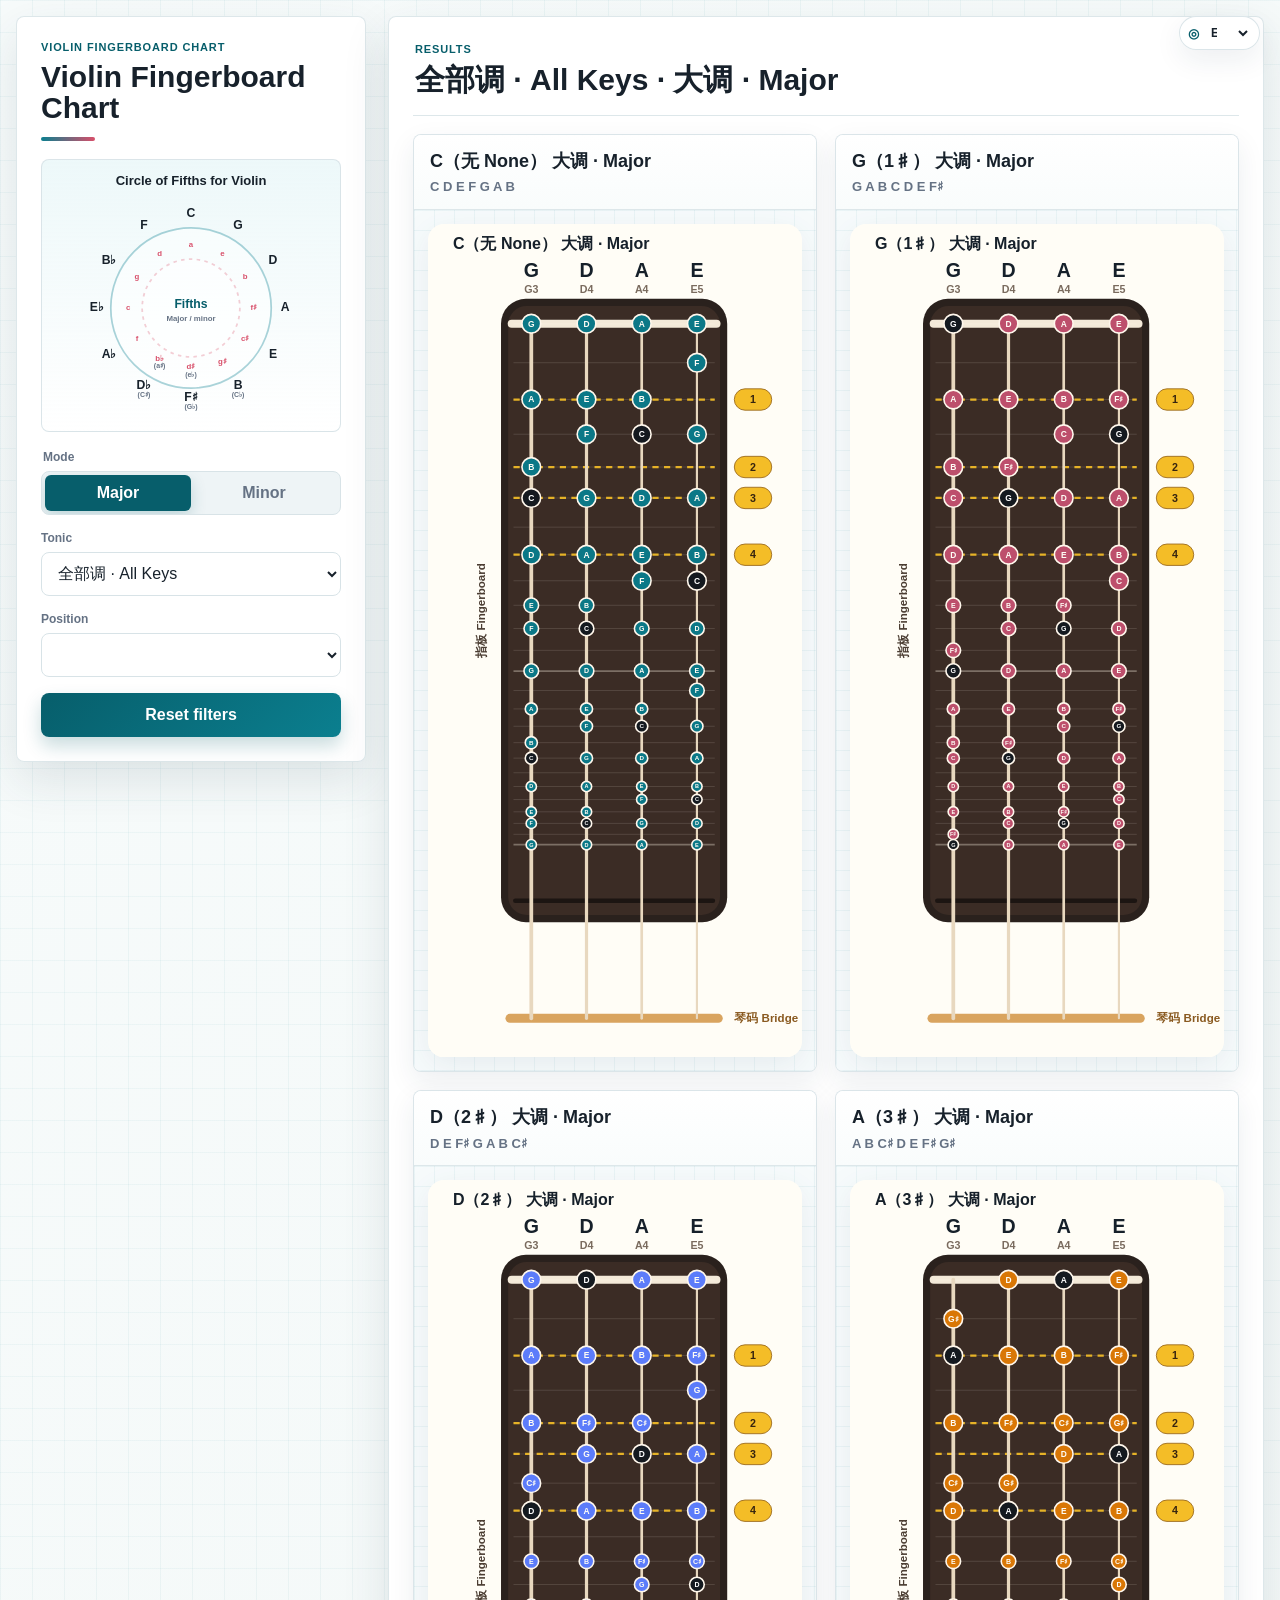
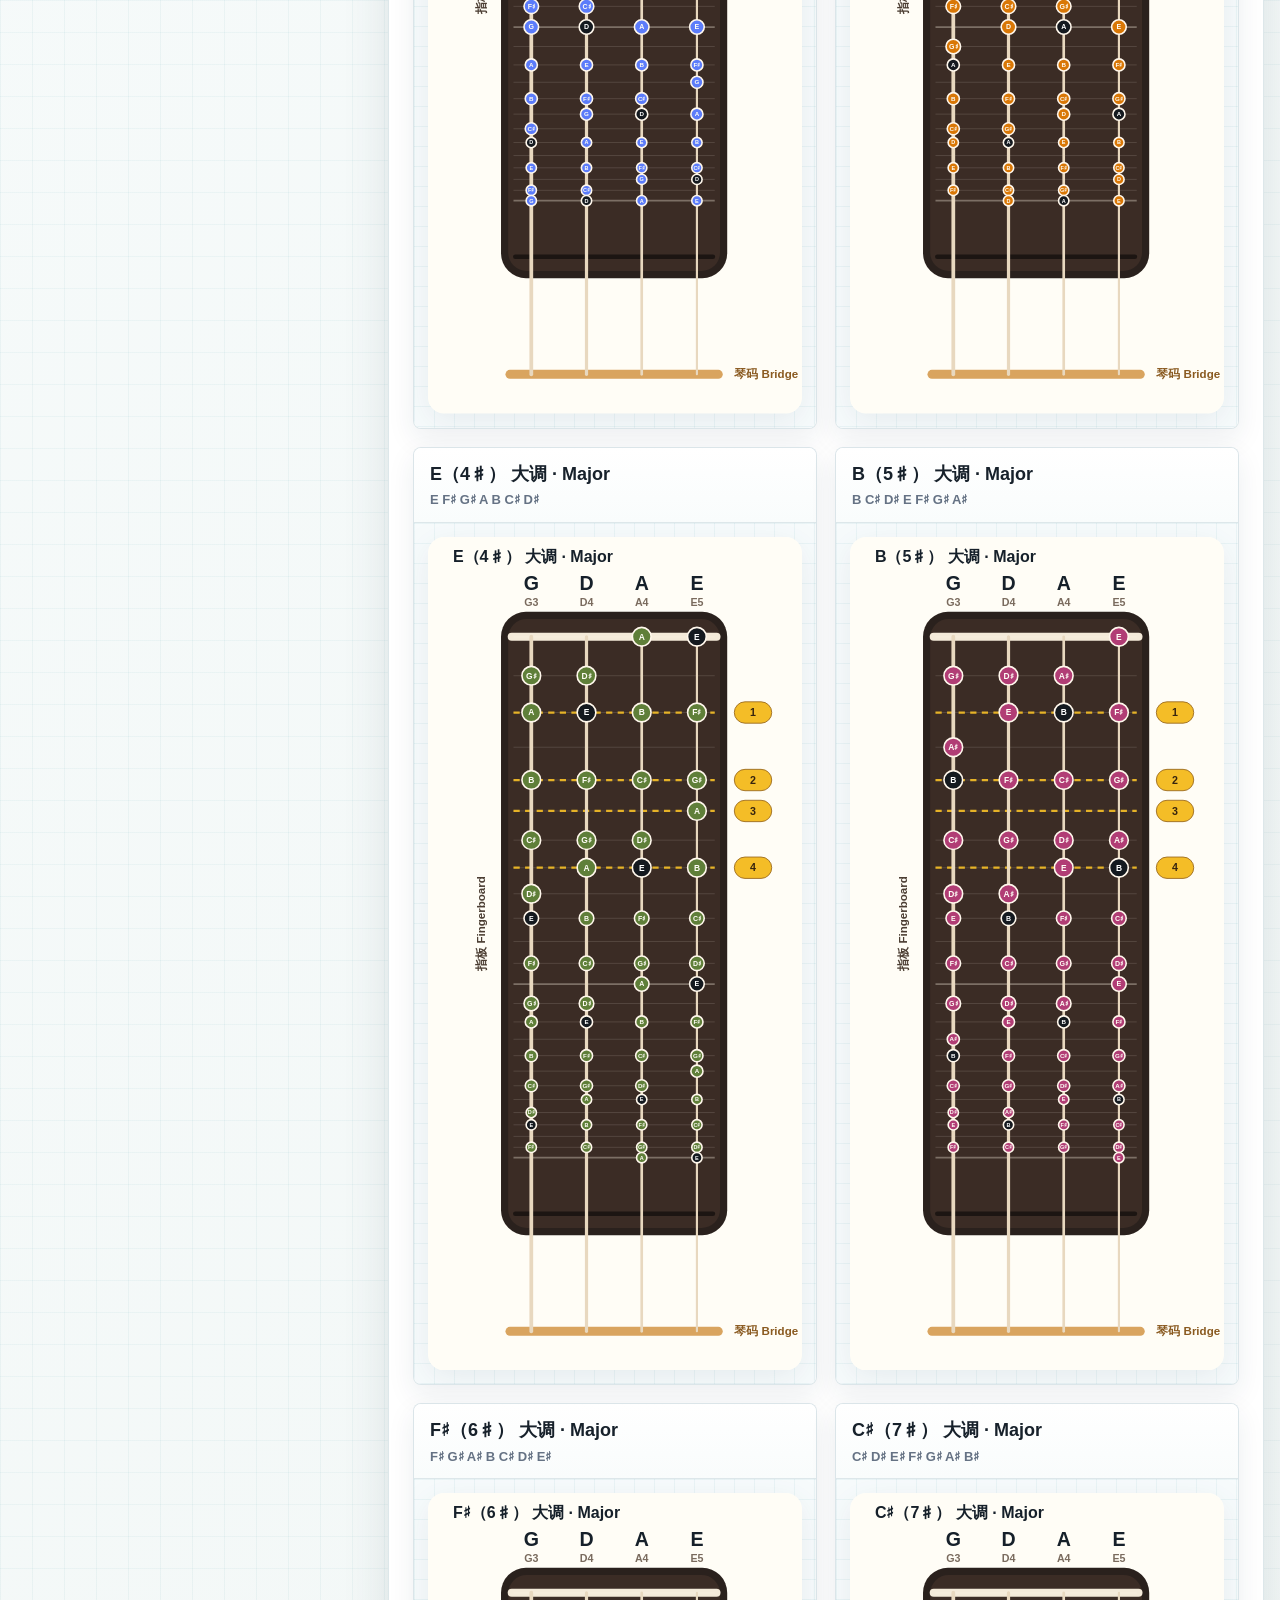
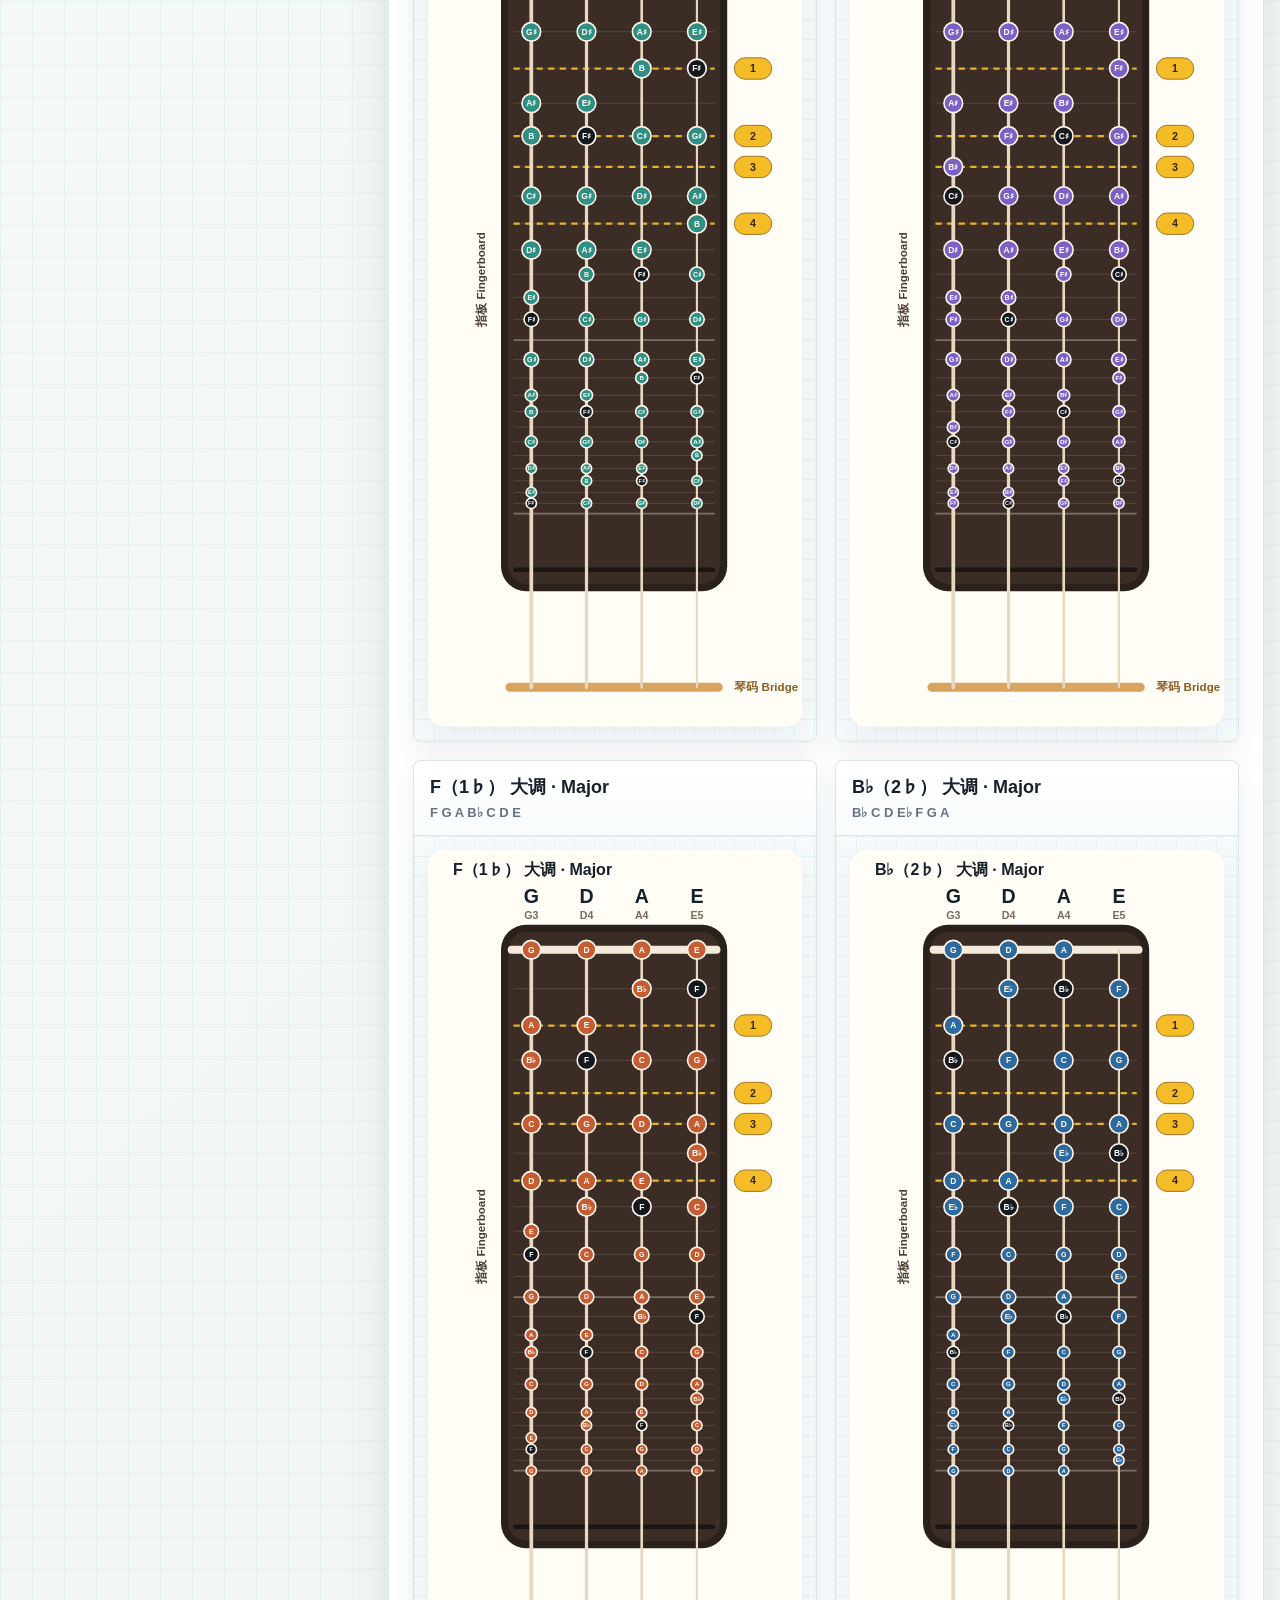
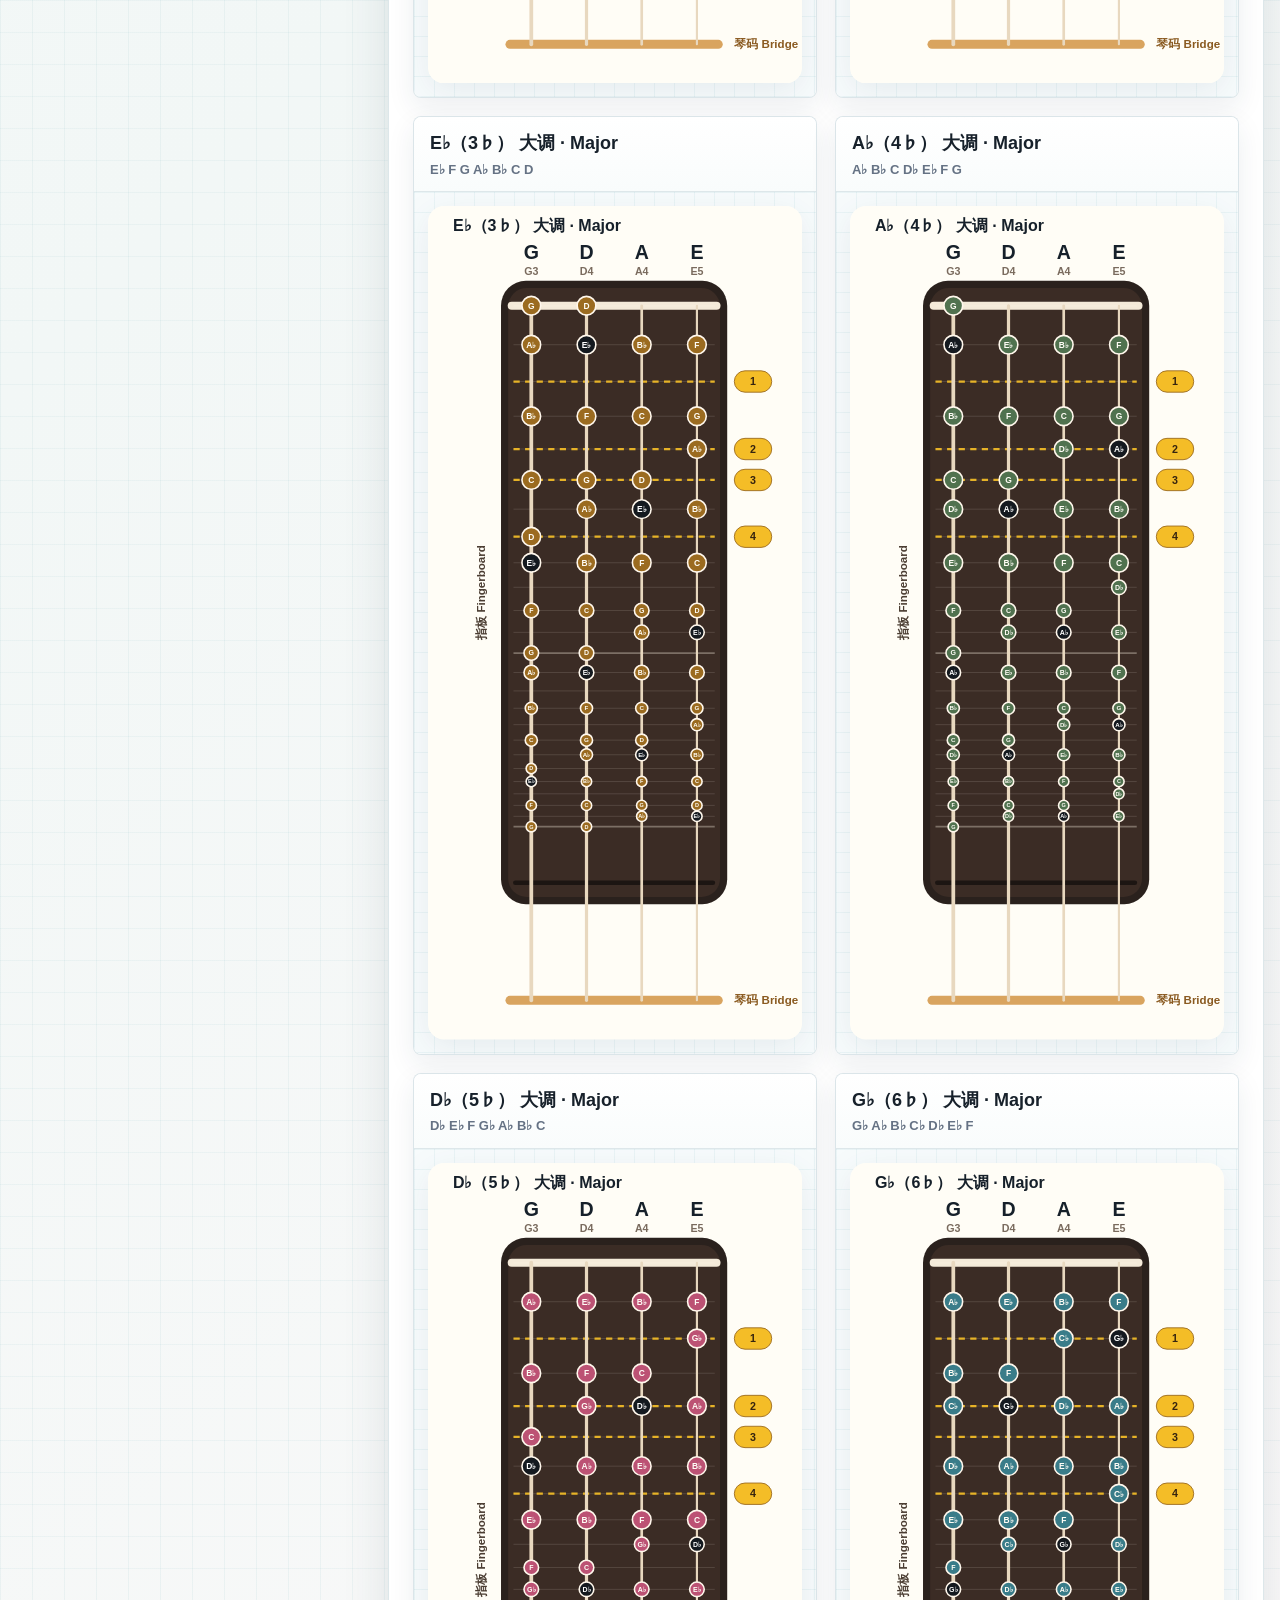
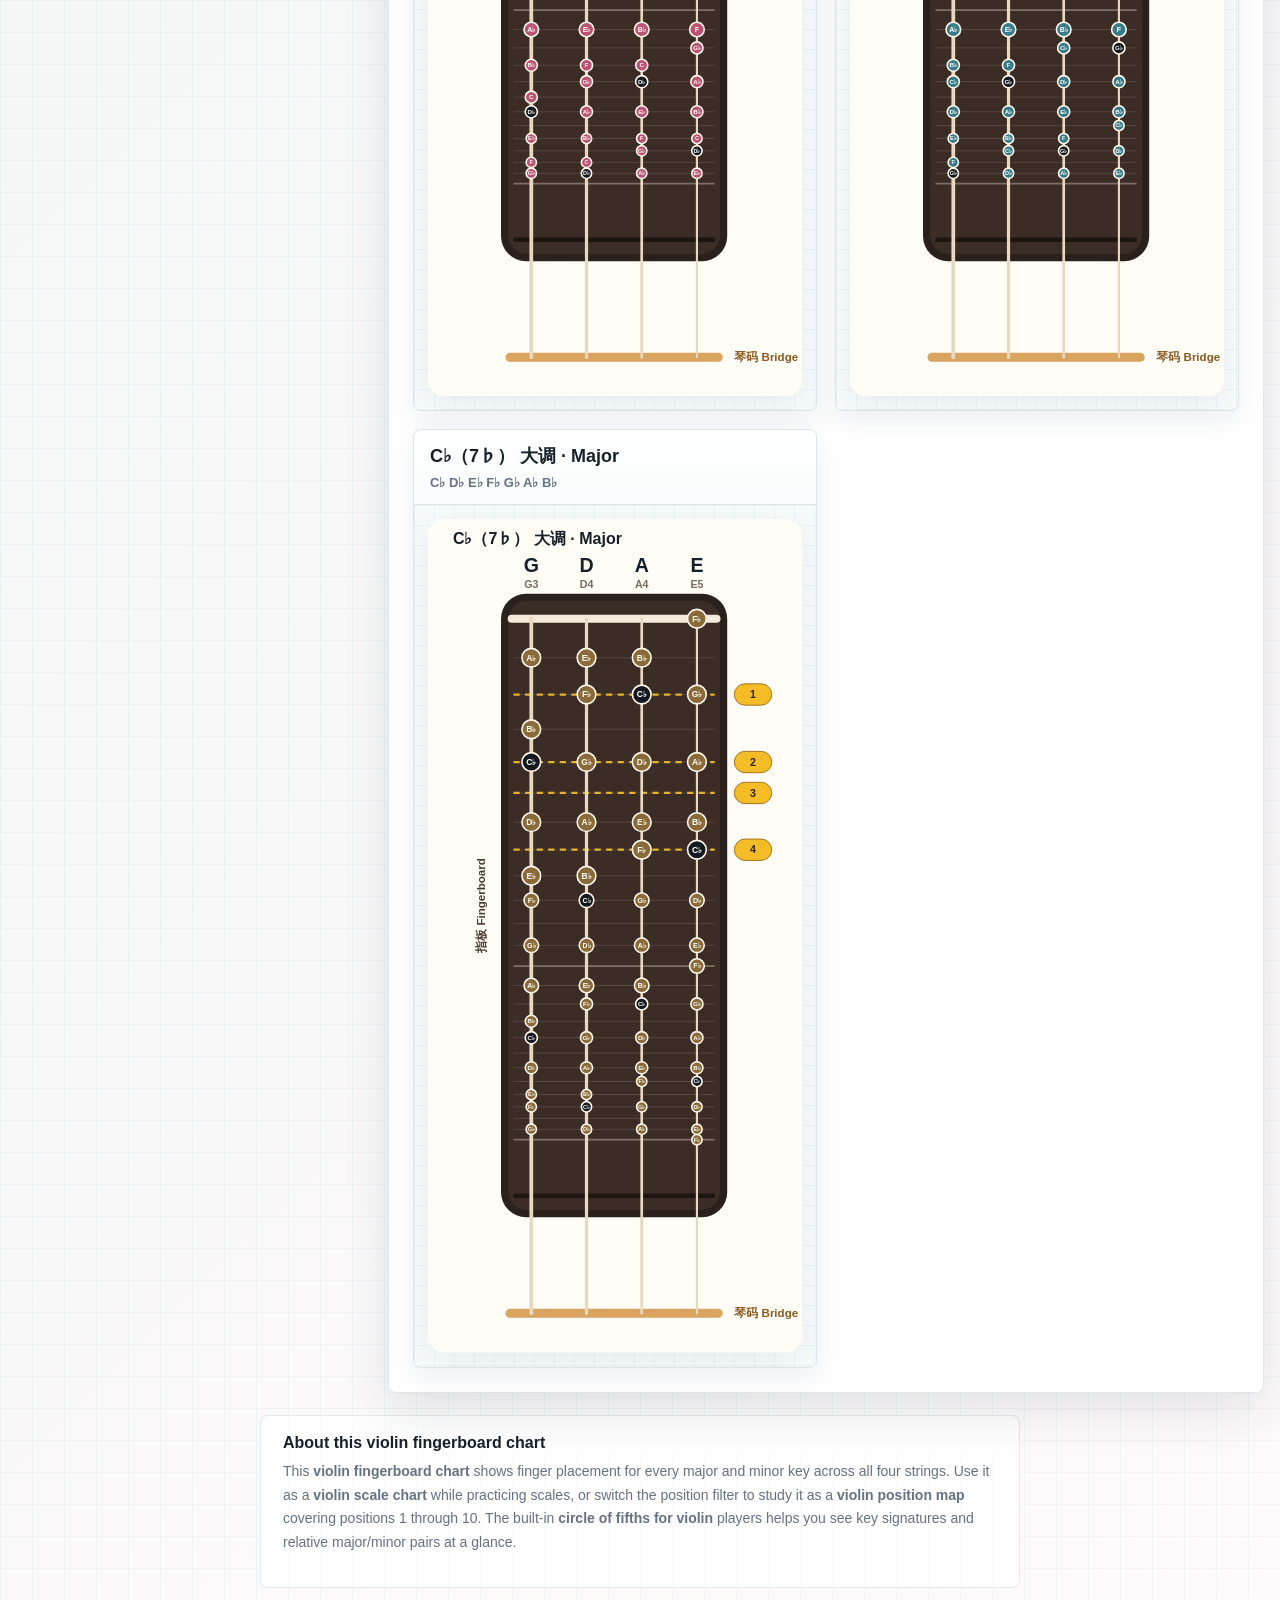
==== en/index.html @ 607b3b83 "Refresh site UI styling" ====
<!doctype html>
<html lang="en" data-default-lang="en">
  <head>
    <meta charset="utf-8">
    <meta name="viewport" content="width=device-width, initial-scale=1">
    <title>Violin Fingerboard Chart · Position Map · Circle of Fifths</title>
    <meta name="description" content="Interactive violin fingerboard chart for scales, keys, and positions. Find finger patterns by key, mode, and position, with a circle of fifths reference.">
    <link rel="canonical" href="https://xiaoxiao0413.github.io/violin-position-map/">
    <link rel="alternate" hreflang="en" href="https://xiaoxiao0413.github.io/violin-position-map/">
    <link rel="alternate" hreflang="x-default" href="https://xiaoxiao0413.github.io/violin-position-map/">
    <meta property="og:title" content="Violin Fingerboard Chart · Position Map · Circle of Fifths">
    <meta property="og:description" content="Interactive violin fingerboard chart for scales, keys, and positions, with a circle of fifths reference.">
    <meta property="og:type" content="website">
    <meta property="og:url" content="https://xiaoxiao0413.github.io/violin-position-map/">
    <link rel="stylesheet" href="../styles.css?v=20260622-ui1">
    <script src="../app.js?v=20260621-v5" defer></script>
  </head>
  <body>
    <main class="app-shell">
      <label class="language-control" for="language" aria-label="Language">
        <span class="language-icon" aria-hidden="true">◎</span>
        <select id="language" name="language">
          <option value="zh-Hans">简</option>
          <option value="zh-Hant">繁</option>
          <option value="en" selected>EN</option>
        </select>
      </label>

      <section class="control-panel" aria-labelledby="app-title">
        <div class="brand-block">
          <p class="eyebrow" data-i18n="brandEyebrow">Violin Fingerboard Chart</p>
          <h1 id="app-title" data-i18n="appTitle">Violin Fingerboard Chart</h1>
        </div>

        <section class="fifths-wheel" aria-labelledby="fifths-title">
          <h2 id="fifths-title" data-i18n="circleTitle">Circle of Fifths for Violin</h2>
          <svg class="fifths-svg" viewBox="0 0 250 250" role="img" aria-label="Circle of Fifths">
            <circle class="fifths-ring" cx="125" cy="125" r="92" />
            <circle class="fifths-inner-ring" cx="125" cy="125" r="56" />
            <g class="fifths-major">
              <text x="125" y="17">C</text>
              <text x="179" y="31">G</text>
              <text x="219" y="71">D</text>
              <text x="233" y="125">A</text>
              <text x="219" y="179">E</text>
              <text x="179" y="214"><tspan x="179">B</tspan><tspan class="fifths-alt" x="179" dy="11">(C♭)</tspan></text>
              <text x="125" y="228"><tspan x="125">F♯</tspan><tspan class="fifths-alt" x="125" dy="11">(G♭)</tspan></text>
              <text x="71" y="214"><tspan x="71">D♭</tspan><tspan class="fifths-alt" x="71" dy="11">(C♯)</tspan></text>
              <text x="31" y="179">A♭</text>
              <text x="17" y="125">E♭</text>
              <text x="31" y="71">B♭</text>
              <text x="71" y="31">F</text>
            </g>
            <g class="fifths-minor">
              <text x="125" y="53">a</text>
              <text x="161" y="63">e</text>
              <text x="187" y="89">b</text>
              <text x="197" y="125">f♯</text>
              <text x="187" y="161">c♯</text>
              <text x="161" y="187">g♯</text>
              <text x="125" y="193"><tspan x="125">d♯</tspan><tspan class="fifths-alt" x="125" dy="9">(e♭)</tspan></text>
              <text x="89" y="183"><tspan x="89">b♭</tspan><tspan class="fifths-alt" x="89" dy="9">(a♯)</tspan></text>
              <text x="63" y="161">f</text>
              <text x="53" y="125">c</text>
              <text x="63" y="89">g</text>
              <text x="89" y="63">d</text>
            </g>
            <text class="fifths-center" x="125" y="121" data-i18n="circleCenter">Fifths</text>
            <text class="fifths-center-sub" x="125" y="138" data-i18n="circleSub">Major / minor</text>
          </svg>
        </section>

        <form class="filters" id="filters">

          <fieldset class="field-group">
            <legend data-i18n="modeLabel">Mode</legend>
            <div class="segmented mode-segmented" role="radiogroup" aria-label="Mode">
              <label>
                <input type="radio" name="mode" value="major" checked>
                <span data-i18n="majorMode">Major</span>
              </label>
              <label>
                <input type="radio" name="mode" value="minor">
                <span data-i18n="minorMode">Minor</span>
              </label>
            </div>
          </fieldset>

          <label class="field">
            <span data-i18n="tonicLabel">Tonic</span>
            <select id="tonic" name="tonic"></select>
          </label>

          <label class="field">
            <span data-i18n="positionLabel">Position</span>
            <select id="position" name="position"></select>
          </label>

          <button class="reset-button" type="button" id="reset" data-i18n="resetButton">Reset filters</button>
        </form>
      </section>

      <section class="result-panel" aria-live="polite">
        <div class="result-head">
          <div>
            <p class="eyebrow" data-i18n="chartsEyebrow">Results</p>
            <h2 id="result-title">All Keys · Major</h2>
          </div>
        </div>

        <div id="results" class="diagram-grid"></div>
      </section>

      <section class="seo-notes" aria-labelledby="about-title">
        <h2 id="about-title">About this violin fingerboard chart</h2>
        <p>
          This <strong>violin fingerboard chart</strong> shows finger placement for every major and minor key
          across all four strings. Use it as a <strong>violin scale chart</strong> while practicing scales, or
          switch the position filter to study it as a <strong>violin position map</strong> covering positions
          1 through 10. The built-in <strong>circle of fifths for violin</strong> players helps you see key
          signatures and relative major/minor pairs at a glance.
        </p>
      </section>
    </main>
  </body>
</html>
---- styles.css ----
:root {
  color-scheme: light;
  --ink: #17212b;
  --muted: #657284;
  --soft: #eef4f6;
  --line: #d8e3e7;
  --panel: rgba(255, 255, 255, 0.94);
  --panel-solid: #ffffff;
  --page: #f6faf9;
  --teal: #0b7f8f;
  --teal-dark: #075e6b;
  --teal-soft: #dff3f5;
  --accent: #d84f6a;
  --accent-soft: #ffe8ed;
  --gold: #e3ad2f;
  --string: #23313e;
  --shadow: 0 18px 48px rgba(30, 55, 72, 0.12);
  --shadow-soft: 0 10px 28px rgba(30, 55, 72, 0.08);
}

* {
  box-sizing: border-box;
}

body {
  margin: 0;
  min-height: 100vh;
  color: var(--ink);
  background:
    linear-gradient(90deg, rgba(11, 127, 143, 0.05) 1px, transparent 1px),
    linear-gradient(rgba(11, 127, 143, 0.045) 1px, transparent 1px),
    linear-gradient(135deg, #f7fbfb 0%, #f2f7f6 56%, #fffafb 100%);
  background-size: 32px 32px, 32px 32px, auto;
  font-family:
    Inter,
    "Segoe UI",
    "Microsoft YaHei",
    "PingFang SC",
    Arial,
    sans-serif;
}

button,
select,
input {
  font: inherit;
}

button,
select {
  transition: border-color 0.16s ease, background 0.16s ease, box-shadow 0.16s ease, transform 0.16s ease;
}

.language-control {
  position: fixed;
  top: 16px;
  right: 20px;
  z-index: 20;
  display: inline-flex;
  gap: 4px;
  align-items: center;
  min-height: 34px;
  padding: 0 8px;
  border: 1px solid rgba(216, 227, 231, 0.9);
  border-radius: 999px;
  background: rgba(255, 255, 255, 0.9);
  box-shadow: var(--shadow-soft);
  backdrop-filter: blur(10px);
}

.language-icon {
  color: var(--teal-dark);
  font-size: 13px;
  font-weight: 900;
  line-height: 1;
}

.language-control select {
  width: 48px;
  min-height: 28px;
  padding: 0 18px 0 4px;
  color: var(--ink);
  border: 0;
  background-color: transparent;
  font-size: 12px;
  font-weight: 800;
}

.language-control select:focus {
  outline: 2px solid rgba(11, 127, 143, 0.22);
  border-color: transparent;
}

.app-shell {
  display: grid;
  grid-template-columns: minmax(270px, 350px) minmax(0, 1fr);
  gap: 22px;
  width: min(1480px, calc(100% - 32px));
  min-height: 100vh;
  margin: 0 auto;
  padding: 16px 0;
}

.control-panel,
.result-panel {
  background: var(--panel);
  border: 1px solid rgba(216, 227, 231, 0.86);
  border-radius: 8px;
  box-shadow: var(--shadow);
  backdrop-filter: blur(8px);
}

.seo-notes {
  grid-column: 1 / -1;
  max-width: 760px;
  margin: 0 auto;
  padding: 18px 22px;
  color: var(--muted);
  font-size: 14px;
  line-height: 1.7;
  background: rgba(255, 255, 255, 0.78);
  border: 1px solid rgba(216, 227, 231, 0.74);
  border-radius: 8px;
}

.seo-notes h2 {
  margin-bottom: 8px;
  color: var(--ink);
  font-size: 16px;
}

.control-panel {
  position: sticky;
  top: 16px;
  align-self: start;
  display: flex;
  flex-direction: column;
  gap: 16px;
  padding: 24px;
}

.brand-block {
  padding-bottom: 2px;
}

.eyebrow {
  margin: 0 0 8px;
  color: var(--teal-dark);
  font-size: 11px;
  font-weight: 900;
  letter-spacing: 0.08em;
  text-transform: uppercase;
}

h1,
h2,
h3,
p {
  margin-top: 0;
}

h1 {
  margin-bottom: 0;
  color: var(--ink);
  font-size: 30px;
  line-height: 1.04;
  letter-spacing: 0;
}

h1::after {
  display: block;
  width: 54px;
  height: 4px;
  margin-top: 14px;
  border-radius: 999px;
  background: linear-gradient(90deg, var(--teal), var(--accent));
  content: "";
}

.fifths-wheel {
  display: grid;
  gap: 10px;
  justify-items: center;
  padding: 13px 12px 14px;
  border: 1px solid rgba(216, 227, 231, 0.9);
  border-radius: 8px;
  background:
    linear-gradient(180deg, rgba(223, 243, 245, 0.56), rgba(255, 255, 255, 0.82)),
    #ffffff;
}

.fifths-wheel h2 {
  margin: 0;
  color: var(--ink);
  font-size: 13px;
  font-weight: 900;
  line-height: 1.2;
}

.fifths-svg {
  display: block;
  width: min(100%, 218px);
  height: auto;
}

.fifths-ring,
.fifths-inner-ring {
  fill: rgba(255, 255, 255, 0.42);
  stroke: rgba(11, 127, 143, 0.34);
  stroke-width: 2;
}

.fifths-inner-ring {
  fill: rgba(255, 255, 255, 0.36);
  stroke: rgba(216, 79, 106, 0.28);
  stroke-dasharray: 4 5;
}

.fifths-major text,
.fifths-minor text,
.fifths-center,
.fifths-center-sub {
  text-anchor: middle;
  dominant-baseline: middle;
}

.fifths-major text {
  fill: var(--ink);
  font-size: 14px;
  font-weight: 900;
}

.fifths-minor text {
  fill: var(--accent);
  font-size: 9px;
  font-weight: 900;
}

.fifths-center {
  fill: var(--teal-dark);
  font-size: 14px;
  font-weight: 900;
}

.fifths-center-sub {
  fill: var(--muted);
  font-size: 9px;
  font-weight: 800;
}

.fifths-alt {
  fill: var(--muted);
  font-size: 8px;
  font-weight: 800;
}

.filters {
  display: grid;
  gap: 16px;
  padding-top: 2px;
}

.field-group {
  min-width: 0;
  margin: 0;
  padding: 0;
  border: 0;
}

legend,
.field > span {
  display: block;
  margin-bottom: 7px;
  color: var(--muted);
  font-size: 12px;
  font-weight: 900;
}

.segmented {
  display: grid;
  grid-template-columns: 1fr 1fr;
  width: 100%;
  min-height: 44px;
  overflow: hidden;
  padding: 3px;
  border: 1px solid var(--line);
  border-radius: 8px;
  background: var(--soft);
}

.mode-segmented {
  grid-template-columns: repeat(2, minmax(0, 1fr));
}

.segmented label {
  position: relative;
  display: grid;
  min-width: 0;
  cursor: pointer;
}

.segmented input {
  position: absolute;
  inset: 0;
  opacity: 0;
}

.segmented span {
  display: grid;
  place-items: center;
  min-height: 36px;
  padding: 0 12px;
  color: var(--muted);
  font-weight: 850;
  border-radius: 6px;
}

.segmented input:checked + span {
  color: #ffffff;
  background: var(--teal-dark);
  box-shadow: 0 6px 16px rgba(7, 94, 107, 0.2);
}

.segmented input:focus-visible + span {
  outline: 3px solid rgba(11, 127, 143, 0.28);
  outline-offset: -3px;
}

.field {
  display: block;
}

select,
input[type="number"] {
  width: 100%;
  min-height: 44px;
  padding: 0 38px 0 12px;
  color: var(--ink);
  border: 1px solid var(--line);
  border-radius: 8px;
  background: #ffffff;
  box-shadow: inset 0 1px 0 rgba(255, 255, 255, 0.86);
}

select:hover,
input[type="number"]:hover {
  border-color: rgba(11, 127, 143, 0.42);
}

input[type="number"] {
  padding-right: 12px;
}

select:focus,
input[type="number"]:focus {
  outline: 3px solid rgba(11, 127, 143, 0.18);
  border-color: var(--teal);
}

.reset-button {
  min-height: 44px;
  color: #ffffff;
  border: 0;
  border-radius: 8px;
  background: linear-gradient(135deg, var(--teal-dark), var(--teal));
  box-shadow: 0 9px 18px rgba(7, 94, 107, 0.22);
  cursor: pointer;
  font-weight: 900;
}

.reset-button:hover {
  transform: translateY(-1px);
  box-shadow: 0 12px 22px rgba(7, 94, 107, 0.25);
}

.reset-button:active {
  transform: translateY(0);
}

.result-panel {
  display: flex;
  flex-direction: column;
  gap: 18px;
  min-width: 0;
  padding: 24px;
}

.result-head {
  display: flex;
  align-items: flex-start;
  justify-content: space-between;
  gap: 16px;
  padding: 2px 2px 18px;
  border-bottom: 1px solid rgba(216, 227, 231, 0.86);
}

h2 {
  margin-bottom: 0;
  font-size: 30px;
  line-height: 1.12;
  letter-spacing: 0;
}

.diagram-grid {
  display: grid;
  grid-template-columns: repeat(auto-fill, minmax(290px, 1fr));
  gap: 18px;
  align-items: start;
}

.diagram-grid[data-layout="single"] {
  grid-template-columns: minmax(290px, 500px);
  justify-content: center;
}

.diagram-card {
  min-width: 0;
  overflow: hidden;
  border: 1px solid rgba(216, 227, 231, 0.9);
  border-radius: 8px;
  background: #ffffff;
  box-shadow: var(--shadow-soft);
  animation: card-in 0.24s ease both;
}

.diagram-card:hover {
  border-color: rgba(11, 127, 143, 0.28);
  box-shadow: 0 16px 36px rgba(30, 55, 72, 0.12);
}

.formula-card {
  display: grid;
  grid-template-rows: auto auto auto;
}

.formula-card-head {
  display: grid;
  gap: 6px;
  padding: 15px 16px 13px;
  border-bottom: 1px solid rgba(216, 227, 231, 0.86);
  background: linear-gradient(180deg, #ffffff, #f9fcfc);
}

.formula-card-head h3 {
  margin: 0;
  padding: 0;
  color: var(--ink);
  font-size: 18px;
  line-height: 1.25;
  border-radius: 0;
  background: none;
}

.formula-card-head p {
  margin: 0;
  color: var(--muted);
  font-size: 13px;
  font-weight: 750;
  line-height: 1.35;
}

.fingerboard-media {
  display: flex;
  justify-content: center;
  min-width: 0;
  padding: 14px;
  overflow: hidden;
  background:
    linear-gradient(rgba(11, 127, 143, 0.055) 1px, transparent 1px),
    linear-gradient(90deg, rgba(11, 127, 143, 0.055) 1px, transparent 1px),
    #f7fbfc;
  background-size: 20px 20px, 20px 20px, auto;
  cursor: zoom-in;
}

.fingerboard-svg {
  display: block;
  width: min(100%, 430px);
  height: auto;
  border-radius: 8px;
  filter: drop-shadow(0 8px 16px rgba(30, 55, 72, 0.08));
}

.fingerboard-media:hover .fingerboard-svg,
.fingerboard-media:focus-visible .fingerboard-svg {
  outline: 3px solid rgba(11, 127, 143, 0.28);
  outline-offset: 2px;
}

.note-dot {
  transition: opacity 0.15s ease, filter 0.15s ease;
}

.note-dot.note-dim {
  opacity: 0.38;
}

.note-dot.note-in-position circle:last-of-type {
  filter: drop-shadow(0 0 4px rgba(227, 173, 47, 0.95));
}

@keyframes card-in {
  from {
    opacity: 0;
    transform: translateY(8px);
  }
  to {
    opacity: 1;
    transform: none;
  }
}

@media (prefers-reduced-motion: reduce) {
  .diagram-card,
  button,
  select,
  input {
    animation: none;
    transition: none;
  }
}

.diagram-media {
  position: relative;
  display: grid;
  place-items: center;
  min-height: 380px;
  padding: 70px 28px 28px;
  overflow: hidden;
  background:
    linear-gradient(rgba(11, 127, 143, 0.055) 1px, transparent 1px),
    linear-gradient(90deg, rgba(11, 127, 143, 0.055) 1px, transparent 1px),
    linear-gradient(180deg, #f7fbfc, #edf6f7);
  background-size: 22px 22px, 22px 22px, auto;
}

.diagram-pill {
  position: absolute;
  top: 18px;
  left: 50%;
  z-index: 2;
  max-width: calc(100% - 34px);
  padding: 8px 14px 10px;
  color: #ffffff;
  font-size: 22px;
  font-weight: 900;
  line-height: 1;
  text-align: center;
  white-space: nowrap;
  border-radius: 8px;
  background: var(--teal-dark);
  box-shadow: 0 8px 16px rgba(7, 94, 107, 0.22);
  transform: translateX(-50%);
}

.position-mark {
  position: absolute;
  top: 78px;
  right: 24px;
  z-index: 2;
  color: var(--ink);
  font-weight: 900;
}

.diagram-image {
  position: relative;
  z-index: 1;
  display: block;
  width: min(82%, 260px);
  border-radius: 8px;
  box-shadow: 0 10px 22px rgba(30, 55, 72, 0.14);
  cursor: zoom-in;
  transition: transform 0.18s ease;
}

.diagram-svg {
  display: block;
  width: 100%;
  height: auto;
}

.diagram-image:hover,
.diagram-image:focus-visible {
  transform: scale(1.02);
}

.diagram-image:focus-visible {
  outline: 3px solid rgba(11, 127, 143, 0.42);
  outline-offset: 2px;
}

.diagram-missing {
  display: grid;
  place-items: center;
  width: min(78%, 250px);
  min-height: 220px;
  color: var(--muted);
  border: 2px dashed var(--line);
  border-radius: 8px;
  background: rgba(255, 255, 255, 0.66);
}

.lightbox {
  max-width: min(94vw, 620px);
  padding: 16px;
  border: 0;
  border-radius: 8px;
  background: #ffffff;
  box-shadow: var(--shadow);
}

.lightbox::backdrop {
  background: rgba(23, 33, 43, 0.68);
}

.lightbox figure {
  margin: 0;
  text-align: center;
}

.lightbox-media {
  margin: 0 auto;
  width: min(84vw, 480px);
}

.lightbox-media svg {
  display: block;
  width: 100%;
  height: auto;
  max-height: 78vh;
  border-radius: 8px;
}

.lightbox figcaption {
  margin-top: 10px;
  color: var(--ink);
  font-weight: 800;
}

.lightbox-close {
  position: absolute;
  top: 8px;
  right: 8px;
  width: 36px;
  height: 36px;
  color: #ffffff;
  font-size: 20px;
  line-height: 1;
  border: 0;
  border-radius: 50%;
  background: var(--teal-dark);
  cursor: pointer;
}

.lightbox-close:hover {
  background: var(--teal);
}

.diagram-caption {
  display: grid;
  grid-template-columns: auto minmax(0, 1fr);
  gap: 8px 12px;
  align-items: center;
  min-height: 74px;
  padding: 12px 14px 14px;
  border-top: 1px solid rgba(216, 227, 231, 0.86);
  background: rgba(255, 255, 255, 0.78);
}

h3 {
  margin-bottom: 0;
  padding: 6px 10px;
  color: var(--ink);
  font-size: 16px;
  line-height: 1.25;
  border-radius: 6px;
  background: var(--teal-soft);
}

.diagram-caption p {
  margin-bottom: 0;
  color: var(--muted);
  font-size: 13px;
  line-height: 1.35;
}

@media (max-width: 960px) {
  .control-panel {
    position: static;
  }
}

@media (max-width: 760px) {
  .language-control {
    position: static;
    justify-content: flex-end;
    width: min(100% - 20px, 560px);
    margin: 10px auto 0;
  }

  .app-shell {
    grid-template-columns: 1fr;
    width: min(100% - 20px, 560px);
    min-height: auto;
    margin: 10px auto;
    padding: 0 0 12px;
  }

  .control-panel,
  .result-panel {
    padding: 18px;
  }

  .control-panel {
    gap: 14px;
  }

  h1 {
    font-size: 26px;
  }

  h2 {
    font-size: 25px;
  }

  .result-head {
    flex-direction: column;
    align-items: stretch;
  }

  .diagram-grid {
    grid-template-columns: 1fr;
    gap: 16px;
  }

  .diagram-grid[data-layout="single"] {
    grid-template-columns: 1fr;
  }

  .diagram-media {
    min-height: 340px;
  }

  .diagram-pill {
    font-size: 21px;
  }
}
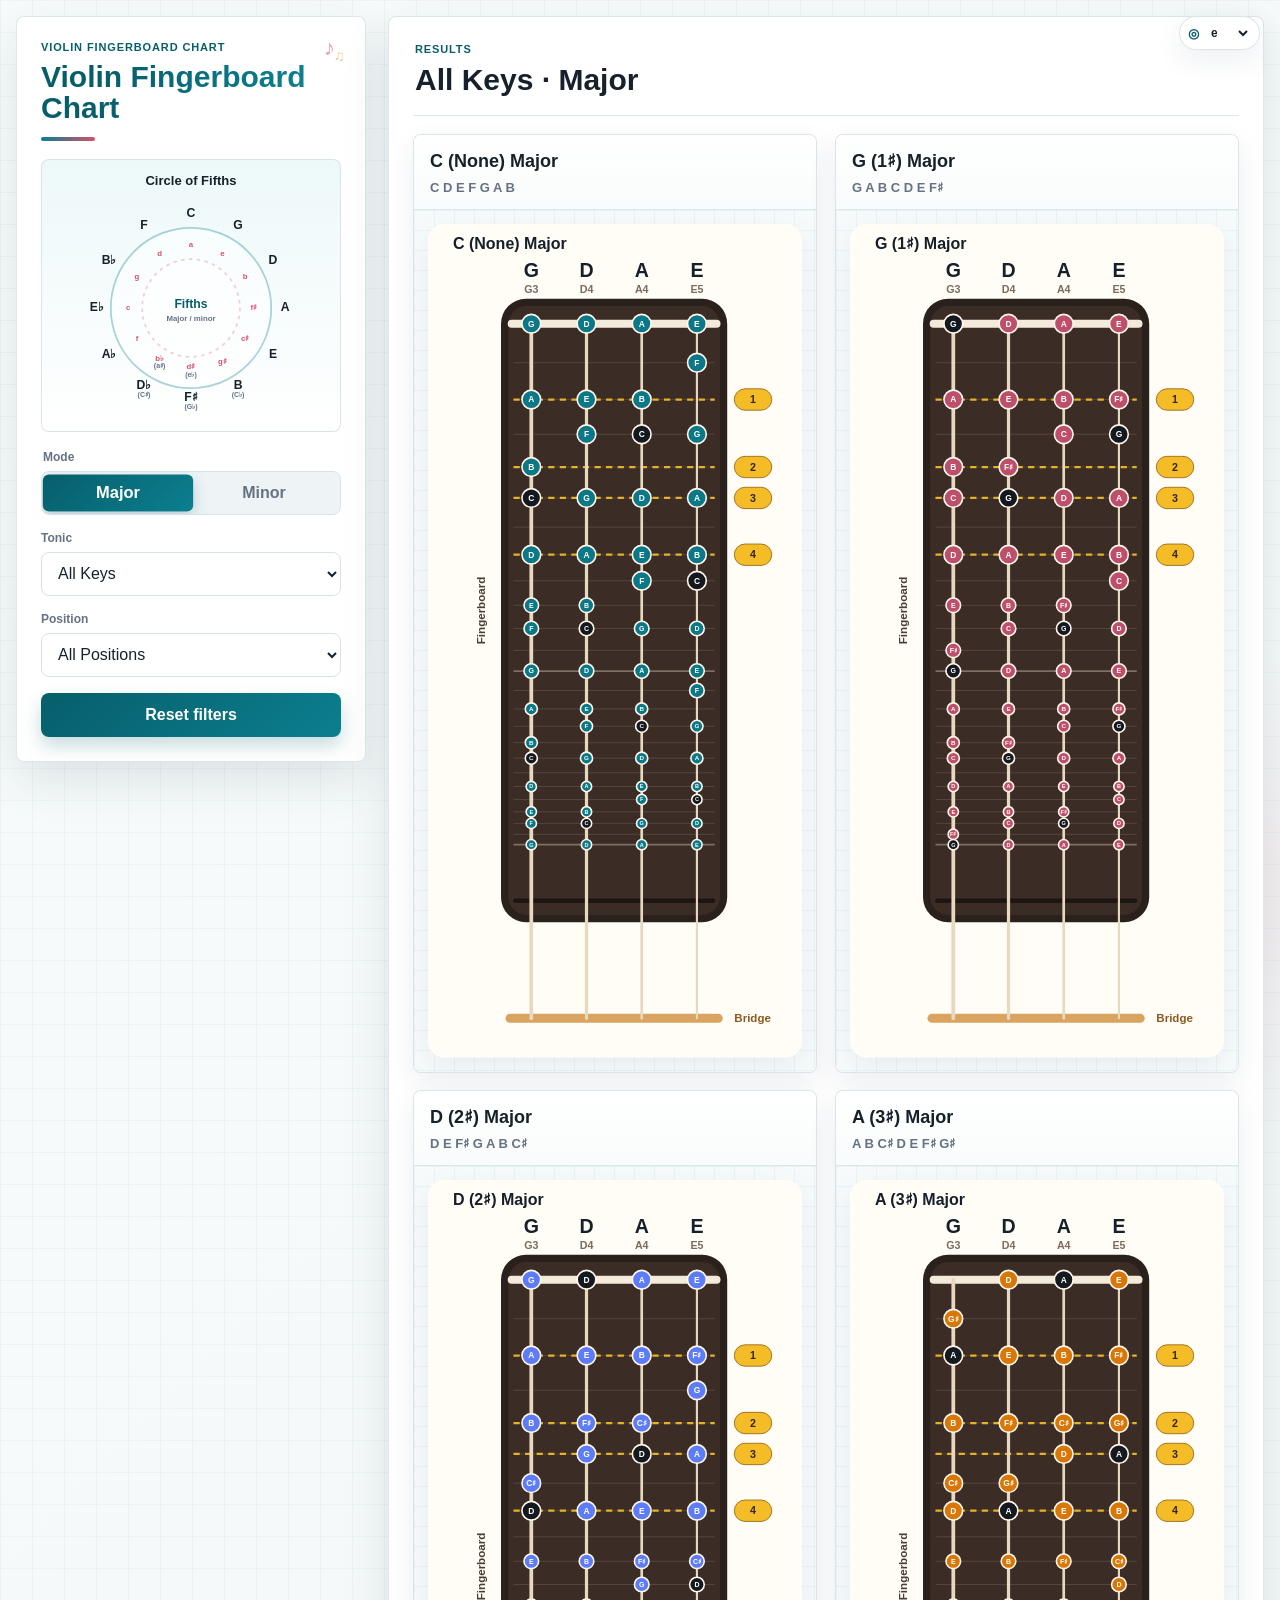
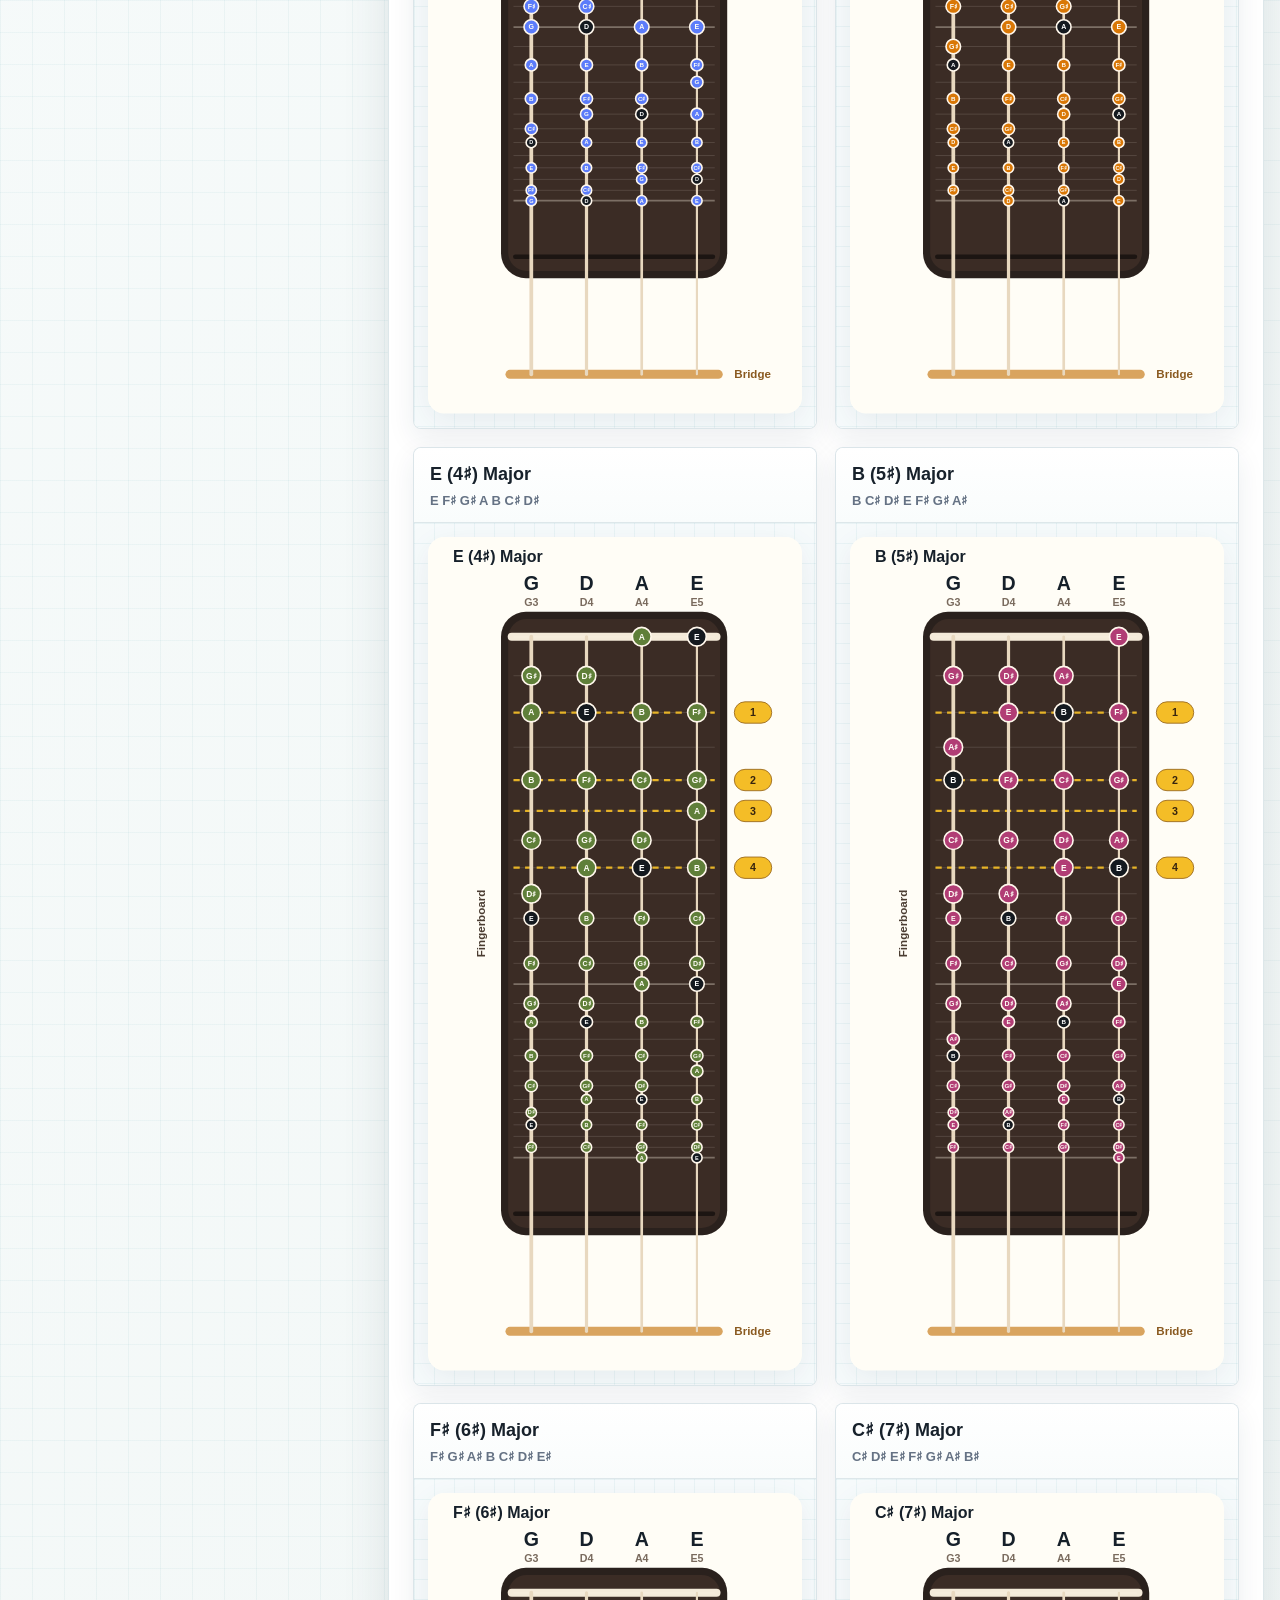
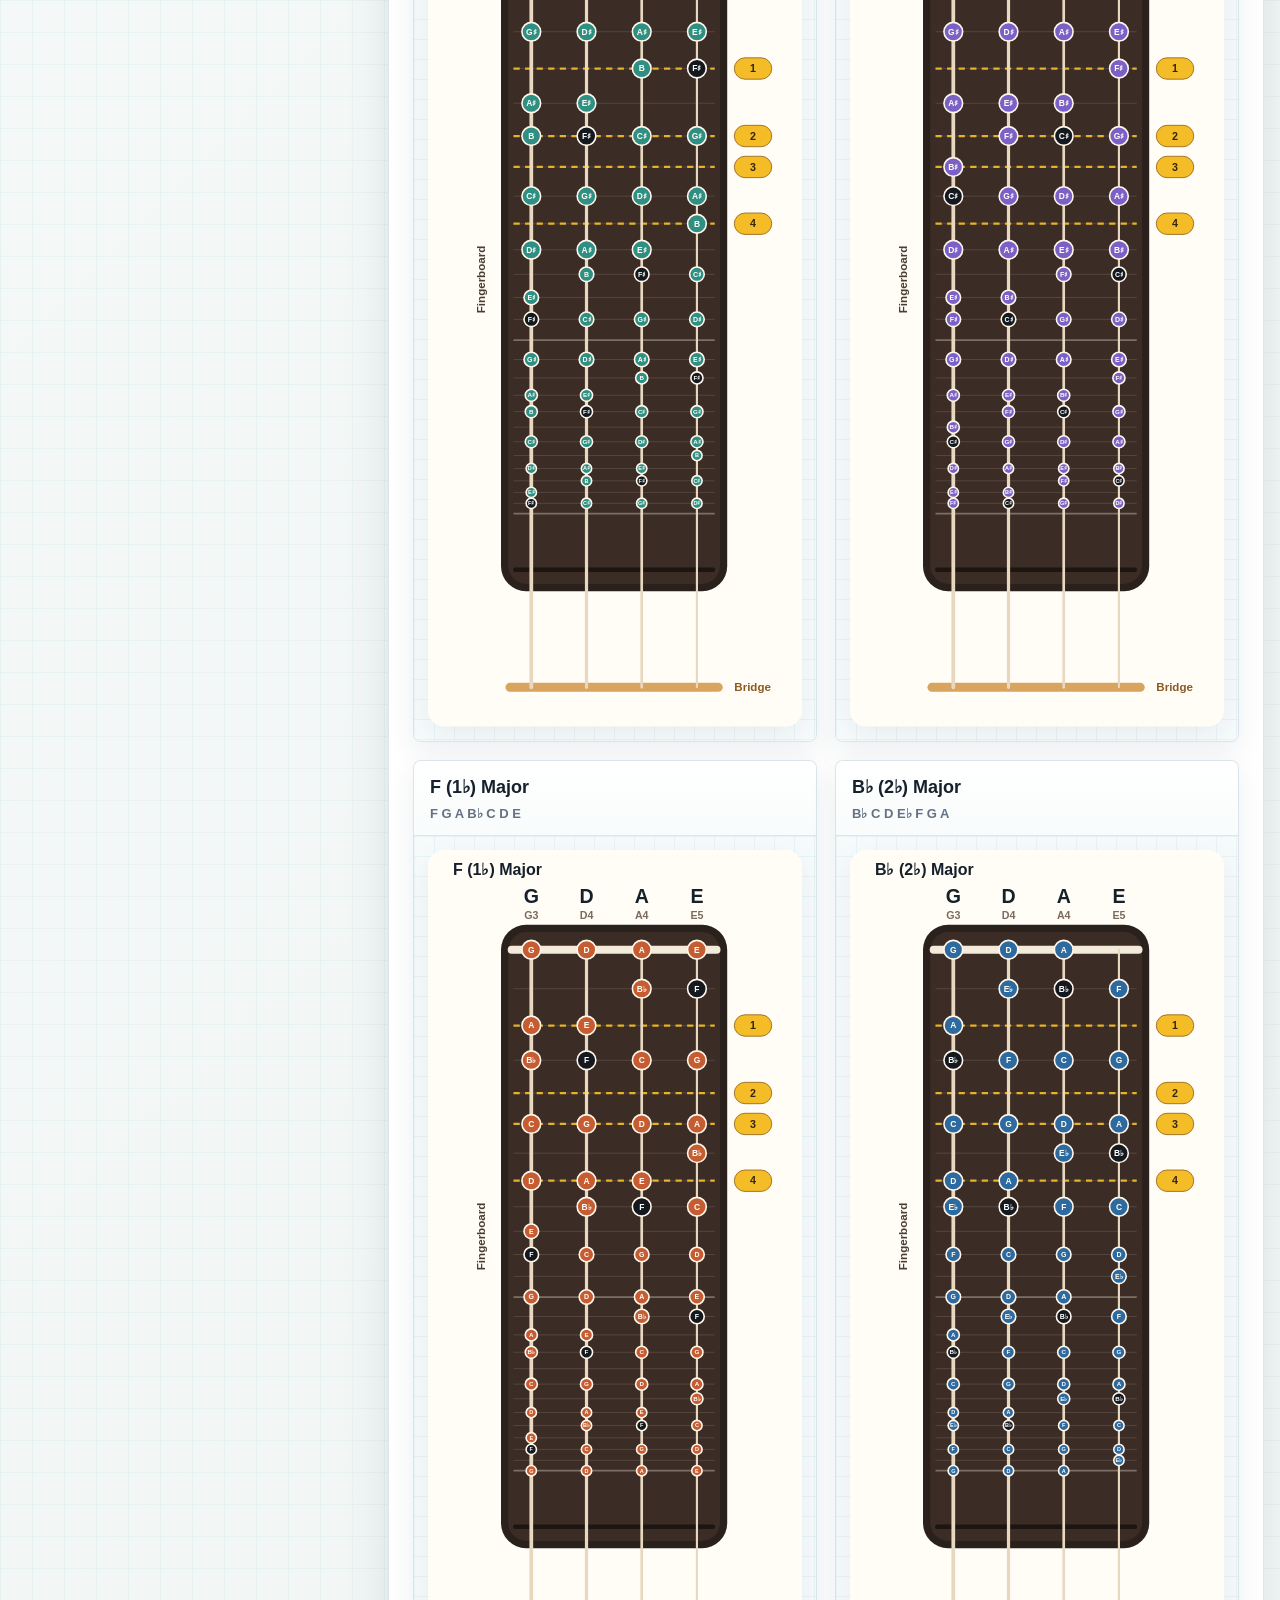
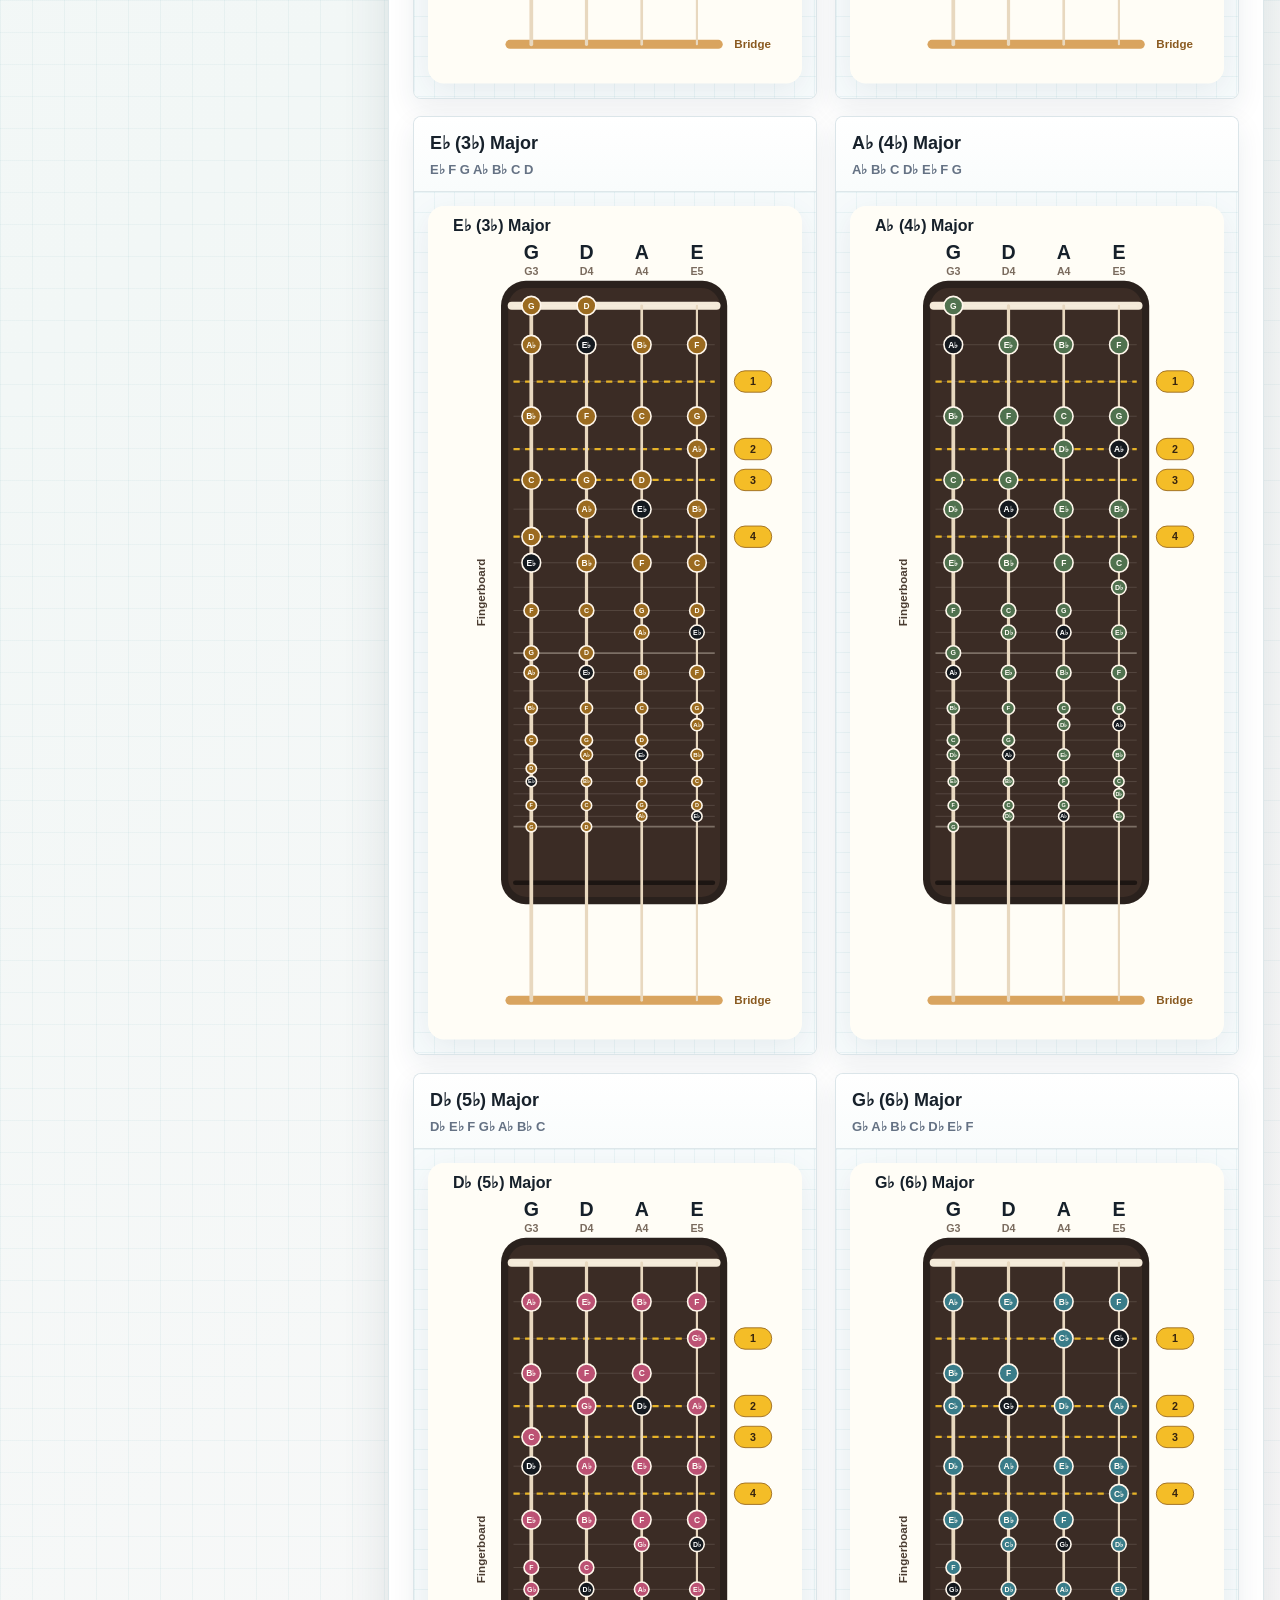
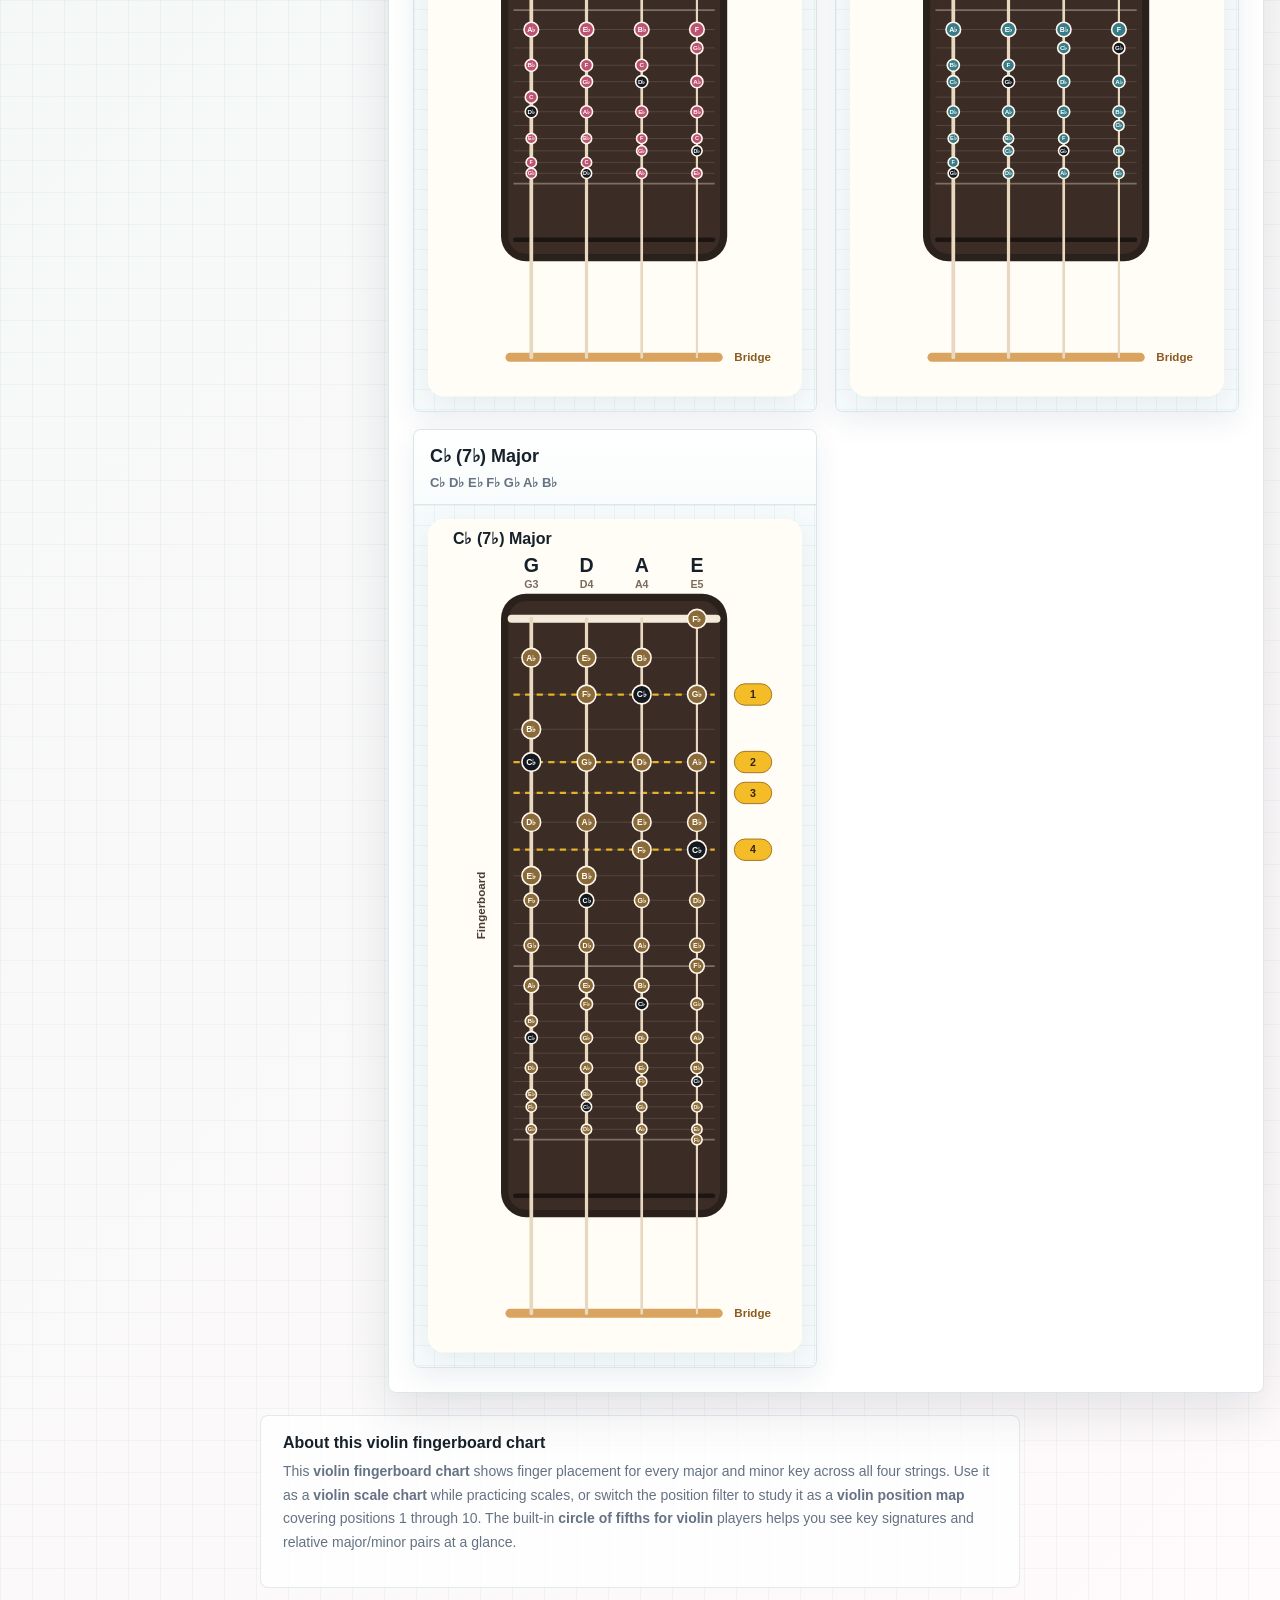
==== commit 2c5d0adb: "Use lowercase minor key labels" ====
--- a/en/index.html
+++ b/en/index.html
@@ -12,8 +12,8 @@
     <meta property="og:description" content="Interactive violin fingerboard chart for scales, keys, and positions, with a circle of fifths reference.">
     <meta property="og:type" content="website">
     <meta property="og:url" content="https://xiaoxiao0413.github.io/violin-position-map/">
-    <link rel="stylesheet" href="../styles.css?v=20260622-ui1">
-    <script src="../app.js?v=20260621-v5" defer></script>
+    <link rel="stylesheet" href="../styles.css?v=20260622-ui2">
+    <script src="../app.js?v=20260624-minor1" defer></script>
   </head>
   <body>
     <main class="app-shell">
@@ -22,7 +22,7 @@
         <select id="language" name="language">
           <option value="zh-Hans">简</option>
           <option value="zh-Hant">繁</option>
-          <option value="en" selected>EN</option>
+          <option value="en" selected>en</option>
         </select>
       </label>
 
--- a/styles.css
+++ b/styles.css
@@ -25,12 +25,17 @@
 body {
   margin: 0;
   min-height: 100vh;
+  overflow-x: hidden;
   color: var(--ink);
   background:
+    radial-gradient(680px 460px at 8% -6%, rgba(11, 127, 143, 0.1), transparent 60%),
+    radial-gradient(620px 420px at 104% 8%, rgba(216, 79, 106, 0.08), transparent 58%),
     linear-gradient(90deg, rgba(11, 127, 143, 0.05) 1px, transparent 1px),
     linear-gradient(rgba(11, 127, 143, 0.045) 1px, transparent 1px),
     linear-gradient(135deg, #f7fbfb 0%, #f2f7f6 56%, #fffafb 100%);
-  background-size: 32px 32px, 32px 32px, auto;
+  background-size: 140% 140%, 140% 140%, 32px 32px, 32px 32px, auto;
+  background-position: 0% 0%, 100% 0%, 0 0, 0 0, 0 0;
+  animation: drift-blobs 26s ease-in-out infinite alternate;
   font-family:
     Inter,
     "Segoe UI",
@@ -40,6 +45,15 @@
     sans-serif;
 }
 
+@keyframes drift-blobs {
+  0% {
+    background-position: 0% 0%, 100% 0%, 0 0, 0 0, 0 0;
+  }
+  100% {
+    background-position: 6% 10%, 92% 14%, 0 0, 0 0, 0 0;
+  }
+}
+
 button,
 select,
 input {
@@ -48,7 +62,7 @@
 
 button,
 select {
-  transition: border-color 0.16s ease, background 0.16s ease, box-shadow 0.16s ease, transform 0.16s ease;
+  transition: border-color 0.2s ease, background 0.2s ease, box-shadow 0.2s ease, transform 0.28s cubic-bezier(0.34, 1.56, 0.64, 1);
 }
 
 .language-control {
@@ -140,7 +154,40 @@
 }
 
 .brand-block {
+  position: relative;
   padding-bottom: 2px;
+}
+
+.brand-block::before {
+  position: absolute;
+  top: -6px;
+  right: 6px;
+  color: var(--accent);
+  font-size: 22px;
+  opacity: 0.55;
+  content: "♪";
+  animation: note-float 3.6s ease-in-out infinite;
+}
+
+.brand-block::after {
+  position: absolute;
+  top: 6px;
+  right: -4px;
+  color: var(--gold);
+  font-size: 15px;
+  opacity: 0.6;
+  content: "♫";
+  animation: note-float 3.6s ease-in-out infinite 1.1s;
+}
+
+@keyframes note-float {
+  0%,
+  100% {
+    transform: translateY(0) rotate(0deg);
+  }
+  50% {
+    transform: translateY(-7px) rotate(8deg);
+  }
 }
 
 .eyebrow {
@@ -161,10 +208,25 @@
 
 h1 {
   margin-bottom: 0;
-  color: var(--ink);
+  background: linear-gradient(110deg, var(--teal-dark) 10%, var(--teal) 38%, var(--accent) 72%, var(--gold) 100%);
+  background-size: 220% 100%;
+  background-clip: text;
+  -webkit-background-clip: text;
+  color: transparent;
+  -webkit-text-fill-color: transparent;
   font-size: 30px;
   line-height: 1.04;
   letter-spacing: 0;
+  animation: title-shine 7s ease-in-out infinite alternate;
+}
+
+@keyframes title-shine {
+  0% {
+    background-position: 0% 50%;
+  }
+  100% {
+    background-position: 100% 50%;
+  }
 }
 
 h1::after {
@@ -201,18 +263,31 @@
   display: block;
   width: min(100%, 218px);
   height: auto;
-}
-
-.fifths-ring,
-.fifths-inner-ring {
+  transition: transform 0.4s cubic-bezier(0.34, 1.56, 0.64, 1);
+}
+
+.fifths-wheel:hover .fifths-svg {
+  transform: scale(1.035) rotate(2deg);
+}
+
+.fifths-ring {
   fill: rgba(255, 255, 255, 0.42);
   stroke: rgba(11, 127, 143, 0.34);
   stroke-width: 2;
+  transform-origin: 125px 125px;
+  animation: ring-spin 48s linear infinite;
+}
+
+@keyframes ring-spin {
+  to {
+    transform: rotate(360deg);
+  }
 }
 
 .fifths-inner-ring {
   fill: rgba(255, 255, 255, 0.36);
   stroke: rgba(216, 79, 106, 0.28);
+  stroke-width: 2;
   stroke-dasharray: 4 5;
 }
 
@@ -315,10 +390,19 @@
   border-radius: 6px;
 }
 
+.segmented span {
+  transition: transform 0.28s cubic-bezier(0.34, 1.56, 0.64, 1), background 0.2s ease, color 0.2s ease, box-shadow 0.2s ease;
+}
+
 .segmented input:checked + span {
   color: #ffffff;
-  background: var(--teal-dark);
-  box-shadow: 0 6px 16px rgba(7, 94, 107, 0.2);
+  background: linear-gradient(135deg, var(--teal-dark), var(--teal));
+  box-shadow: 0 6px 16px rgba(7, 94, 107, 0.24);
+  transform: scale(1.03);
+}
+
+.segmented label:hover span {
+  transform: translateY(-1px);
 }
 
 .segmented input:focus-visible + span {
@@ -366,15 +450,16 @@
   box-shadow: 0 9px 18px rgba(7, 94, 107, 0.22);
   cursor: pointer;
   font-weight: 900;
+  transition: transform 0.28s cubic-bezier(0.34, 1.56, 0.64, 1), box-shadow 0.2s ease, background 0.2s ease;
 }
 
 .reset-button:hover {
-  transform: translateY(-1px);
-  box-shadow: 0 12px 22px rgba(7, 94, 107, 0.25);
+  transform: translateY(-2px) scale(1.02);
+  box-shadow: 0 14px 24px rgba(7, 94, 107, 0.28);
 }
 
 .reset-button:active {
-  transform: translateY(0);
+  transform: translateY(0) scale(0.98);
 }
 
 .result-panel {
@@ -420,12 +505,14 @@
   border-radius: 8px;
   background: #ffffff;
   box-shadow: var(--shadow-soft);
-  animation: card-in 0.24s ease both;
+  animation: card-in 0.42s cubic-bezier(0.22, 1.18, 0.4, 1) both;
+  transition: transform 0.28s cubic-bezier(0.34, 1.56, 0.64, 1), border-color 0.2s ease, box-shadow 0.2s ease;
 }
 
 .diagram-card:hover {
   border-color: rgba(11, 127, 143, 0.28);
-  box-shadow: 0 16px 36px rgba(30, 55, 72, 0.12);
+  box-shadow: 0 18px 38px rgba(30, 55, 72, 0.14);
+  transform: translateY(-3px);
 }
 
 .formula-card {
@@ -496,13 +583,22 @@
 }
 
 .note-dot.note-in-position circle:last-of-type {
-  filter: drop-shadow(0 0 4px rgba(227, 173, 47, 0.95));
+  animation: note-glow 1.6s ease-in-out infinite alternate;
+}
+
+@keyframes note-glow {
+  from {
+    filter: drop-shadow(0 0 2px rgba(227, 173, 47, 0.65));
+  }
+  to {
+    filter: drop-shadow(0 0 7px rgba(227, 173, 47, 1));
+  }
 }
 
 @keyframes card-in {
   from {
     opacity: 0;
-    transform: translateY(8px);
+    transform: translateY(14px) scale(0.97);
   }
   to {
     opacity: 1;
@@ -511,12 +607,11 @@
 }
 
 @media (prefers-reduced-motion: reduce) {
-  .diagram-card,
-  button,
-  select,
-  input {
-    animation: none;
-    transition: none;
+  *,
+  *::before,
+  *::after {
+    animation: none !important;
+    transition: none !important;
   }
 }
 
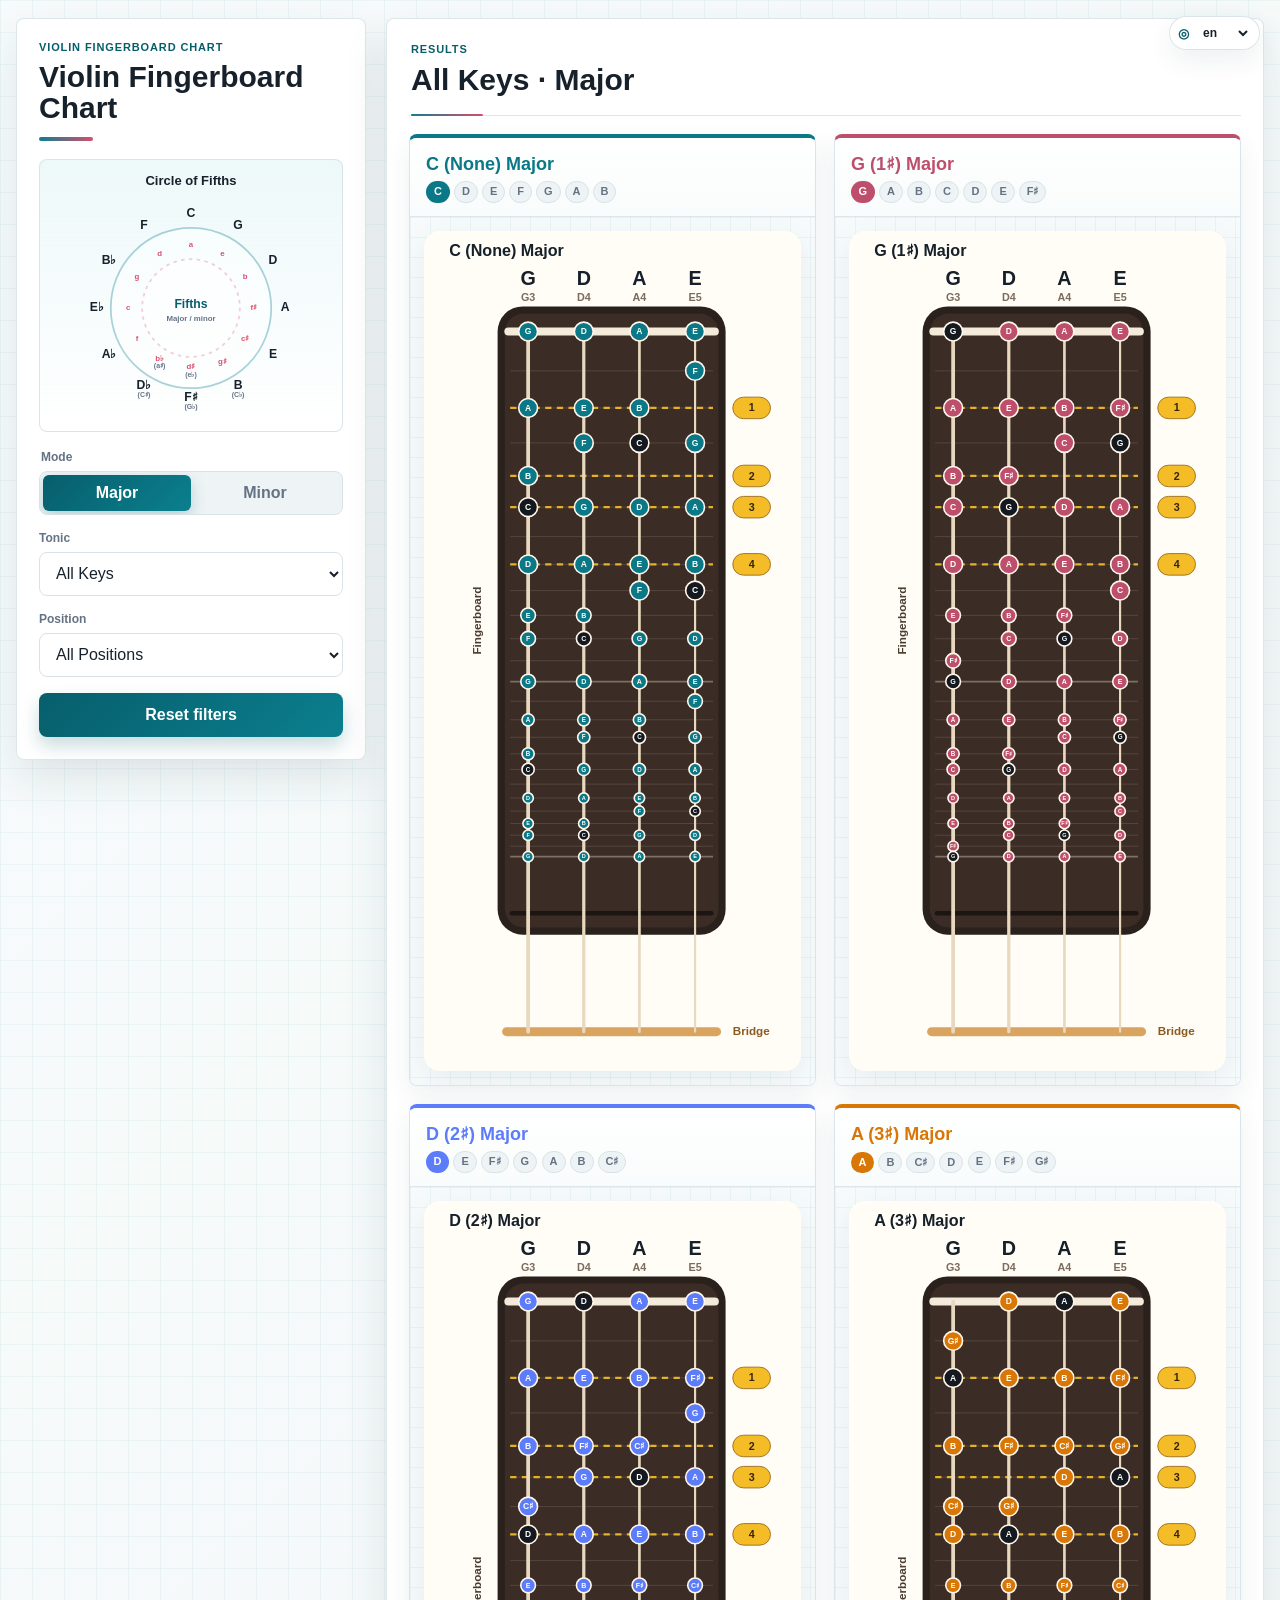
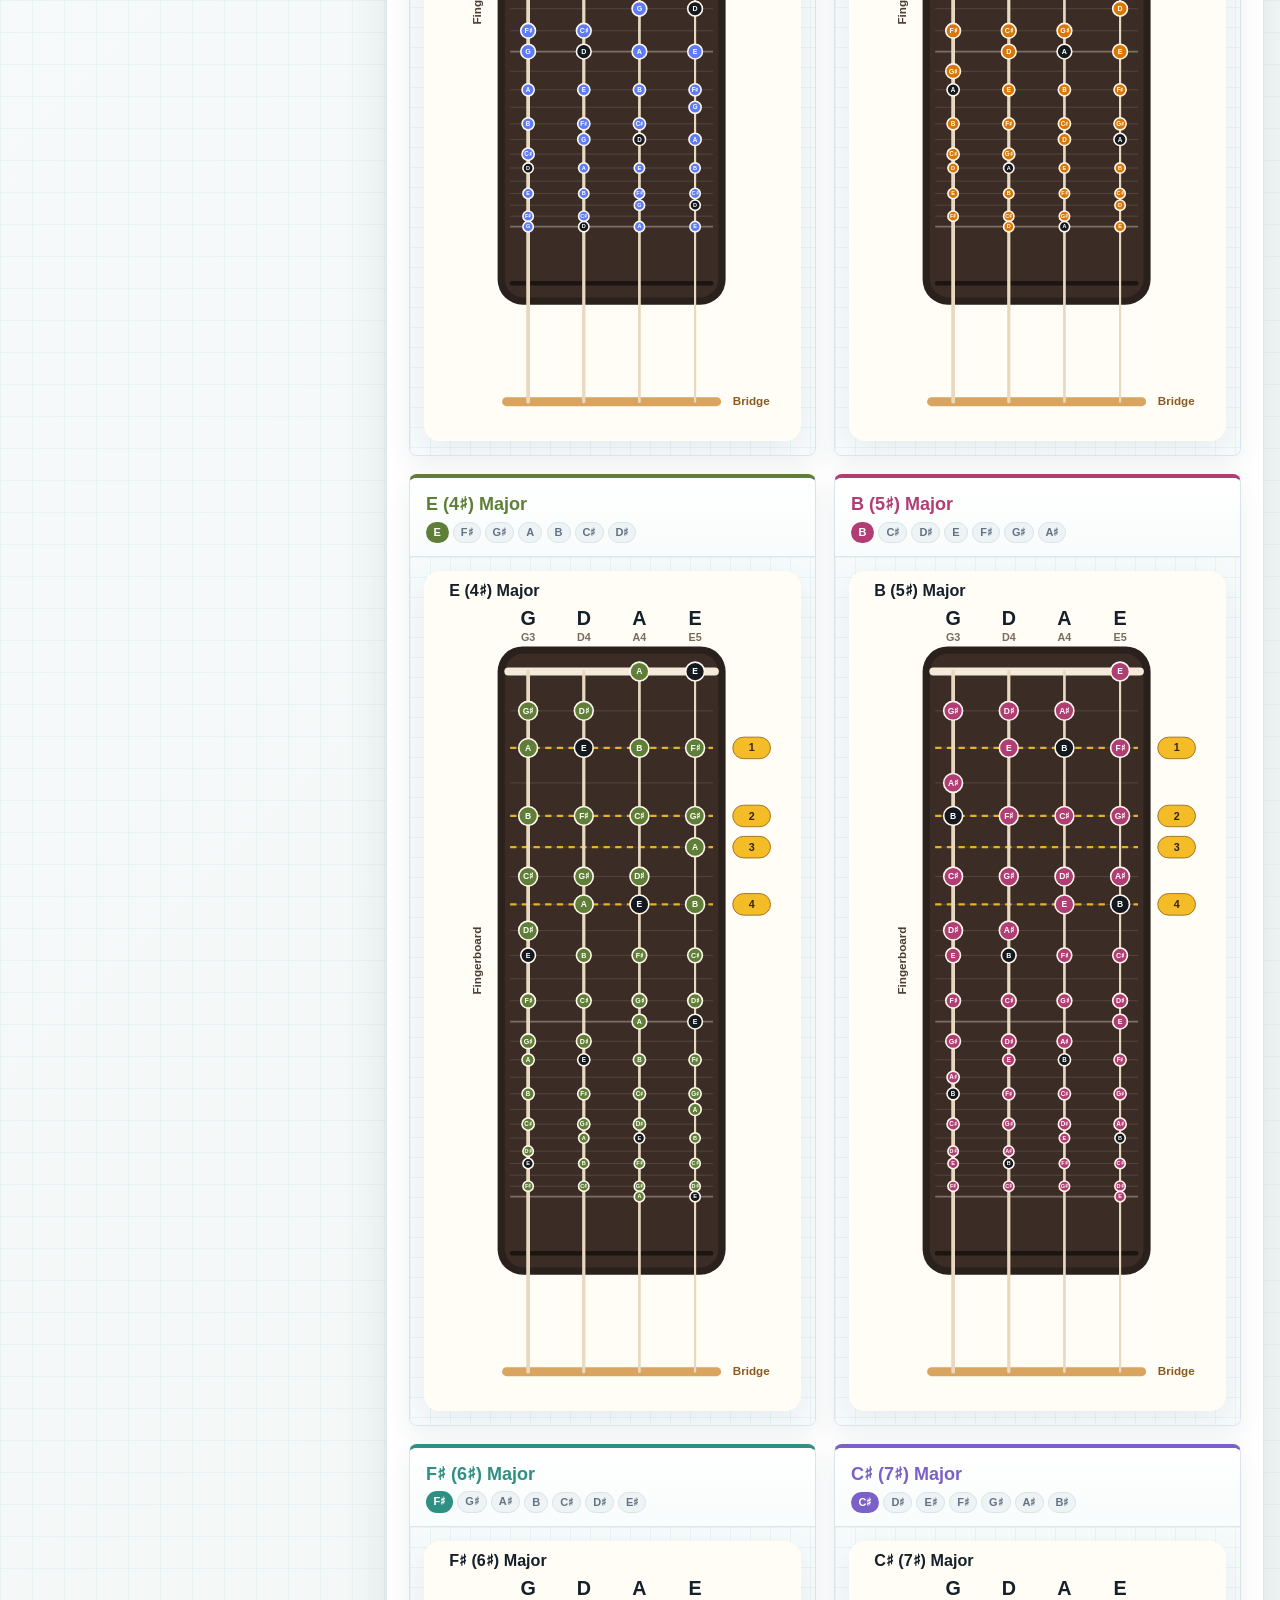
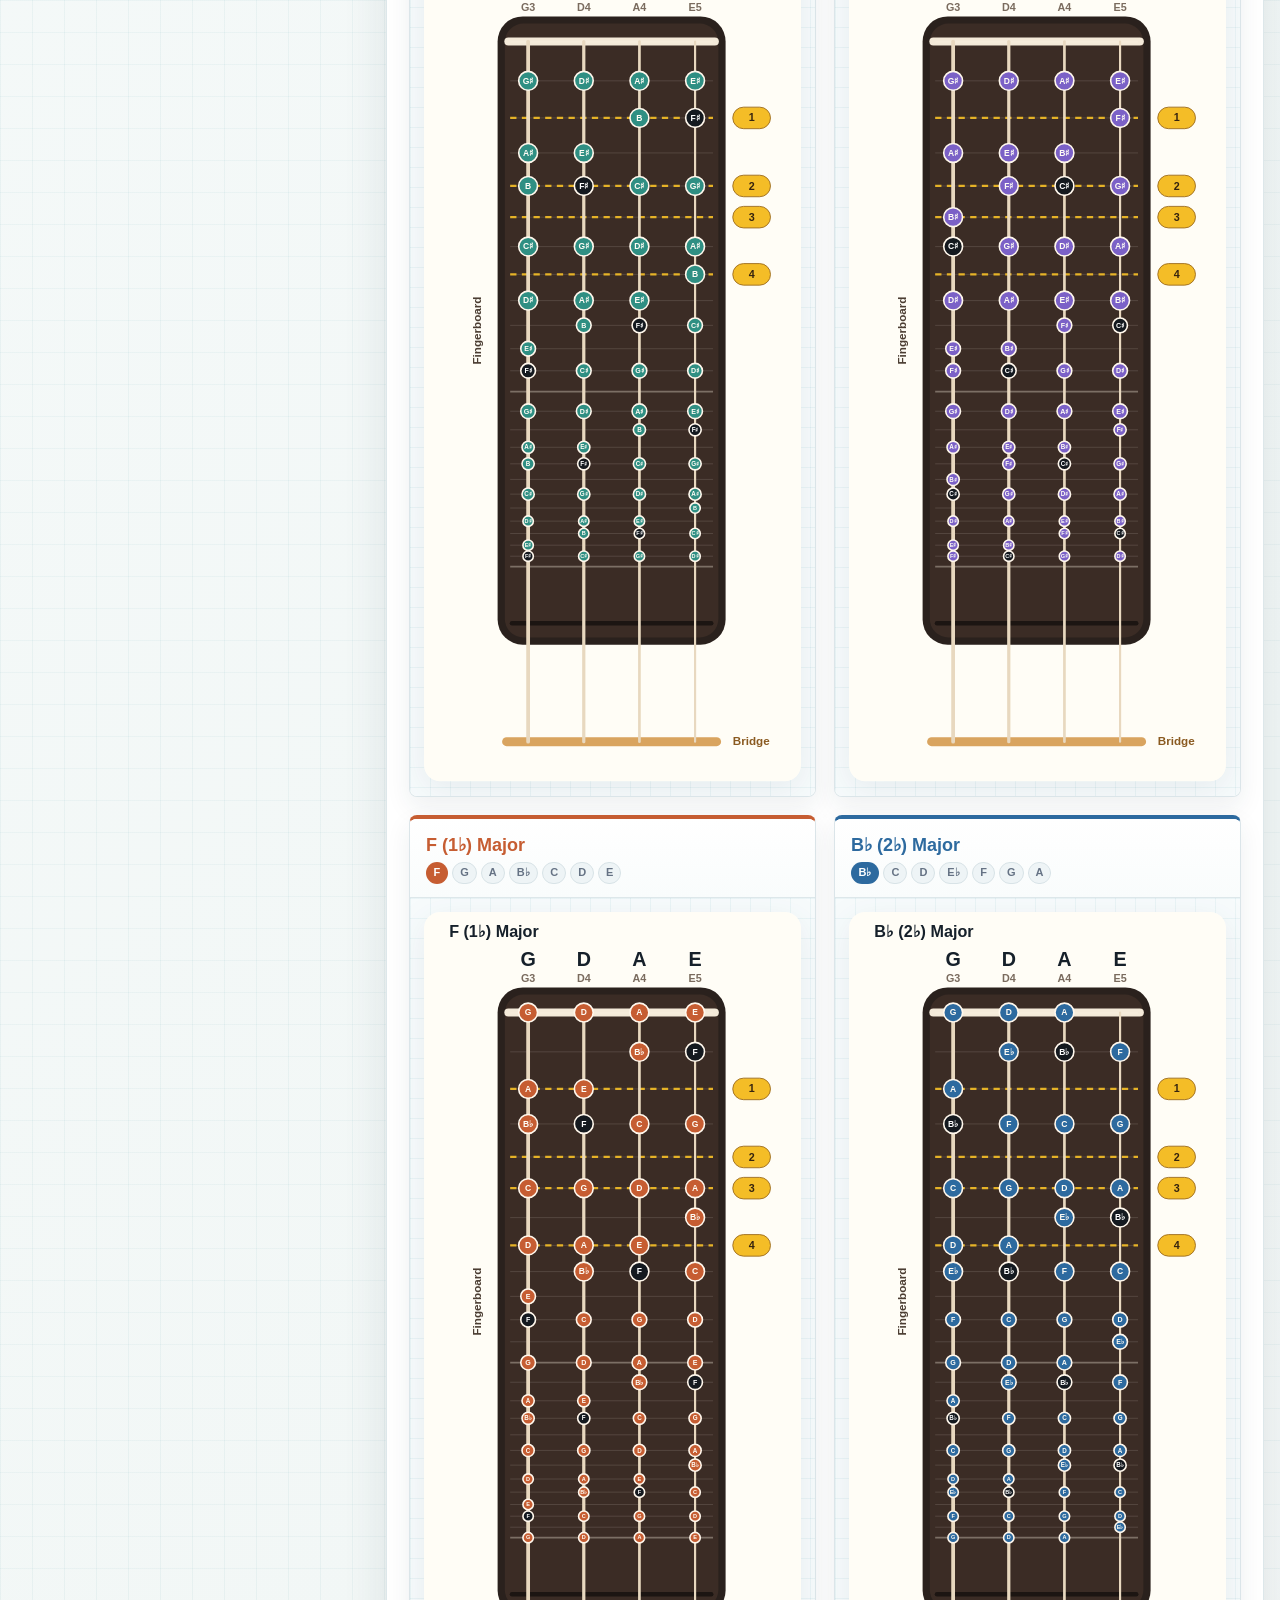
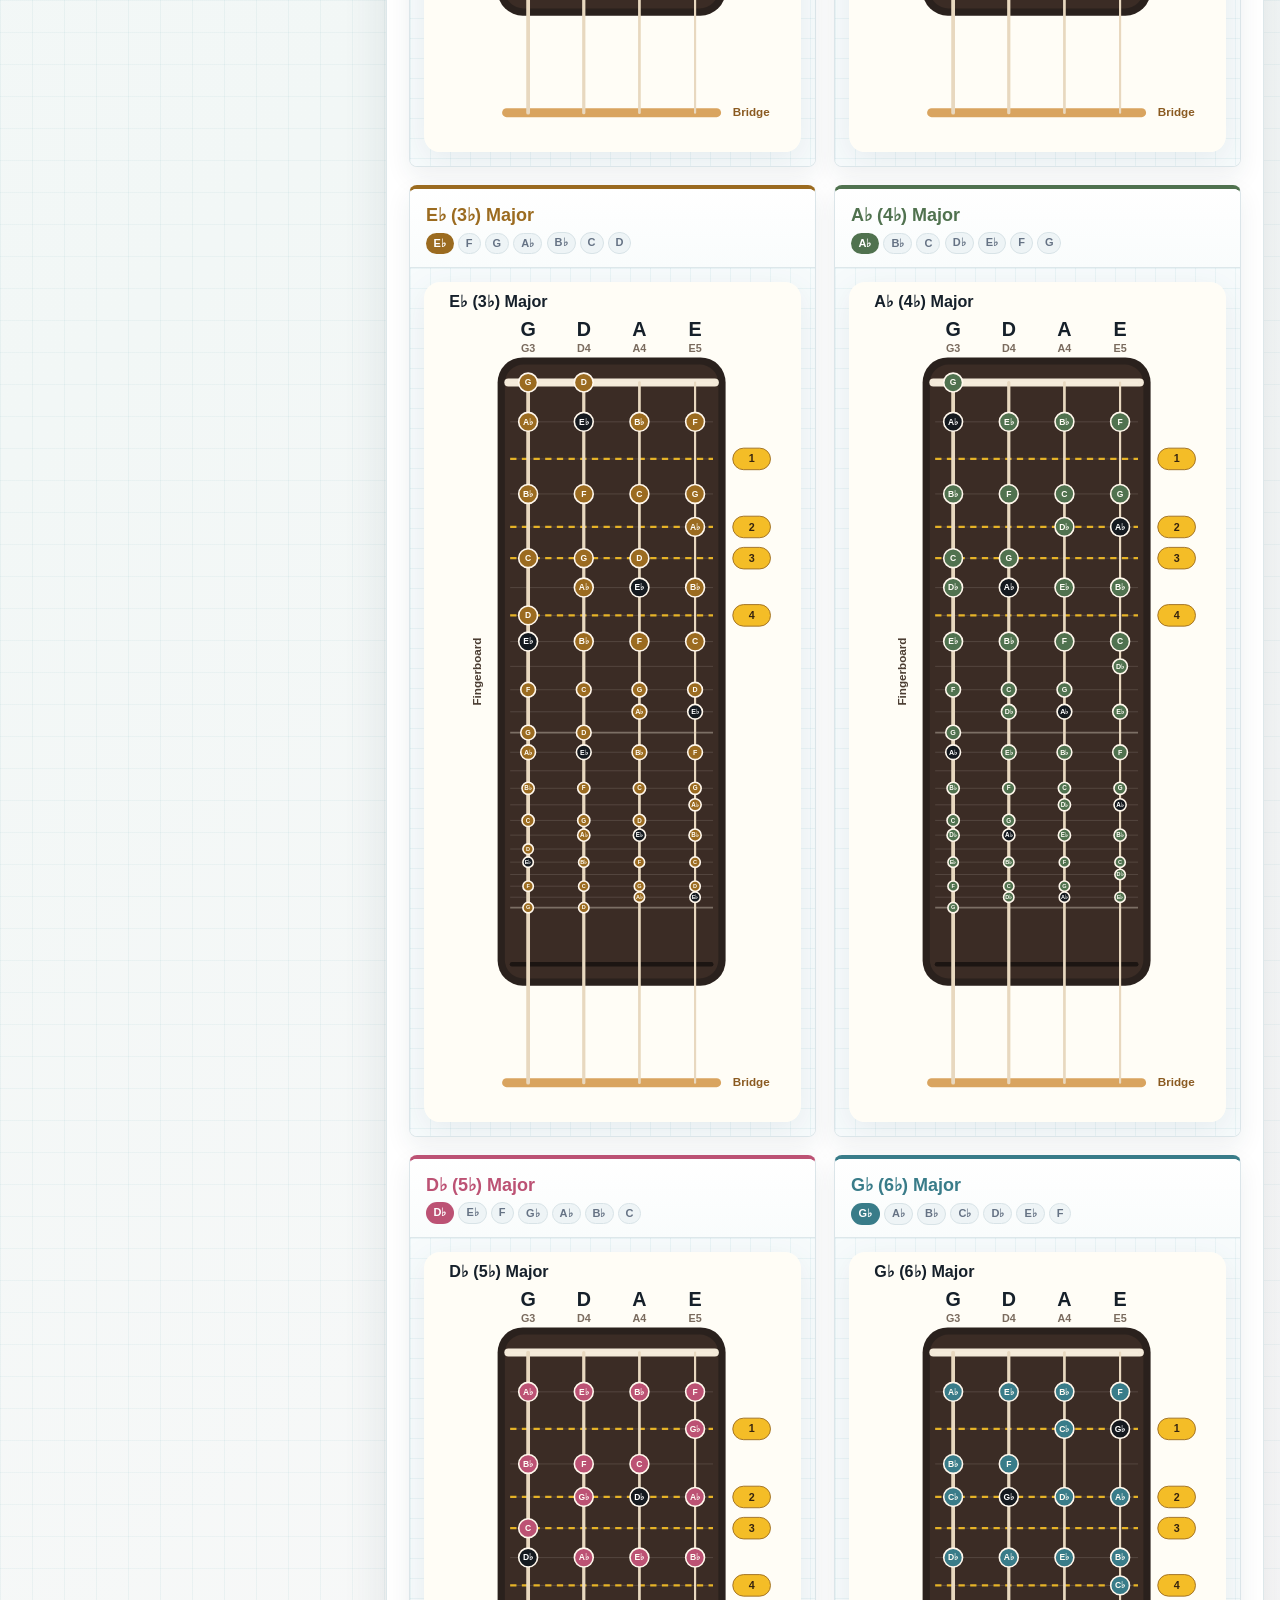
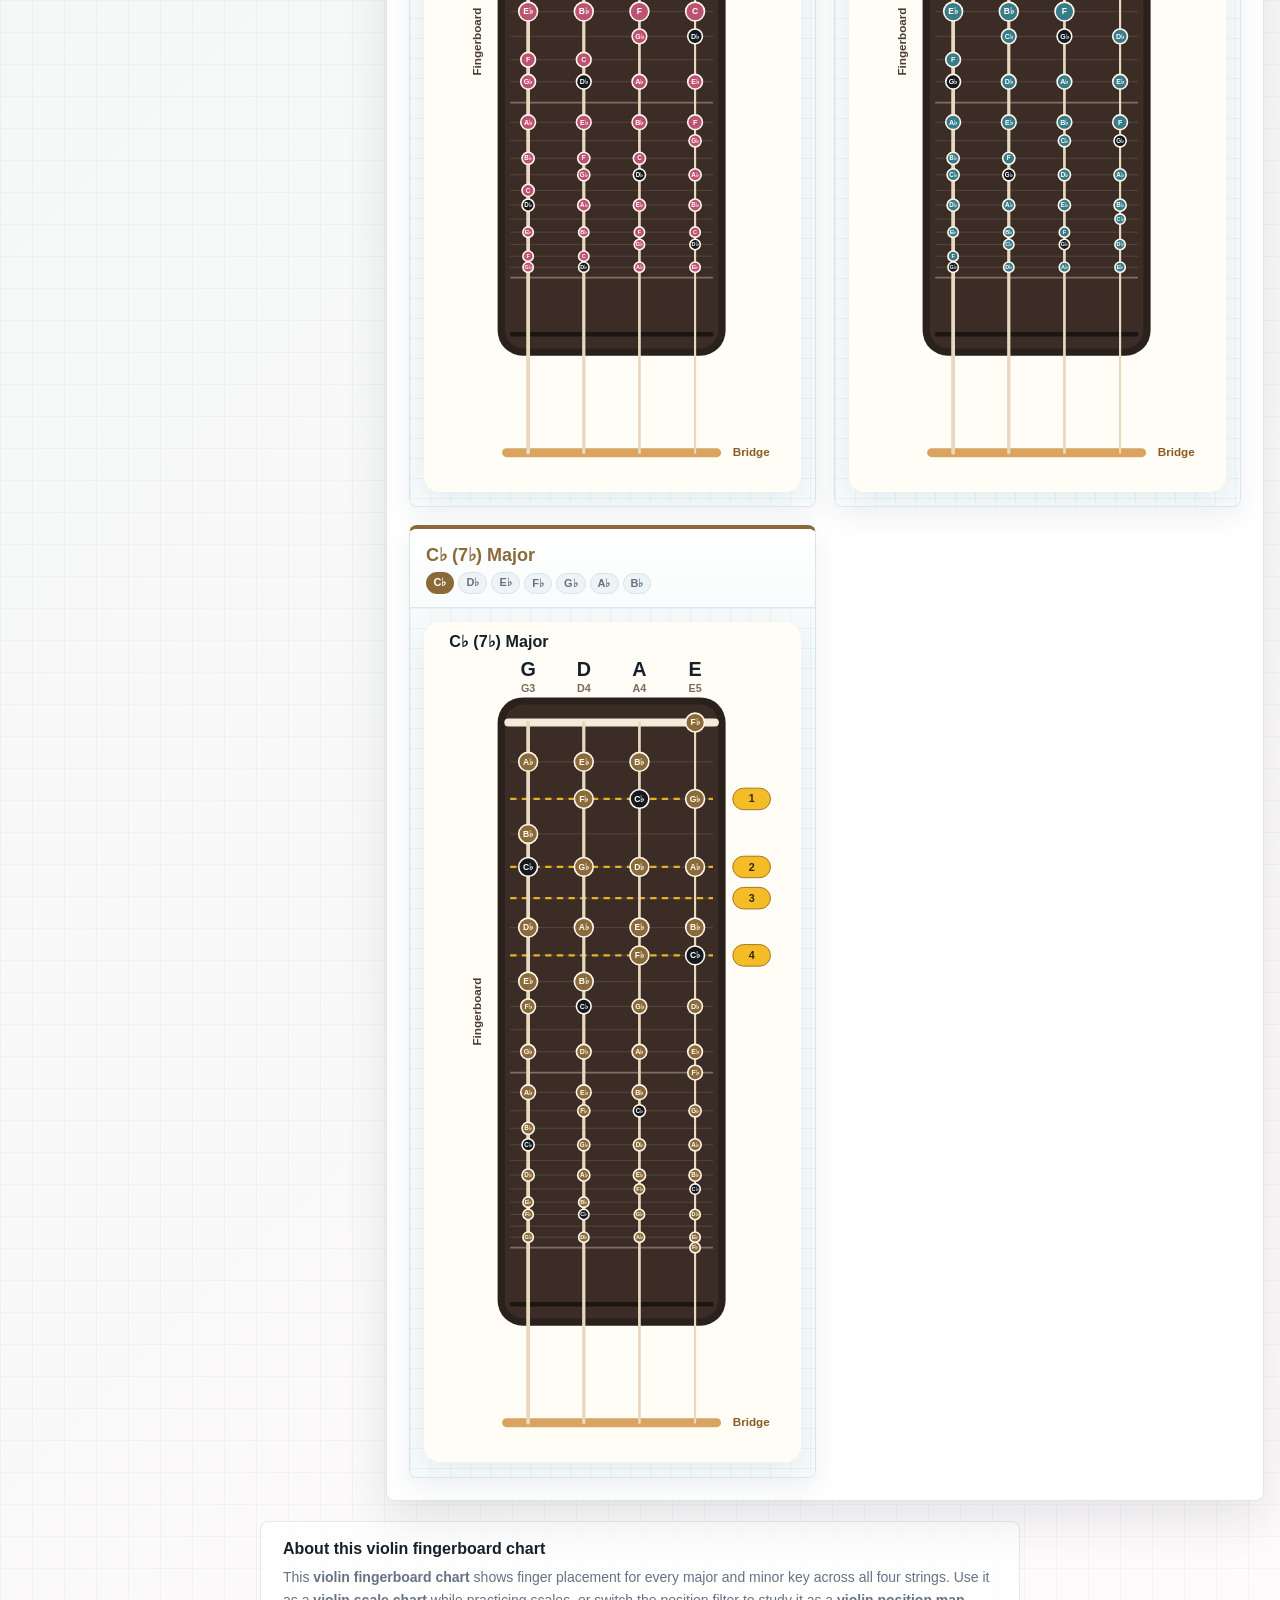
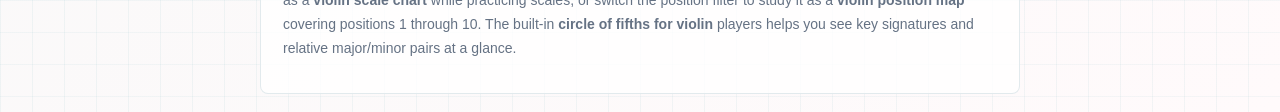
==== commit 3f36cb3c: "Polish interactive UI" ====
--- a/en/index.html
+++ b/en/index.html
@@ -12,8 +12,8 @@
     <meta property="og:description" content="Interactive violin fingerboard chart for scales, keys, and positions, with a circle of fifths reference.">
     <meta property="og:type" content="website">
     <meta property="og:url" content="https://xiaoxiao0413.github.io/violin-position-map/">
-    <link rel="stylesheet" href="../styles.css?v=20260622-ui2">
-    <script src="../app.js?v=20260624-minor1" defer></script>
+    <link rel="stylesheet" href="../styles.css?v=20260624-ui4">
+    <script src="../app.js?v=20260624-ui4" defer></script>
   </head>
   <body>
     <main class="app-shell">
@@ -38,32 +38,32 @@
             <circle class="fifths-ring" cx="125" cy="125" r="92" />
             <circle class="fifths-inner-ring" cx="125" cy="125" r="56" />
             <g class="fifths-major">
-              <text x="125" y="17">C</text>
-              <text x="179" y="31">G</text>
-              <text x="219" y="71">D</text>
-              <text x="233" y="125">A</text>
-              <text x="219" y="179">E</text>
-              <text x="179" y="214"><tspan x="179">B</tspan><tspan class="fifths-alt" x="179" dy="11">(C♭)</tspan></text>
-              <text x="125" y="228"><tspan x="125">F♯</tspan><tspan class="fifths-alt" x="125" dy="11">(G♭)</tspan></text>
-              <text x="71" y="214"><tspan x="71">D♭</tspan><tspan class="fifths-alt" x="71" dy="11">(C♯)</tspan></text>
-              <text x="31" y="179">A♭</text>
-              <text x="17" y="125">E♭</text>
-              <text x="31" y="71">B♭</text>
-              <text x="71" y="31">F</text>
+              <text x="125" y="17" data-key="c">C</text>
+              <text x="179" y="31" data-key="g">G</text>
+              <text x="219" y="71" data-key="d">D</text>
+              <text x="233" y="125" data-key="a">A</text>
+              <text x="219" y="179" data-key="e">E</text>
+              <text x="179" y="214" data-key="b"><tspan x="179">B</tspan><tspan class="fifths-alt" x="179" dy="11">(C♭)</tspan></text>
+              <text x="125" y="228" data-key="fs"><tspan x="125">F♯</tspan><tspan class="fifths-alt" x="125" dy="11">(G♭)</tspan></text>
+              <text x="71" y="214" data-key="db"><tspan x="71">D♭</tspan><tspan class="fifths-alt" x="71" dy="11">(C♯)</tspan></text>
+              <text x="31" y="179" data-key="ab">A♭</text>
+              <text x="17" y="125" data-key="eb">E♭</text>
+              <text x="31" y="71" data-key="bb">B♭</text>
+              <text x="71" y="31" data-key="f">F</text>
             </g>
             <g class="fifths-minor">
-              <text x="125" y="53">a</text>
-              <text x="161" y="63">e</text>
-              <text x="187" y="89">b</text>
-              <text x="197" y="125">f♯</text>
-              <text x="187" y="161">c♯</text>
-              <text x="161" y="187">g♯</text>
-              <text x="125" y="193"><tspan x="125">d♯</tspan><tspan class="fifths-alt" x="125" dy="9">(e♭)</tspan></text>
-              <text x="89" y="183"><tspan x="89">b♭</tspan><tspan class="fifths-alt" x="89" dy="9">(a♯)</tspan></text>
-              <text x="63" y="161">f</text>
-              <text x="53" y="125">c</text>
-              <text x="63" y="89">g</text>
-              <text x="89" y="63">d</text>
+              <text x="125" y="53" data-key="a">a</text>
+              <text x="161" y="63" data-key="e">e</text>
+              <text x="187" y="89" data-key="b">b</text>
+              <text x="197" y="125" data-key="fs">f♯</text>
+              <text x="187" y="161" data-key="cs">c♯</text>
+              <text x="161" y="187" data-key="gs">g♯</text>
+              <text x="125" y="193" data-key="ds"><tspan x="125">d♯</tspan><tspan class="fifths-alt" x="125" dy="9">(e♭)</tspan></text>
+              <text x="89" y="183" data-key="bb"><tspan x="89">b♭</tspan><tspan class="fifths-alt" x="89" dy="9">(a♯)</tspan></text>
+              <text x="63" y="161" data-key="f">f</text>
+              <text x="53" y="125" data-key="c">c</text>
+              <text x="63" y="89" data-key="g">g</text>
+              <text x="89" y="63" data-key="d">d</text>
             </g>
             <text class="fifths-center" x="125" y="121" data-i18n="circleCenter">Fifths</text>
             <text class="fifths-center-sub" x="125" y="138" data-i18n="circleSub">Major / minor</text>
--- a/styles.css
+++ b/styles.css
@@ -4,7 +4,7 @@
   --muted: #657284;
   --soft: #eef4f6;
   --line: #d8e3e7;
-  --panel: rgba(255, 255, 255, 0.94);
+  --panel: rgba(255, 255, 255, 0.96);
   --panel-solid: #ffffff;
   --page: #f6faf9;
   --teal: #0b7f8f;
@@ -14,8 +14,8 @@
   --accent-soft: #ffe8ed;
   --gold: #e3ad2f;
   --string: #23313e;
-  --shadow: 0 18px 48px rgba(30, 55, 72, 0.12);
-  --shadow-soft: 0 10px 28px rgba(30, 55, 72, 0.08);
+  --shadow: 0 18px 46px rgba(30, 55, 72, 0.11);
+  --shadow-soft: 0 10px 26px rgba(30, 55, 72, 0.075);
 }
 
 * {
@@ -34,8 +34,6 @@
     linear-gradient(rgba(11, 127, 143, 0.045) 1px, transparent 1px),
     linear-gradient(135deg, #f7fbfb 0%, #f2f7f6 56%, #fffafb 100%);
   background-size: 140% 140%, 140% 140%, 32px 32px, 32px 32px, auto;
-  background-position: 0% 0%, 100% 0%, 0 0, 0 0, 0 0;
-  animation: drift-blobs 26s ease-in-out infinite alternate;
   font-family:
     Inter,
     "Segoe UI",
@@ -45,15 +43,6 @@
     sans-serif;
 }
 
-@keyframes drift-blobs {
-  0% {
-    background-position: 0% 0%, 100% 0%, 0 0, 0 0, 0 0;
-  }
-  100% {
-    background-position: 6% 10%, 92% 14%, 0 0, 0 0, 0 0;
-  }
-}
-
 button,
 select,
 input {
@@ -62,7 +51,7 @@
 
 button,
 select {
-  transition: border-color 0.2s ease, background 0.2s ease, box-shadow 0.2s ease, transform 0.28s cubic-bezier(0.34, 1.56, 0.64, 1);
+  transition: border-color 0.18s ease, background 0.18s ease, box-shadow 0.18s ease, transform 0.18s ease;
 }
 
 .language-control {
@@ -90,14 +79,15 @@
 }
 
 .language-control select {
-  width: 48px;
+  width: 58px;
   min-height: 28px;
-  padding: 0 18px 0 4px;
+  padding: 0 16px 0 6px;
   color: var(--ink);
   border: 0;
   background-color: transparent;
   font-size: 12px;
   font-weight: 800;
+  text-overflow: clip;
 }
 
 .language-control select:focus {
@@ -108,11 +98,11 @@
 .app-shell {
   display: grid;
   grid-template-columns: minmax(270px, 350px) minmax(0, 1fr);
-  gap: 22px;
-  width: min(1480px, calc(100% - 32px));
+  gap: 20px;
+  width: min(1440px, calc(100% - 32px));
   min-height: 100vh;
   margin: 0 auto;
-  padding: 16px 0;
+  padding: 18px 0;
 }
 
 .control-panel,
@@ -150,44 +140,12 @@
   display: flex;
   flex-direction: column;
   gap: 16px;
-  padding: 24px;
+  padding: 22px;
 }
 
 .brand-block {
   position: relative;
   padding-bottom: 2px;
-}
-
-.brand-block::before {
-  position: absolute;
-  top: -6px;
-  right: 6px;
-  color: var(--accent);
-  font-size: 22px;
-  opacity: 0.55;
-  content: "♪";
-  animation: note-float 3.6s ease-in-out infinite;
-}
-
-.brand-block::after {
-  position: absolute;
-  top: 6px;
-  right: -4px;
-  color: var(--gold);
-  font-size: 15px;
-  opacity: 0.6;
-  content: "♫";
-  animation: note-float 3.6s ease-in-out infinite 1.1s;
-}
-
-@keyframes note-float {
-  0%,
-  100% {
-    transform: translateY(0) rotate(0deg);
-  }
-  50% {
-    transform: translateY(-7px) rotate(8deg);
-  }
 }
 
 .eyebrow {
@@ -208,25 +166,10 @@
 
 h1 {
   margin-bottom: 0;
-  background: linear-gradient(110deg, var(--teal-dark) 10%, var(--teal) 38%, var(--accent) 72%, var(--gold) 100%);
-  background-size: 220% 100%;
-  background-clip: text;
-  -webkit-background-clip: text;
-  color: transparent;
-  -webkit-text-fill-color: transparent;
+  color: var(--ink);
   font-size: 30px;
   line-height: 1.04;
   letter-spacing: 0;
-  animation: title-shine 7s ease-in-out infinite alternate;
-}
-
-@keyframes title-shine {
-  0% {
-    background-position: 0% 50%;
-  }
-  100% {
-    background-position: 100% 50%;
-  }
 }
 
 h1::after {
@@ -263,25 +206,12 @@
   display: block;
   width: min(100%, 218px);
   height: auto;
-  transition: transform 0.4s cubic-bezier(0.34, 1.56, 0.64, 1);
-}
-
-.fifths-wheel:hover .fifths-svg {
-  transform: scale(1.035) rotate(2deg);
 }
 
 .fifths-ring {
   fill: rgba(255, 255, 255, 0.42);
   stroke: rgba(11, 127, 143, 0.34);
   stroke-width: 2;
-  transform-origin: 125px 125px;
-  animation: ring-spin 48s linear infinite;
-}
-
-@keyframes ring-spin {
-  to {
-    transform: rotate(360deg);
-  }
 }
 
 .fifths-inner-ring {
@@ -329,6 +259,25 @@
   font-weight: 800;
 }
 
+.fifths-major text[data-key],
+.fifths-minor text[data-key] {
+  cursor: pointer;
+  transition: fill 0.15s ease;
+}
+
+.fifths-major text[data-key]:hover {
+  fill: var(--teal);
+}
+
+.fifths-minor text[data-key]:hover {
+  fill: var(--teal-dark);
+}
+
+.fifths-major text[data-selected],
+.fifths-minor text[data-selected] {
+  fill: var(--teal);
+}
+
 .filters {
   display: grid;
   gap: 16px;
@@ -391,18 +340,22 @@
 }
 
 .segmented span {
-  transition: transform 0.28s cubic-bezier(0.34, 1.56, 0.64, 1), background 0.2s ease, color 0.2s ease, box-shadow 0.2s ease;
+  transition: background 0.2s ease, color 0.2s ease, box-shadow 0.2s ease;
 }
 
 .segmented input:checked + span {
   color: #ffffff;
   background: linear-gradient(135deg, var(--teal-dark), var(--teal));
   box-shadow: 0 6px 16px rgba(7, 94, 107, 0.24);
-  transform: scale(1.03);
+
 }
 
 .segmented label:hover span {
-  transform: translateY(-1px);
+  color: var(--teal-dark);
+}
+
+.segmented label:hover input:checked + span {
+  color: #ffffff;
 }
 
 .segmented input:focus-visible + span {
@@ -450,16 +403,16 @@
   box-shadow: 0 9px 18px rgba(7, 94, 107, 0.22);
   cursor: pointer;
   font-weight: 900;
-  transition: transform 0.28s cubic-bezier(0.34, 1.56, 0.64, 1), box-shadow 0.2s ease, background 0.2s ease;
+  transition: box-shadow 0.2s ease, background 0.2s ease, transform 0.2s ease;
 }
 
 .reset-button:hover {
-  transform: translateY(-2px) scale(1.02);
+  transform: translateY(-1px);
   box-shadow: 0 14px 24px rgba(7, 94, 107, 0.28);
 }
 
 .reset-button:active {
-  transform: translateY(0) scale(0.98);
+  transform: translateY(0);
 }
 
 .result-panel {
@@ -467,10 +420,11 @@
   flex-direction: column;
   gap: 18px;
   min-width: 0;
-  padding: 24px;
+  padding: 22px;
 }
 
 .result-head {
+  position: relative;
   display: flex;
   align-items: flex-start;
   justify-content: space-between;
@@ -479,6 +433,17 @@
   border-bottom: 1px solid rgba(216, 227, 231, 0.86);
 }
 
+.result-head::after {
+  position: absolute;
+  left: 2px;
+  bottom: -1px;
+  width: 72px;
+  height: 2px;
+  border-radius: 999px;
+  background: linear-gradient(90deg, var(--teal), var(--accent));
+  content: "";
+}
+
 h2 {
   margin-bottom: 0;
   font-size: 30px;
@@ -486,6 +451,10 @@
   letter-spacing: 0;
 }
 
+#result-title {
+  color: var(--ink);
+}
+
 .diagram-grid {
   display: grid;
   grid-template-columns: repeat(auto-fill, minmax(290px, 1fr));
@@ -502,17 +471,19 @@
   min-width: 0;
   overflow: hidden;
   border: 1px solid rgba(216, 227, 231, 0.9);
+  border-top: 4px solid var(--key-color, var(--teal));
   border-radius: 8px;
   background: #ffffff;
   box-shadow: var(--shadow-soft);
-  animation: card-in 0.42s cubic-bezier(0.22, 1.18, 0.4, 1) both;
-  transition: transform 0.28s cubic-bezier(0.34, 1.56, 0.64, 1), border-color 0.2s ease, box-shadow 0.2s ease;
+  animation: card-in 0.26s ease both;
+  transition: transform 0.2s ease, border-color 0.2s ease, box-shadow 0.2s ease;
 }
 
 .diagram-card:hover {
-  border-color: rgba(11, 127, 143, 0.28);
+  border-color: rgba(11, 127, 143, 0.22);
+  border-top-color: var(--key-color, var(--teal));
   box-shadow: 0 18px 38px rgba(30, 55, 72, 0.14);
-  transform: translateY(-3px);
+  transform: translateY(-2px);
 }
 
 .formula-card {
@@ -531,8 +502,9 @@
 .formula-card-head h3 {
   margin: 0;
   padding: 0;
-  color: var(--ink);
+  color: var(--key-color, var(--teal-dark));
   font-size: 18px;
+  font-weight: 900;
   line-height: 1.25;
   border-radius: 0;
   background: none;
@@ -546,7 +518,34 @@
   line-height: 1.35;
 }
 
+.scale-notes {
+  display: flex;
+  flex-wrap: wrap;
+  gap: 4px;
+  margin: 0;
+}
+
+.scale-note {
+  display: inline-flex;
+  align-items: center;
+  padding: 1px 7px;
+  font-size: 11px;
+  font-weight: 800;
+  color: var(--muted);
+  background: var(--soft);
+  border: 1px solid var(--line);
+  border-radius: 999px;
+  line-height: 1.6;
+}
+
+.scale-note-tonic {
+  color: #ffffff;
+  background: var(--key-color, var(--teal));
+  border-color: transparent;
+}
+
 .fingerboard-media {
+  position: relative;
   display: flex;
   justify-content: center;
   min-width: 0;
@@ -583,22 +582,13 @@
 }
 
 .note-dot.note-in-position circle:last-of-type {
-  animation: note-glow 1.6s ease-in-out infinite alternate;
-}
-
-@keyframes note-glow {
-  from {
-    filter: drop-shadow(0 0 2px rgba(227, 173, 47, 0.65));
-  }
-  to {
-    filter: drop-shadow(0 0 7px rgba(227, 173, 47, 1));
-  }
+  filter: drop-shadow(0 0 5px rgba(227, 173, 47, 0.9));
 }
 
 @keyframes card-in {
   from {
     opacity: 0;
-    transform: translateY(14px) scale(0.97);
+    transform: translateY(8px);
   }
   to {
     opacity: 1;
@@ -705,7 +695,23 @@
 }
 
 .lightbox::backdrop {
-  background: rgba(23, 33, 43, 0.68);
+  background: rgba(23, 33, 43, 0.72);
+  backdrop-filter: blur(6px);
+}
+
+@keyframes lightbox-in {
+  from {
+    opacity: 0;
+    transform: scale(0.94) translateY(10px);
+  }
+  to {
+    opacity: 1;
+    transform: none;
+  }
+}
+
+.lightbox[open] {
+  animation: lightbox-in 0.28s cubic-bezier(0.34, 1.1, 0.64, 1) both;
 }
 
 .lightbox figure {
@@ -734,21 +740,25 @@
 
 .lightbox-close {
   position: absolute;
-  top: 8px;
-  right: 8px;
+  top: 10px;
+  right: 10px;
   width: 36px;
   height: 36px;
+  display: grid;
+  place-items: center;
   color: #ffffff;
-  font-size: 20px;
+  font-size: 22px;
   line-height: 1;
   border: 0;
   border-radius: 50%;
   background: var(--teal-dark);
   cursor: pointer;
+  transition: background 0.15s ease, transform 0.15s ease;
 }
 
 .lightbox-close:hover {
-  background: var(--teal);
+  background: var(--accent);
+  transform: scale(1.06);
 }
 
 .diagram-caption {
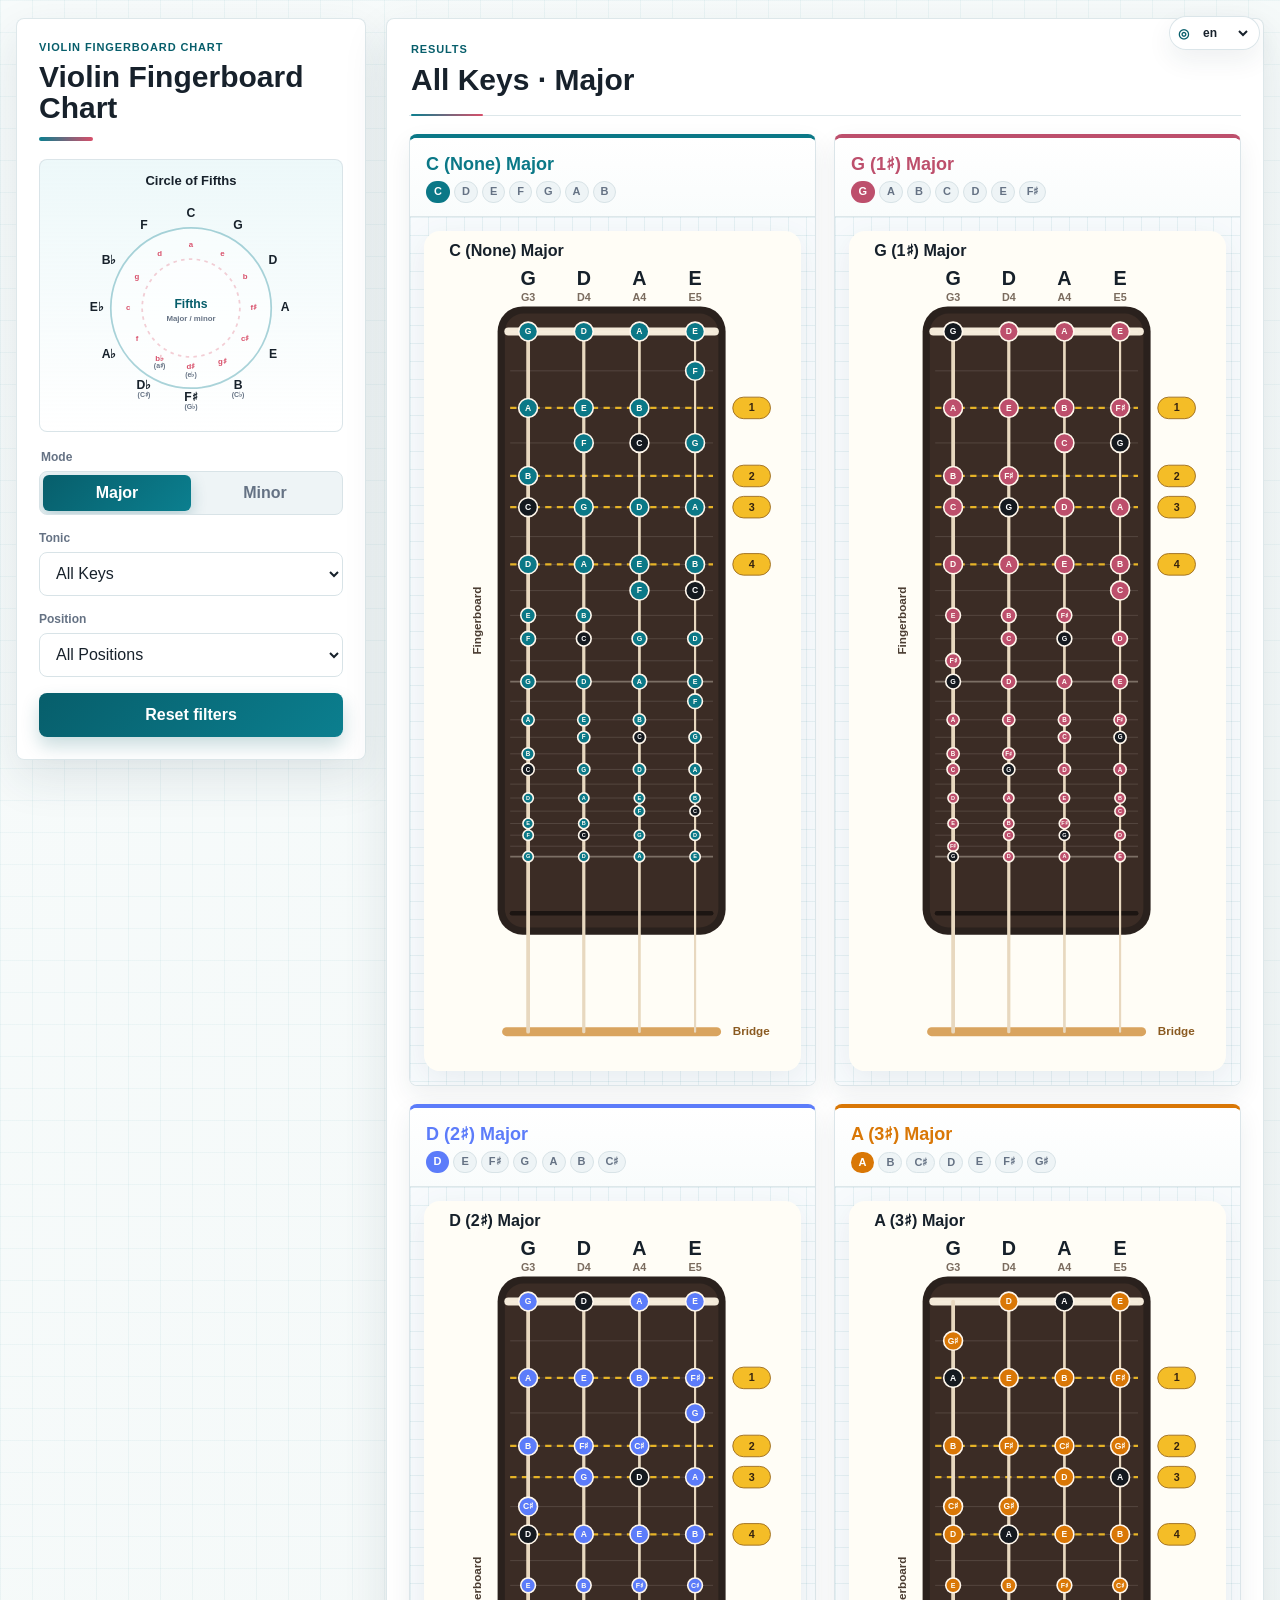
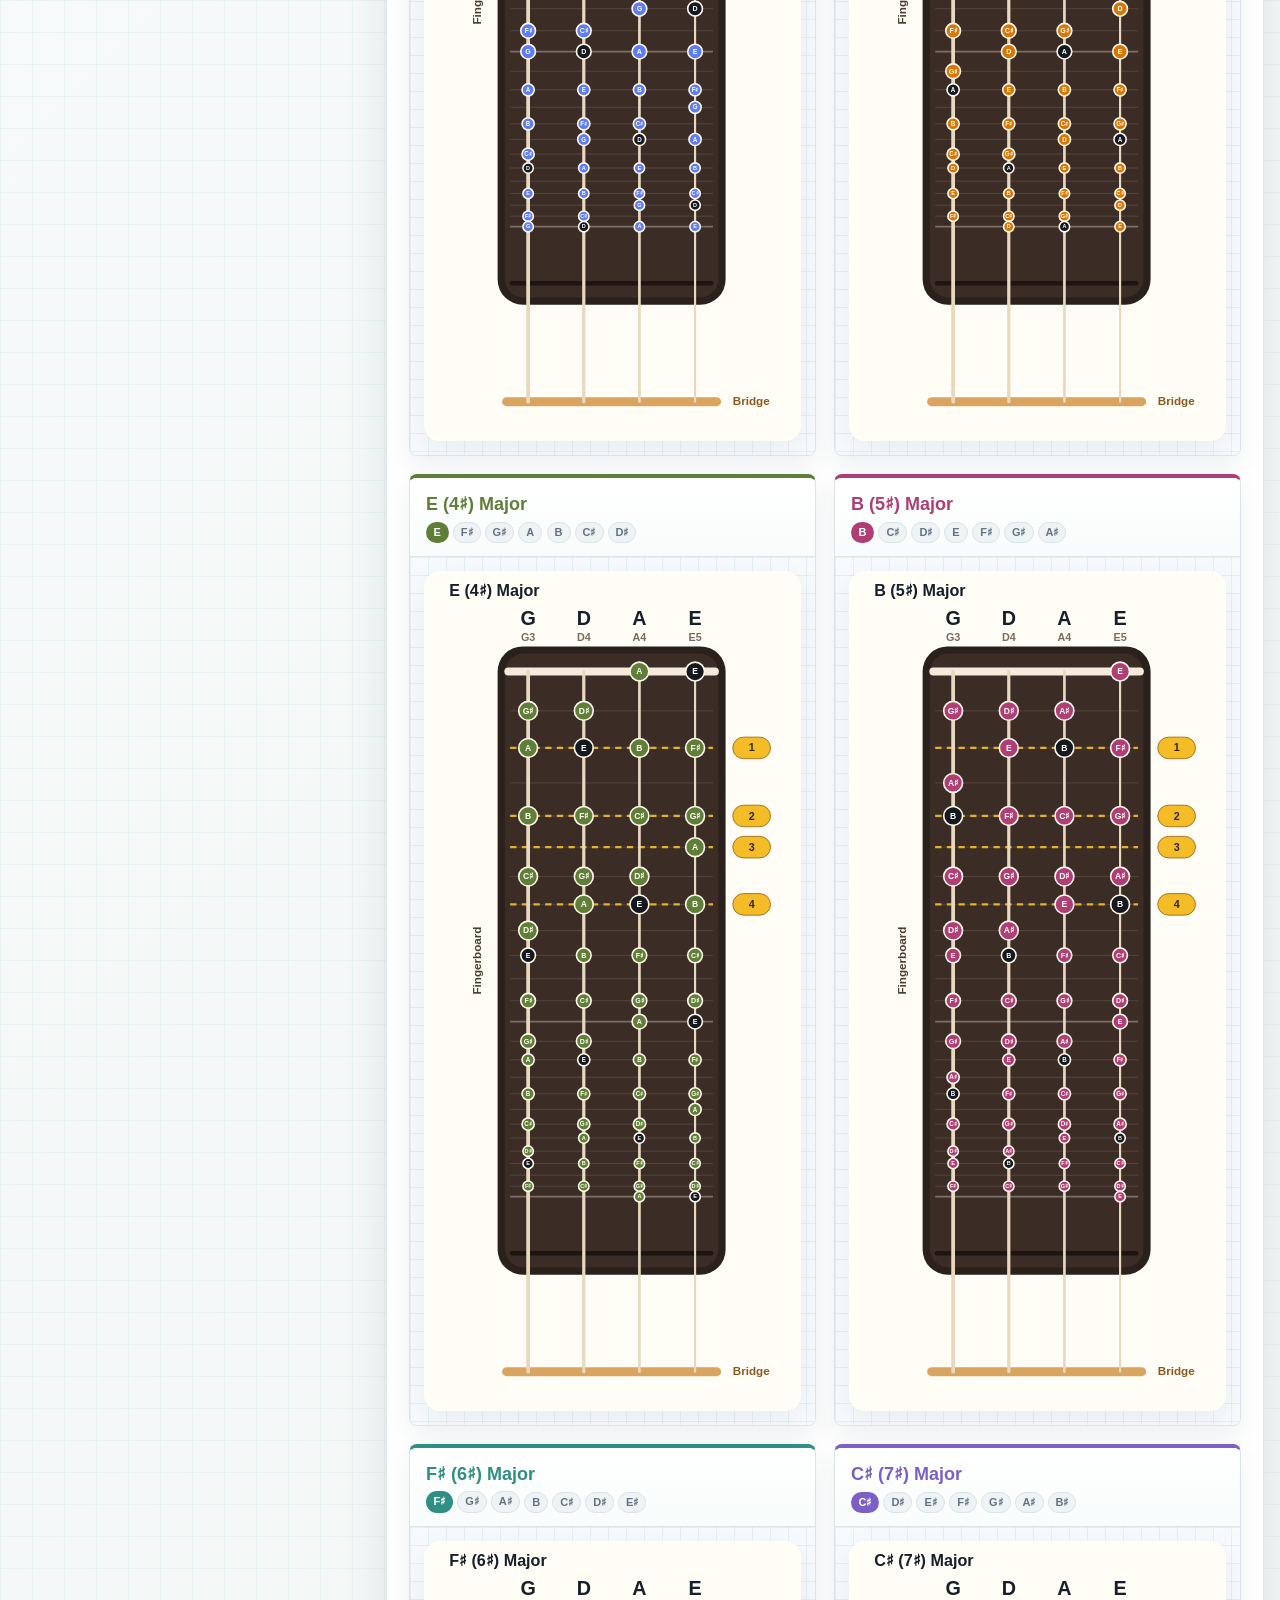
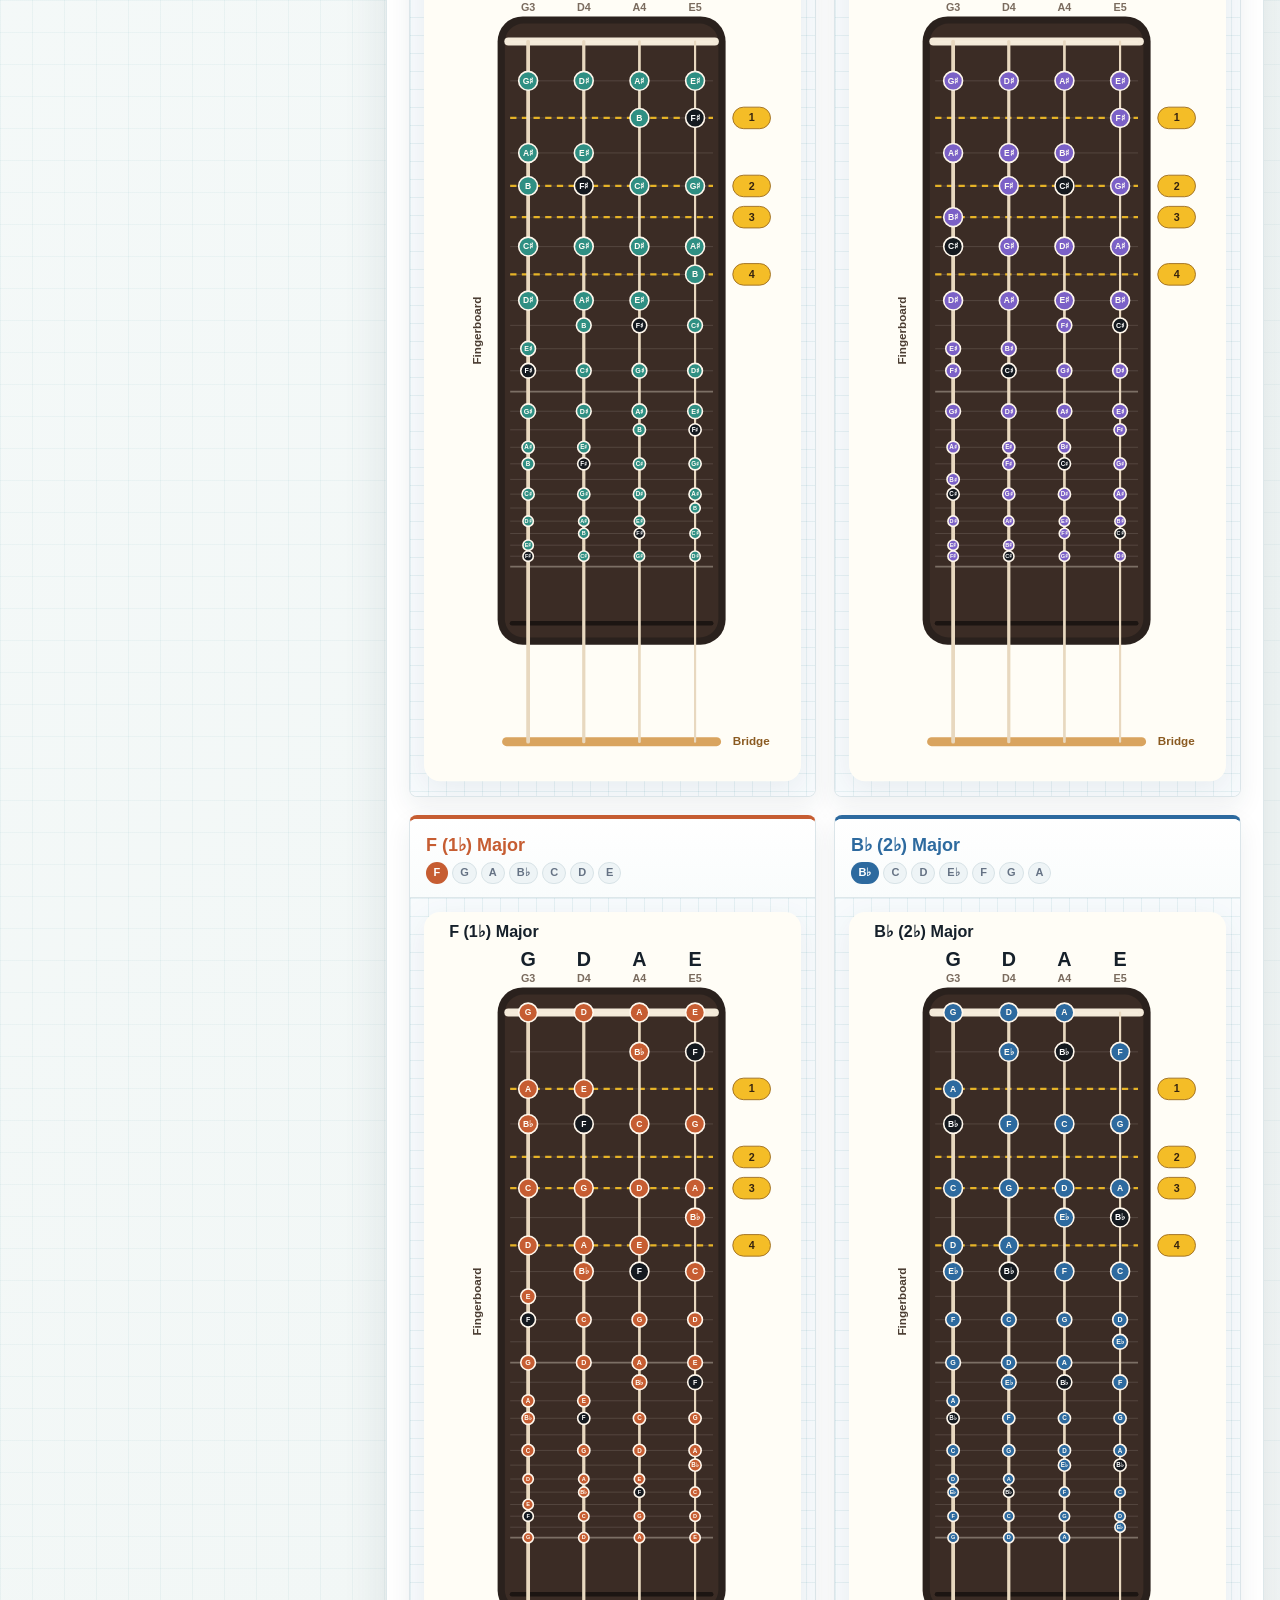
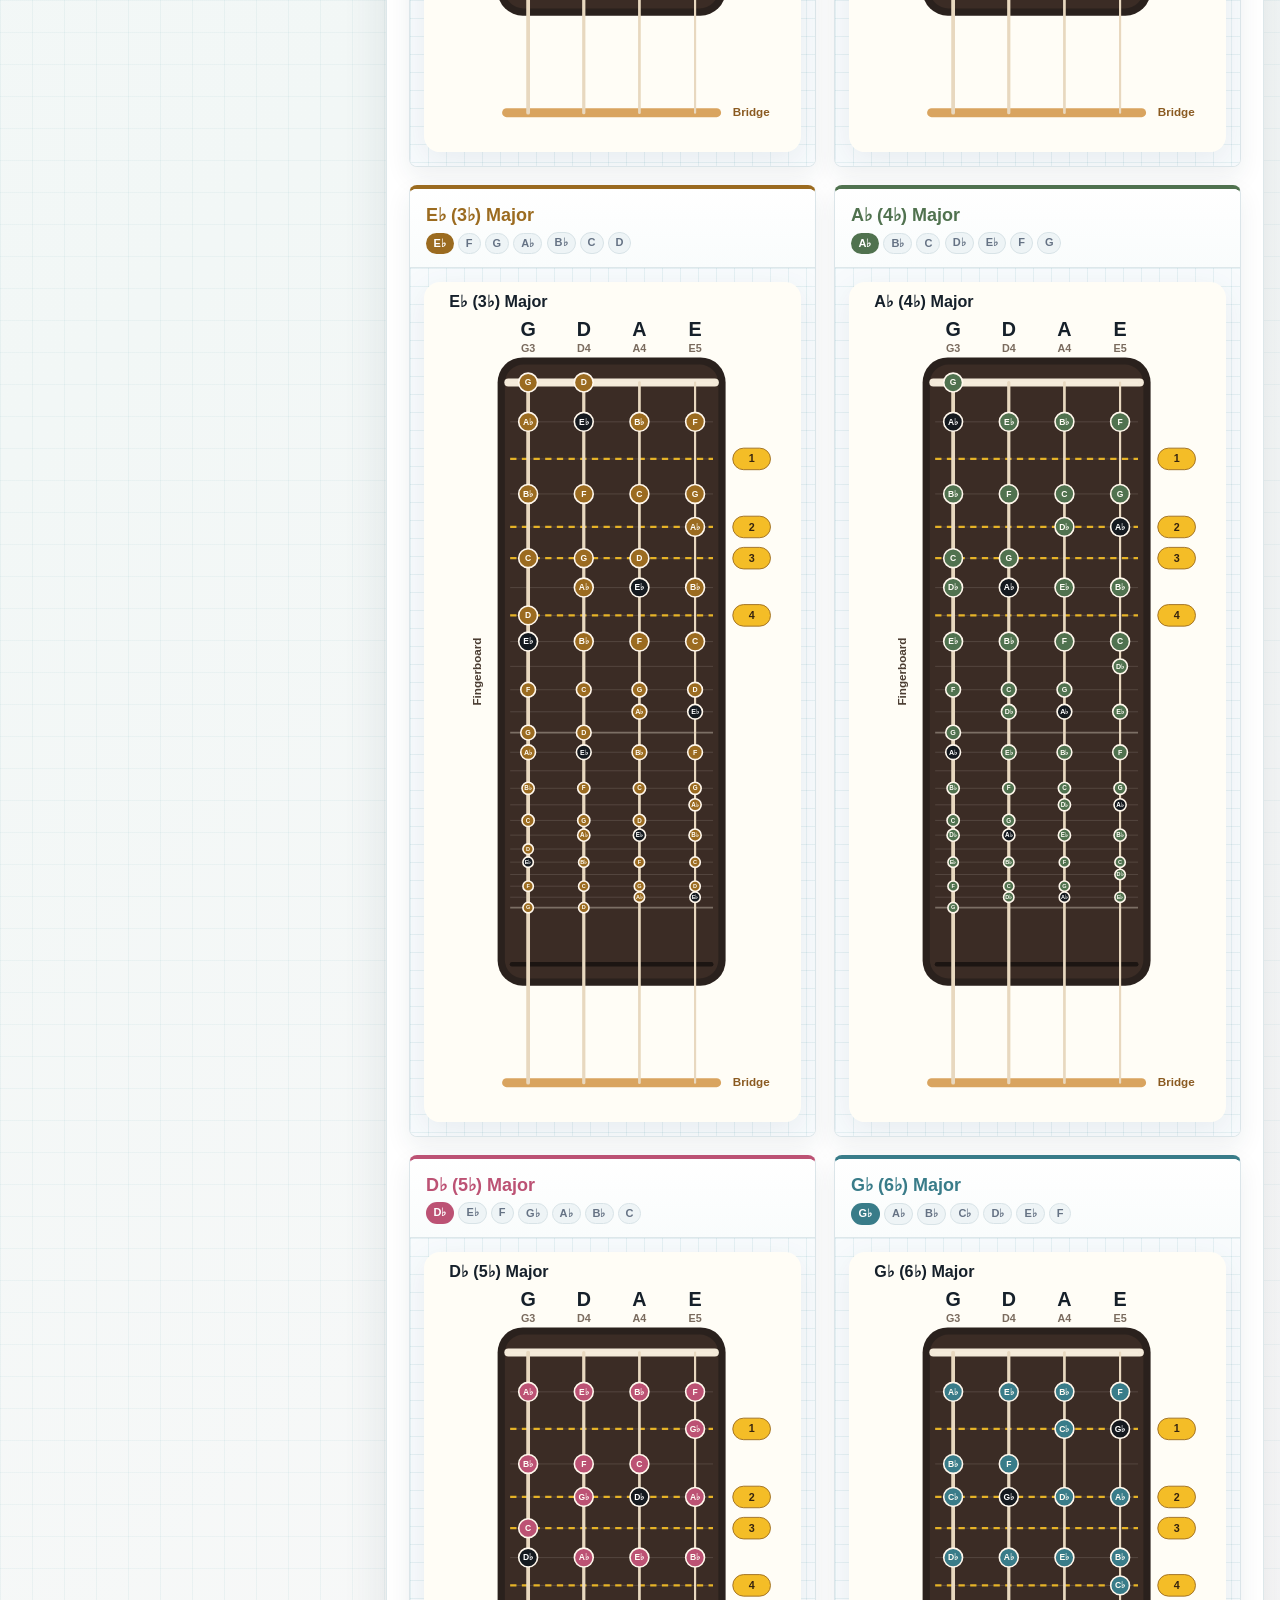
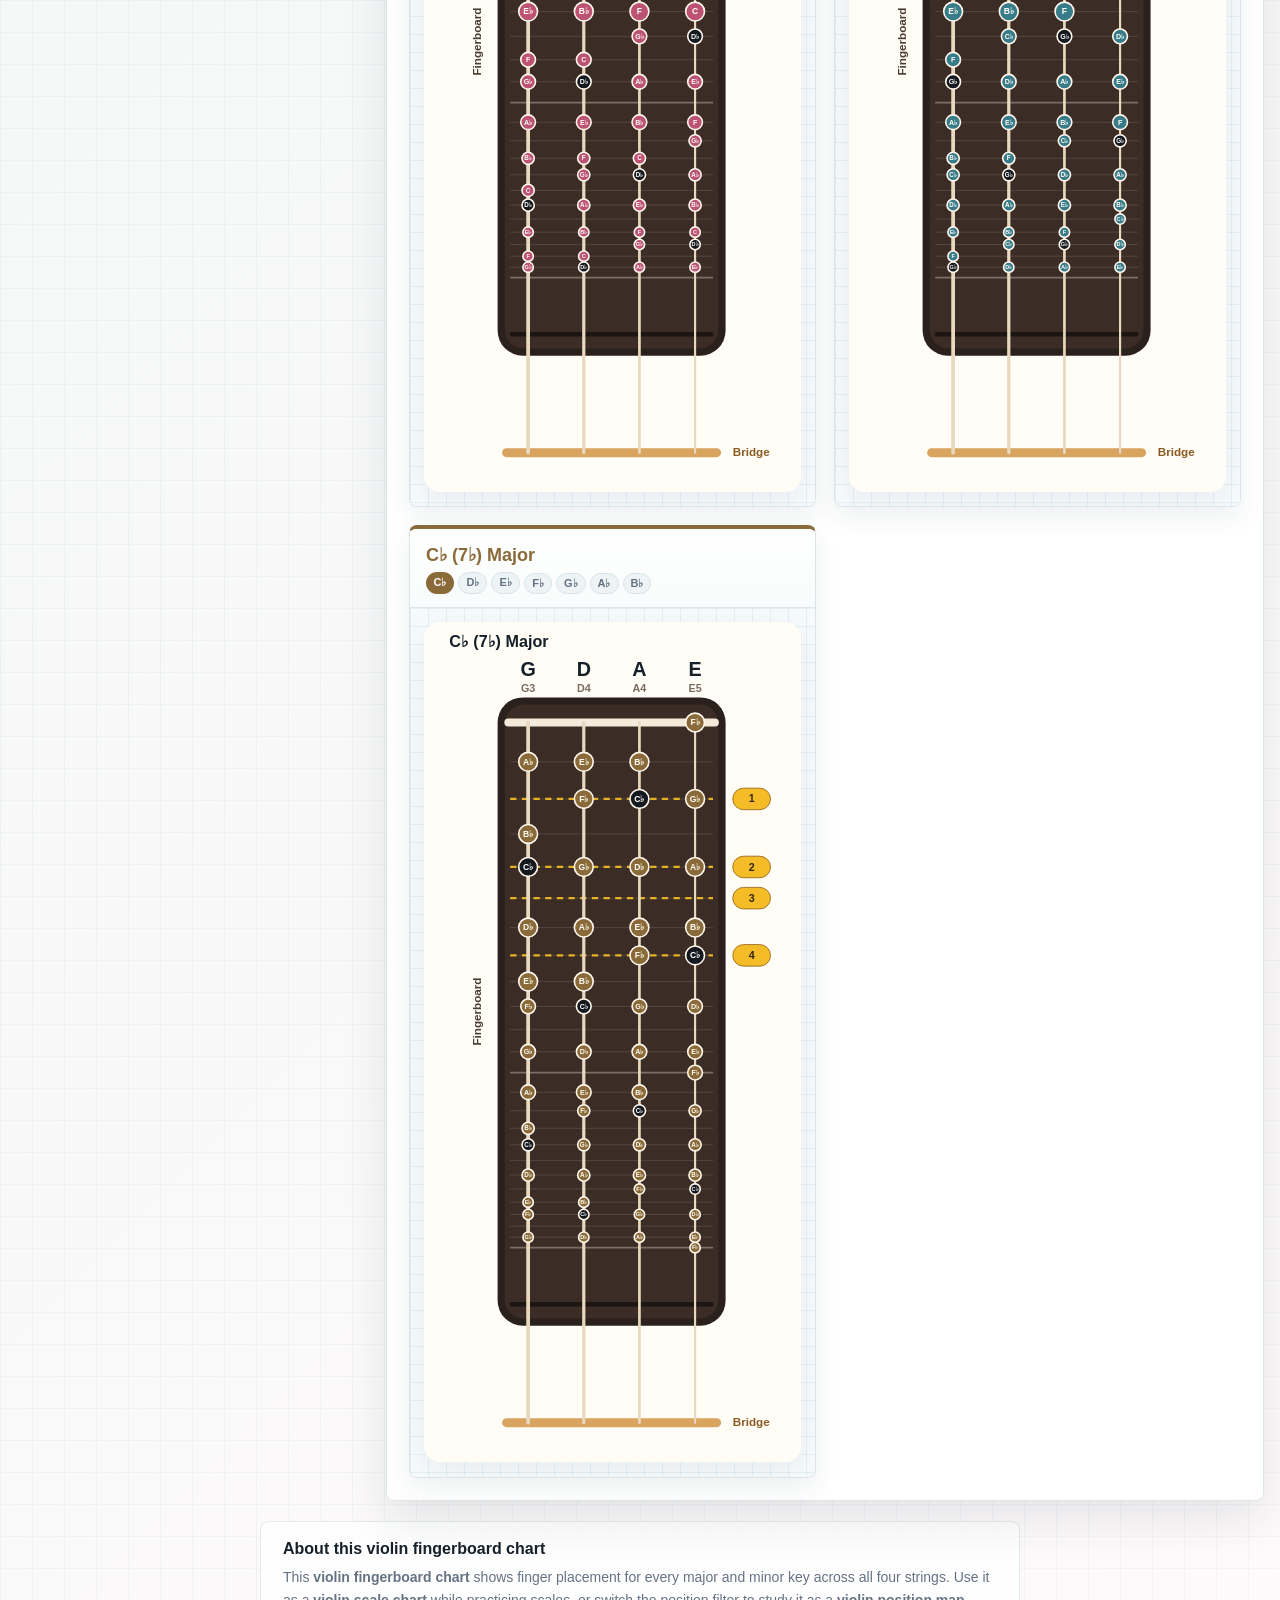
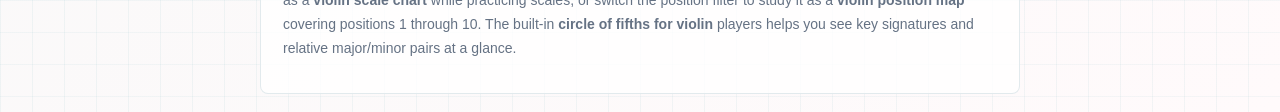
==== commit 0279bec6: "Restore v5 color palette" ====
--- a/en/index.html
+++ b/en/index.html
@@ -12,8 +12,8 @@
     <meta property="og:description" content="Interactive violin fingerboard chart for scales, keys, and positions, with a circle of fifths reference.">
     <meta property="og:type" content="website">
     <meta property="og:url" content="https://xiaoxiao0413.github.io/violin-position-map/">
-    <link rel="stylesheet" href="../styles.css?v=20260624-ui4">
-    <script src="../app.js?v=20260624-ui4" defer></script>
+    <link rel="stylesheet" href="../styles.css?v=20260624-v5colors">
+    <script src="../app.js?v=20260624-v5colors" defer></script>
   </head>
   <body>
     <main class="app-shell">
--- a/styles.css
+++ b/styles.css
@@ -6,6 +6,7 @@
   --line: #d8e3e7;
   --panel: rgba(255, 255, 255, 0.96);
   --panel-solid: #ffffff;
+  --paper-line: rgba(29, 78, 116, 0.08);
   --page: #f6faf9;
   --teal: #0b7f8f;
   --teal-dark: #075e6b;
@@ -552,10 +553,10 @@
   padding: 14px;
   overflow: hidden;
   background:
-    linear-gradient(rgba(11, 127, 143, 0.055) 1px, transparent 1px),
-    linear-gradient(90deg, rgba(11, 127, 143, 0.055) 1px, transparent 1px),
-    #f7fbfc;
-  background-size: 20px 20px, 20px 20px, auto;
+    linear-gradient(rgba(11, 120, 135, 0.08) 1px, transparent 1px),
+    linear-gradient(90deg, rgba(11, 120, 135, 0.08) 1px, transparent 1px),
+    #f8fbfd;
+  background-size: 18px 18px, 18px 18px, auto;
   cursor: zoom-in;
 }
 
@@ -613,9 +614,9 @@
   padding: 70px 28px 28px;
   overflow: hidden;
   background:
-    linear-gradient(rgba(11, 127, 143, 0.055) 1px, transparent 1px),
-    linear-gradient(90deg, rgba(11, 127, 143, 0.055) 1px, transparent 1px),
-    linear-gradient(180deg, #f7fbfc, #edf6f7);
+    linear-gradient(var(--paper-line) 1px, transparent 1px),
+    linear-gradient(90deg, var(--paper-line) 1px, transparent 1px),
+    linear-gradient(180deg, #fff2dd, #ffe7c4);
   background-size: 22px 22px, 22px 22px, auto;
 }
 
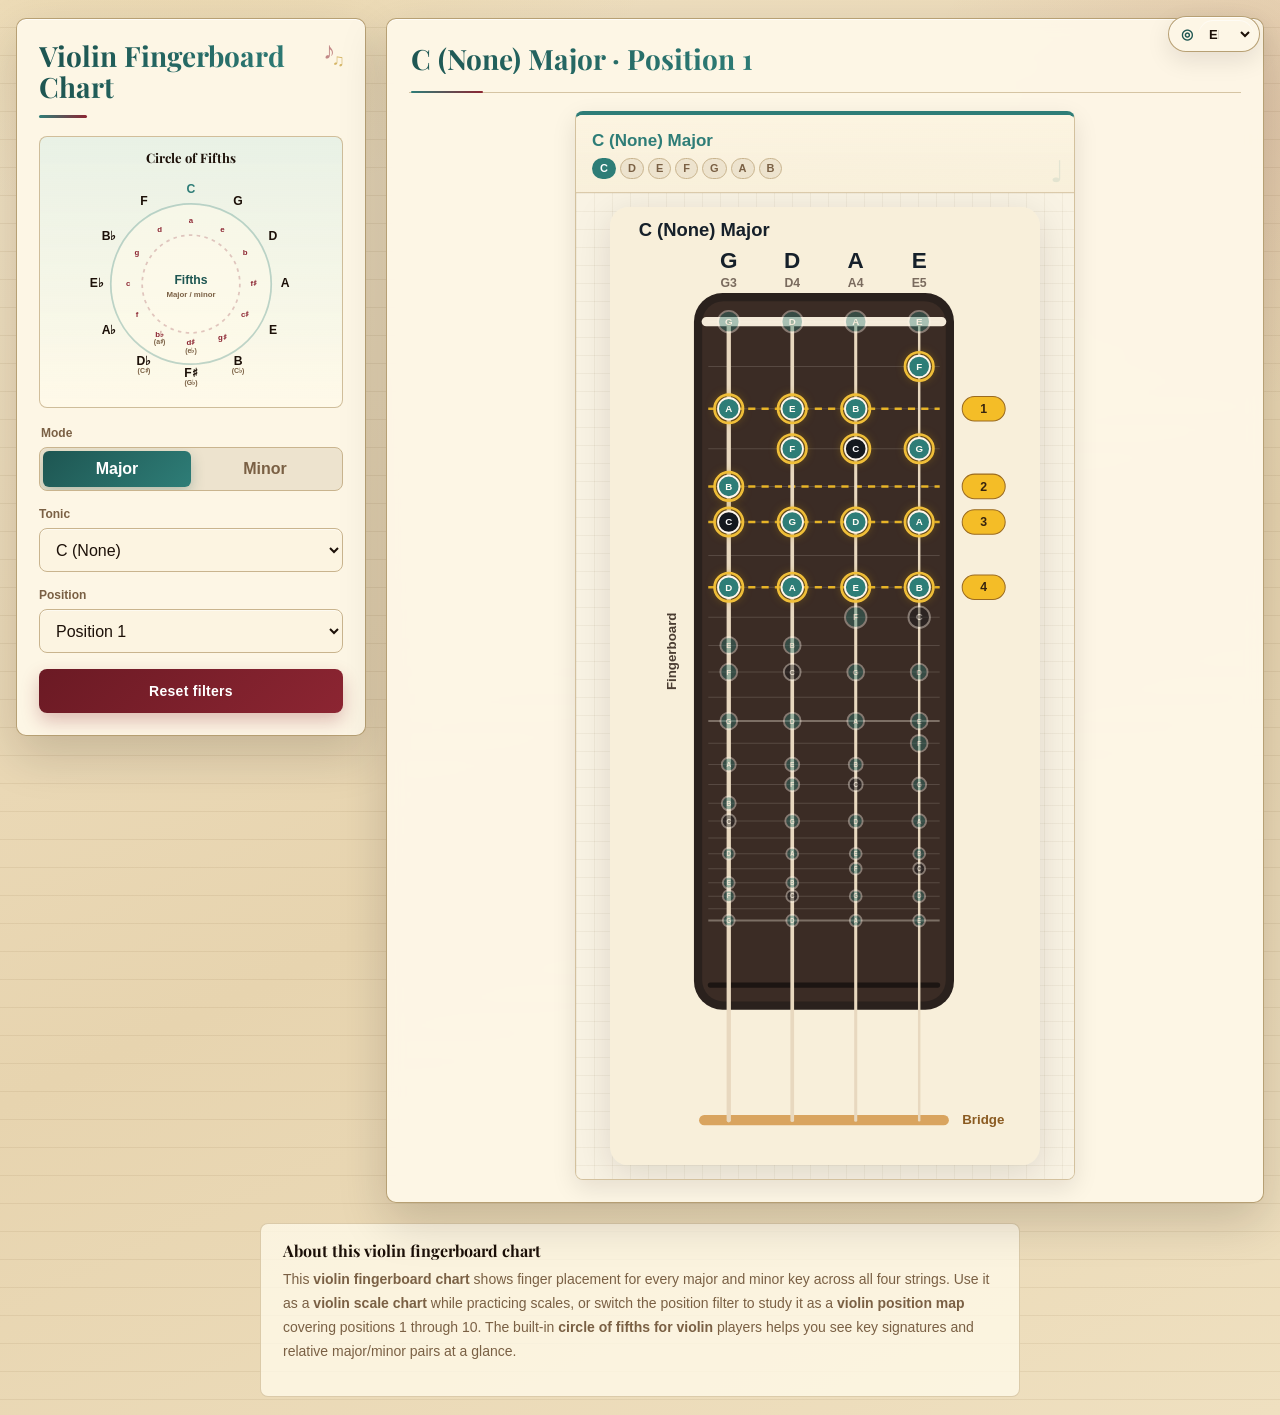
==== commit 8c83362c: "UI 优化：统一暖色面板与字体，去顶部副标题/hover绿框，语言切换器协调，en→EN Co-Authored-By: Claude Opus 4.8 <noreply@anthropic.com>" ====
--- a/en/index.html
+++ b/en/index.html
@@ -3,17 +3,19 @@
   <head>
     <meta charset="utf-8">
     <meta name="viewport" content="width=device-width, initial-scale=1">
+    <meta name="google-site-verification" content="z76xjxY6kRkKO2FdSqYmMXT2T0Ag-CoBl6Cyi8DQak0" />
+    <meta name="google-site-verification" content="Apib7-x98H0j5cPqHWwSMm6dNU4GmODRoqxLiDzdx9I" />
     <title>Violin Fingerboard Chart · Position Map · Circle of Fifths</title>
     <meta name="description" content="Interactive violin fingerboard chart for scales, keys, and positions. Find finger patterns by key, mode, and position, with a circle of fifths reference.">
-    <link rel="canonical" href="https://xiaoxiao0413.github.io/violin-position-map/">
-    <link rel="alternate" hreflang="en" href="https://xiaoxiao0413.github.io/violin-position-map/">
-    <link rel="alternate" hreflang="x-default" href="https://xiaoxiao0413.github.io/violin-position-map/">
+    <link rel="canonical" href="https://xiaoxiao0413.github.io/violin-fingerboard-map/">
+    <link rel="alternate" hreflang="en" href="https://xiaoxiao0413.github.io/violin-fingerboard-map/">
+    <link rel="alternate" hreflang="x-default" href="https://xiaoxiao0413.github.io/violin-fingerboard-map/">
     <meta property="og:title" content="Violin Fingerboard Chart · Position Map · Circle of Fifths">
     <meta property="og:description" content="Interactive violin fingerboard chart for scales, keys, and positions, with a circle of fifths reference.">
     <meta property="og:type" content="website">
-    <meta property="og:url" content="https://xiaoxiao0413.github.io/violin-position-map/">
-    <link rel="stylesheet" href="../styles.css?v=20260624-v5colors">
-    <script src="../app.js?v=20260624-v5colors" defer></script>
+    <meta property="og:url" content="https://xiaoxiao0413.github.io/violin-fingerboard-map/">
+    <link rel="stylesheet" href="../styles.css?v=20260626-ui-polish">
+    <script src="../app.js?v=20260626-ui-polish" defer></script>
   </head>
   <body>
     <main class="app-shell">
@@ -22,13 +24,12 @@
         <select id="language" name="language">
           <option value="zh-Hans">简</option>
           <option value="zh-Hant">繁</option>
-          <option value="en" selected>en</option>
+          <option value="en" selected>EN</option>
         </select>
       </label>
 
       <section class="control-panel" aria-labelledby="app-title">
         <div class="brand-block">
-          <p class="eyebrow" data-i18n="brandEyebrow">Violin Fingerboard Chart</p>
           <h1 id="app-title" data-i18n="appTitle">Violin Fingerboard Chart</h1>
         </div>
 
@@ -103,7 +104,6 @@
       <section class="result-panel" aria-live="polite">
         <div class="result-head">
           <div>
-            <p class="eyebrow" data-i18n="chartsEyebrow">Results</p>
             <h2 id="result-title">All Keys · Major</h2>
           </div>
         </div>
--- a/styles.css
+++ b/styles.css
@@ -1,47 +1,60 @@
+@import url('https://fonts.googleapis.com/css2?family=Playfair+Display:ital,wght@0,500;0,700;0,900;1,500;1,700&display=swap');
+
+/* ─── Unified Musical Colour System ─────────────────────────────
+   Palette: Aged Parchment × Patina Brass × Violin Burgundy × India Ink
+   ──────────────────────────────────────────────────────────────── */
 :root {
   color-scheme: light;
-  --ink: #17212b;
-  --muted: #657284;
-  --soft: #eef4f6;
-  --line: #d8e3e7;
-  --panel: rgba(255, 255, 255, 0.96);
-  --panel-solid: #ffffff;
-  --paper-line: rgba(29, 78, 116, 0.08);
-  --page: #f6faf9;
-  --teal: #0b7f8f;
-  --teal-dark: #075e6b;
-  --teal-soft: #dff3f5;
-  --accent: #d84f6a;
-  --accent-soft: #ffe8ed;
-  --gold: #e3ad2f;
-  --string: #23313e;
-  --shadow: 0 18px 46px rgba(30, 55, 72, 0.11);
-  --shadow-soft: 0 10px 26px rgba(30, 55, 72, 0.075);
+  --ink:          #1c1008;          /* India ink – near-black warm */
+  --muted:        #7a6044;          /* warm brown-gray */
+  --soft:         #ede3ce;          /* light parchment */
+  --line:         #c9b48e;          /* warm tan borders */
+  --panel:        rgba(253, 246, 230, 0.98);   /* warm cream panel (lifts off bg) */
+  --panel-solid:  #fcf4e1;          /* solid warm cream */
+  --page:         #f5ecda;          /* parchment page */
+  --teal:         #2e7d77;          /* patina brass / verdigris */
+  --teal-dark:    #1e5652;          /* deep instrument metal */
+  --teal-soft:    #d2eeeb;          /* light teal tint */
+  --accent:       #8c2532;          /* deep burgundy – violin red */
+  --accent-soft:  #f2dde0;          /* light blush */
+  --gold:         #b8870c;          /* dark goldenrod */
+  --gold-soft:    #fdf0c4;
+  --string:       #3d2b18;          /* warm dark brown */
+  --shadow:       0 18px 48px rgba(20, 10, 4, 0.17);
+  --shadow-soft:  0 8px 24px rgba(20, 10, 4, 0.10);
+  /* Typography: serif only for page titles, sans everywhere else.
+     CJK falls through to YaHei/PingFang so Chinese matches the body. */
+  --font-sans:  Inter, "Segoe UI", "Microsoft YaHei", "PingFang SC", Arial, sans-serif;
+  --font-serif: 'Playfair Display', Georgia, "Microsoft YaHei", "PingFang SC", serif;
 }
 
 * {
   box-sizing: border-box;
 }
 
+/* ─── Page Background: Warm Parchment + Ruled Staff Lines ────── */
 body {
   margin: 0;
   min-height: 100vh;
   overflow-x: hidden;
   color: var(--ink);
   background:
-    radial-gradient(680px 460px at 8% -6%, rgba(11, 127, 143, 0.1), transparent 60%),
-    radial-gradient(620px 420px at 104% 8%, rgba(216, 79, 106, 0.08), transparent 58%),
-    linear-gradient(90deg, rgba(11, 127, 143, 0.05) 1px, transparent 1px),
-    linear-gradient(rgba(11, 127, 143, 0.045) 1px, transparent 1px),
-    linear-gradient(135deg, #f7fbfb 0%, #f2f7f6 56%, #fffafb 100%);
-  background-size: 140% 140%, 140% 140%, 32px 32px, 32px 32px, auto;
-  font-family:
-    Inter,
-    "Segoe UI",
-    "Microsoft YaHei",
-    "PingFang SC",
-    Arial,
-    sans-serif;
+    repeating-linear-gradient(
+      transparent 0, transparent 27px,
+      rgba(110, 78, 32, 0.085) 27px, rgba(110, 78, 32, 0.085) 28px
+    ),
+    radial-gradient(ellipse 900px 600px at 8% -8%, rgba(184, 135, 12, 0.14), transparent 62%),
+    radial-gradient(ellipse 700px 500px at 102% 6%, rgba(140, 37, 50, 0.10), transparent 58%),
+    linear-gradient(155deg, #f1e2c4 0%, #e7d4af 55%, #efe0c0 100%);
+  background-size: auto, 140% 140%, 140% 140%, auto;
+  background-position: 0 0, 0% 0%, 100% 0%, 0 0;
+  animation: drift-blobs 30s ease-in-out infinite alternate;
+  font-family: var(--font-sans);
+}
+
+@keyframes drift-blobs {
+  0%   { background-position: 0 0, 0%  0%,  100% 0%, 0 0; }
+  100% { background-position: 0 0, 7% 12%,  90% 16%, 0 0; }
 }
 
 button,
@@ -52,50 +65,67 @@
 
 button,
 select {
-  transition: border-color 0.18s ease, background 0.18s ease, box-shadow 0.18s ease, transform 0.18s ease;
-}
-
+  transition: border-color 0.18s ease, background 0.18s ease,
+              box-shadow 0.18s ease, transform 0.18s ease;
+}
+
+/* ─── Language Switcher ──────────────────────────────────────── */
 .language-control {
   position: fixed;
   top: 16px;
   right: 20px;
   z-index: 20;
   display: inline-flex;
-  gap: 4px;
+  gap: 6px;
   align-items: center;
-  min-height: 34px;
-  padding: 0 8px;
-  border: 1px solid rgba(216, 227, 231, 0.9);
+  min-height: 36px;
+  padding: 0 6px 0 12px;
+  border: 1px solid rgba(176, 150, 104, 0.9);
   border-radius: 999px;
-  background: rgba(255, 255, 255, 0.9);
-  box-shadow: var(--shadow-soft);
+  background: var(--panel);
+  box-shadow:
+    0 1px 0 rgba(255, 255, 255, 0.7) inset,
+    var(--shadow-soft);
   backdrop-filter: blur(10px);
+  transition: border-color 0.18s ease, box-shadow 0.18s ease;
+}
+
+.language-control:hover {
+  border-color: var(--teal);
+  box-shadow:
+    0 1px 0 rgba(255, 255, 255, 0.7) inset,
+    var(--shadow);
 }
 
 .language-icon {
   color: var(--teal-dark);
-  font-size: 13px;
+  font-size: 14px;
   font-weight: 900;
   line-height: 1;
 }
 
 .language-control select {
-  width: 58px;
+  width: 54px;
   min-height: 28px;
-  padding: 0 16px 0 6px;
+  padding: 0 18px 0 6px;
   color: var(--ink);
   border: 0;
+  border-radius: 999px;
   background-color: transparent;
-  font-size: 12px;
+  font-family: var(--font-sans);
+  font-size: 13px;
   font-weight: 800;
+  letter-spacing: 0.02em;
   text-overflow: clip;
-}
-
-.language-control select:focus {
-  outline: 2px solid rgba(11, 127, 143, 0.22);
-  border-color: transparent;
-}
-
+  cursor: pointer;
+}
+
+.language-control select:focus-visible {
+  outline: 2px solid rgba(46, 125, 119, 0.4);
+  outline-offset: 2px;
+}
+
+/* ─── Layout Shell ───────────────────────────────────────────── */
 .app-shell {
   display: grid;
   grid-template-columns: minmax(270px, 350px) minmax(0, 1fr);
@@ -109,9 +139,11 @@
 .control-panel,
 .result-panel {
   background: var(--panel);
-  border: 1px solid rgba(216, 227, 231, 0.86);
-  border-radius: 8px;
-  box-shadow: var(--shadow);
+  border: 1px solid rgba(176, 150, 104, 0.9);
+  border-radius: 10px;
+  box-shadow:
+    0 1px 0 rgba(255, 255, 255, 0.7) inset,
+    var(--shadow);
   backdrop-filter: blur(8px);
 }
 
@@ -123,8 +155,8 @@
   color: var(--muted);
   font-size: 14px;
   line-height: 1.7;
-  background: rgba(255, 255, 255, 0.78);
-  border: 1px solid rgba(216, 227, 231, 0.74);
+  background: rgba(255, 250, 233, 0.78);
+  border: 1px solid rgba(201, 180, 142, 0.65);
   border-radius: 8px;
 }
 
@@ -134,6 +166,7 @@
   font-size: 16px;
 }
 
+/* ─── Control Panel ──────────────────────────────────────────── */
 .control-panel {
   position: sticky;
   top: 16px;
@@ -144,16 +177,46 @@
   padding: 22px;
 }
 
+/* ─── Brand Block ────────────────────────────────────────────── */
 .brand-block {
   position: relative;
   padding-bottom: 2px;
 }
 
+.brand-block::before {
+  position: absolute;
+  top: -4px;
+  right: 8px;
+  color: var(--accent);
+  font-size: 24px;
+  opacity: 0.52;
+  content: "♪";
+  animation: note-float 4s ease-in-out infinite;
+}
+
+.brand-block::after {
+  position: absolute;
+  top: 10px;
+  right: -2px;
+  color: var(--gold);
+  font-size: 17px;
+  opacity: 0.58;
+  content: "♫";
+  animation: note-float 4s ease-in-out infinite 1.2s;
+}
+
+@keyframes note-float {
+  0%, 100% { transform: translateY(0) rotate(0deg); }
+  50%       { transform: translateY(-6px) rotate(7deg); }
+}
+
+/* ─── Typography ─────────────────────────────────────────────── */
 .eyebrow {
   margin: 0 0 8px;
   color: var(--teal-dark);
+  font-family: var(--font-sans);
   font-size: 11px;
-  font-weight: 900;
+  font-weight: 700;
   letter-spacing: 0.08em;
   text-transform: uppercase;
 }
@@ -167,39 +230,60 @@
 
 h1 {
   margin-bottom: 0;
-  color: var(--ink);
-  font-size: 30px;
-  line-height: 1.04;
+  font-family: var(--font-serif);
+  font-size: 28px;
+  line-height: 1.1;
   letter-spacing: 0;
+  background: linear-gradient(115deg, var(--teal-dark) 5%, var(--teal) 40%, var(--accent) 75%, var(--gold) 100%);
+  background-size: 220% 100%;
+  background-clip: text;
+  -webkit-background-clip: text;
+  color: transparent;
+  -webkit-text-fill-color: transparent;
+  animation: title-shine 9s ease-in-out infinite alternate;
+}
+
+@keyframes title-shine {
+  0%   { background-position: 0% 50%; }
+  100% { background-position: 100% 50%; }
 }
 
 h1::after {
   display: block;
-  width: 54px;
-  height: 4px;
-  margin-top: 14px;
+  width: 48px;
+  height: 3px;
+  margin-top: 12px;
   border-radius: 999px;
   background: linear-gradient(90deg, var(--teal), var(--accent));
   content: "";
 }
 
+h2 {
+  margin-bottom: 0;
+  font-family: var(--font-serif);
+  font-size: 28px;
+  line-height: 1.12;
+  letter-spacing: 0;
+}
+
+/* ─── Circle of Fifths ───────────────────────────────────────── */
 .fifths-wheel {
   display: grid;
   gap: 10px;
   justify-items: center;
   padding: 13px 12px 14px;
-  border: 1px solid rgba(216, 227, 231, 0.9);
+  border: 1px solid rgba(201, 180, 142, 0.85);
   border-radius: 8px;
   background:
-    linear-gradient(180deg, rgba(223, 243, 245, 0.56), rgba(255, 255, 255, 0.82)),
-    #ffffff;
+    linear-gradient(180deg, rgba(210, 238, 235, 0.45), rgba(255, 250, 233, 0.95)),
+    var(--panel-solid);
 }
 
 .fifths-wheel h2 {
   margin: 0;
   color: var(--ink);
   font-size: 13px;
-  font-weight: 900;
+  font-weight: 700;
   line-height: 1.2;
 }
 
@@ -210,14 +294,14 @@
 }
 
 .fifths-ring {
-  fill: rgba(255, 255, 255, 0.42);
-  stroke: rgba(11, 127, 143, 0.34);
+  fill: rgba(255, 250, 233, 0.45);
+  stroke: rgba(46, 125, 119, 0.3);
   stroke-width: 2;
 }
 
 .fifths-inner-ring {
-  fill: rgba(255, 255, 255, 0.36);
-  stroke: rgba(216, 79, 106, 0.28);
+  fill: rgba(255, 250, 233, 0.38);
+  stroke: rgba(140, 37, 50, 0.24);
   stroke-width: 2;
   stroke-dasharray: 4 5;
 }
@@ -260,6 +344,7 @@
   font-weight: 800;
 }
 
+/* Interactive circle of fifths */
 .fifths-major text[data-key],
 .fifths-minor text[data-key] {
   cursor: pointer;
@@ -279,6 +364,7 @@
   fill: var(--teal);
 }
 
+/* ─── Filters ────────────────────────────────────────────────── */
 .filters {
   display: grid;
   gap: 16px;
@@ -298,9 +384,10 @@
   margin-bottom: 7px;
   color: var(--muted);
   font-size: 12px;
-  font-weight: 900;
-}
-
+  font-weight: 800;
+}
+
+/* Mode Toggle */
 .segmented {
   display: grid;
   grid-template-columns: 1fr 1fr;
@@ -336,19 +423,15 @@
   min-height: 36px;
   padding: 0 12px;
   color: var(--muted);
-  font-weight: 850;
+  font-weight: 800;
   border-radius: 6px;
-}
-
-.segmented span {
   transition: background 0.2s ease, color 0.2s ease, box-shadow 0.2s ease;
 }
 
 .segmented input:checked + span {
   color: #ffffff;
   background: linear-gradient(135deg, var(--teal-dark), var(--teal));
-  box-shadow: 0 6px 16px rgba(7, 94, 107, 0.24);
-
+  box-shadow: 0 5px 14px rgba(30, 86, 82, 0.28);
 }
 
 .segmented label:hover span {
@@ -360,7 +443,7 @@
 }
 
 .segmented input:focus-visible + span {
-  outline: 3px solid rgba(11, 127, 143, 0.28);
+  outline: 3px solid rgba(46, 125, 119, 0.28);
   outline-offset: -3px;
 }
 
@@ -368,6 +451,7 @@
   display: block;
 }
 
+/* Dropdowns */
 select,
 input[type="number"] {
   width: 100%;
@@ -376,13 +460,13 @@
   color: var(--ink);
   border: 1px solid var(--line);
   border-radius: 8px;
-  background: #ffffff;
-  box-shadow: inset 0 1px 0 rgba(255, 255, 255, 0.86);
+  background: var(--panel-solid);
+  box-shadow: inset 0 1px 0 rgba(255, 255, 255, 0.55);
 }
 
 select:hover,
 input[type="number"]:hover {
-  border-color: rgba(11, 127, 143, 0.42);
+  border-color: rgba(46, 125, 119, 0.45);
 }
 
 input[type="number"] {
@@ -391,31 +475,36 @@
 
 select:focus,
 input[type="number"]:focus {
-  outline: 3px solid rgba(11, 127, 143, 0.18);
+  outline: 3px solid rgba(46, 125, 119, 0.2);
   border-color: var(--teal);
 }
 
+/* Reset Button – Burgundy, musical feel */
 .reset-button {
   min-height: 44px;
   color: #ffffff;
   border: 0;
   border-radius: 8px;
-  background: linear-gradient(135deg, var(--teal-dark), var(--teal));
-  box-shadow: 0 9px 18px rgba(7, 94, 107, 0.22);
+  background: linear-gradient(135deg, #6b1a24, var(--accent));
+  box-shadow: 0 8px 18px rgba(140, 37, 50, 0.28);
   cursor: pointer;
-  font-weight: 900;
+  font-family: var(--font-sans);
+  font-weight: 700;
+  font-size: 14px;
+  letter-spacing: 0.02em;
   transition: box-shadow 0.2s ease, background 0.2s ease, transform 0.2s ease;
 }
 
 .reset-button:hover {
   transform: translateY(-1px);
-  box-shadow: 0 14px 24px rgba(7, 94, 107, 0.28);
+  box-shadow: 0 12px 24px rgba(140, 37, 50, 0.36);
 }
 
 .reset-button:active {
   transform: translateY(0);
 }
 
+/* ─── Result Panel ───────────────────────────────────────────── */
 .result-panel {
   display: flex;
   flex-direction: column;
@@ -431,9 +520,10 @@
   justify-content: space-between;
   gap: 16px;
   padding: 2px 2px 18px;
-  border-bottom: 1px solid rgba(216, 227, 231, 0.86);
-}
-
+  border-bottom: 1px solid rgba(201, 180, 142, 0.75);
+}
+
+/* Gradient accent line under result heading */
 .result-head::after {
   position: absolute;
   left: 2px;
@@ -445,17 +535,18 @@
   content: "";
 }
 
-h2 {
-  margin-bottom: 0;
-  font-size: 30px;
-  line-height: 1.12;
-  letter-spacing: 0;
-}
-
+/* Result title gradient */
 #result-title {
-  color: var(--ink);
-}
-
+  background: linear-gradient(115deg, var(--teal-dark) 0%, var(--teal) 48%, var(--accent) 100%);
+  background-size: 220% 100%;
+  background-clip: text;
+  -webkit-background-clip: text;
+  color: transparent;
+  -webkit-text-fill-color: transparent;
+  animation: title-shine 9s ease-in-out infinite alternate;
+}
+
+/* ─── Diagram Grid ───────────────────────────────────────────── */
 .diagram-grid {
   display: grid;
   grid-template-columns: repeat(auto-fill, minmax(290px, 1fr));
@@ -468,22 +559,23 @@
   justify-content: center;
 }
 
+/* ─── Diagram Card ───────────────────────────────────────────── */
 .diagram-card {
   min-width: 0;
   overflow: hidden;
-  border: 1px solid rgba(216, 227, 231, 0.9);
+  border: 1px solid rgba(201, 180, 142, 0.8);
   border-top: 4px solid var(--key-color, var(--teal));
   border-radius: 8px;
-  background: #ffffff;
+  background: var(--panel-solid);
   box-shadow: var(--shadow-soft);
   animation: card-in 0.26s ease both;
   transition: transform 0.2s ease, border-color 0.2s ease, box-shadow 0.2s ease;
 }
 
 .diagram-card:hover {
-  border-color: rgba(11, 127, 143, 0.22);
+  border-color: rgba(110, 78, 32, 0.22);
   border-top-color: var(--key-color, var(--teal));
-  box-shadow: 0 18px 38px rgba(30, 55, 72, 0.14);
+  box-shadow: 0 16px 36px rgba(20, 10, 4, 0.18);
   transform: translateY(-2px);
 }
 
@@ -492,20 +584,36 @@
   grid-template-rows: auto auto auto;
 }
 
+/* Card header with subtle parchment + musical watermark */
 .formula-card-head {
+  position: relative;
   display: grid;
   gap: 6px;
   padding: 15px 16px 13px;
-  border-bottom: 1px solid rgba(216, 227, 231, 0.86);
-  background: linear-gradient(180deg, #ffffff, #f9fcfc);
+  border-bottom: 1px solid rgba(201, 180, 142, 0.65);
+  background: linear-gradient(180deg, var(--panel-solid), rgba(245, 236, 213, 0.55));
+  overflow: hidden;
+}
+
+.formula-card-head::after {
+  content: "♩";
+  position: absolute;
+  right: 10px;
+  bottom: 5px;
+  font-size: 30px;
+  color: var(--key-color, var(--teal));
+  opacity: 0.1;
+  pointer-events: none;
+  line-height: 1;
 }
 
 .formula-card-head h3 {
   margin: 0;
   padding: 0;
+  font-family: var(--font-sans);
+  font-weight: 800;
   color: var(--key-color, var(--teal-dark));
-  font-size: 18px;
-  font-weight: 900;
+  font-size: 17px;
   line-height: 1.25;
   border-radius: 0;
   background: none;
@@ -515,10 +623,11 @@
   margin: 0;
   color: var(--muted);
   font-size: 13px;
-  font-weight: 750;
+  font-weight: 700;
   line-height: 1.35;
 }
 
+/* Scale note badges */
 .scale-notes {
   display: flex;
   flex-wrap: wrap;
@@ -545,6 +654,7 @@
   border-color: transparent;
 }
 
+/* ─── Fingerboard Diagram ────────────────────────────────────── */
 .fingerboard-media {
   position: relative;
   display: flex;
@@ -552,12 +662,38 @@
   min-width: 0;
   padding: 14px;
   overflow: hidden;
+  /* Warm grid – like manuscript staff paper */
   background:
-    linear-gradient(rgba(11, 120, 135, 0.08) 1px, transparent 1px),
-    linear-gradient(90deg, rgba(11, 120, 135, 0.08) 1px, transparent 1px),
-    #f8fbfd;
+    linear-gradient(rgba(110, 78, 32, 0.06) 1px, transparent 1px),
+    linear-gradient(90deg, rgba(110, 78, 32, 0.06) 1px, transparent 1px),
+    #f9f3e4;
   background-size: 18px 18px, 18px 18px, auto;
   cursor: zoom-in;
+}
+
+/* Zoom hint icon */
+.fingerboard-media::after {
+  content: "⤢";
+  position: absolute;
+  bottom: 10px;
+  right: 10px;
+  width: 26px;
+  height: 26px;
+  display: flex;
+  align-items: center;
+  justify-content: center;
+  font-size: 13px;
+  color: var(--teal-dark);
+  background: rgba(255, 250, 233, 0.92);
+  border: 1px solid rgba(46, 125, 119, 0.22);
+  border-radius: 50%;
+  opacity: 0;
+  transition: opacity 0.2s ease;
+  pointer-events: none;
+}
+
+.fingerboard-media:hover::after {
+  opacity: 1;
 }
 
 .fingerboard-svg {
@@ -565,15 +701,20 @@
   width: min(100%, 430px);
   height: auto;
   border-radius: 8px;
-  filter: drop-shadow(0 8px 16px rgba(30, 55, 72, 0.08));
-}
-
-.fingerboard-media:hover .fingerboard-svg,
+  filter: drop-shadow(0 8px 18px rgba(20, 10, 4, 0.12));
+}
+
+.fingerboard-svg text,
+.fifths-svg text {
+  font-family: var(--font-sans);
+}
+
 .fingerboard-media:focus-visible .fingerboard-svg {
-  outline: 3px solid rgba(11, 127, 143, 0.28);
+  outline: 3px solid rgba(46, 125, 119, 0.28);
   outline-offset: 2px;
 }
 
+/* Note dots */
 .note-dot {
   transition: opacity 0.15s ease, filter 0.15s ease;
 }
@@ -583,9 +724,10 @@
 }
 
 .note-dot.note-in-position circle:last-of-type {
-  filter: drop-shadow(0 0 5px rgba(227, 173, 47, 0.9));
-}
-
+  filter: drop-shadow(0 0 5px rgba(184, 135, 12, 0.9));
+}
+
+/* ─── Animations ─────────────────────────────────────────────── */
 @keyframes card-in {
   from {
     opacity: 0;
@@ -606,6 +748,7 @@
   }
 }
 
+/* ─── Diagram Media (image-based cards, legacy) ──────────────── */
 .diagram-media {
   position: relative;
   display: grid;
@@ -614,9 +757,9 @@
   padding: 70px 28px 28px;
   overflow: hidden;
   background:
-    linear-gradient(var(--paper-line) 1px, transparent 1px),
-    linear-gradient(90deg, var(--paper-line) 1px, transparent 1px),
-    linear-gradient(180deg, #fff2dd, #ffe7c4);
+    linear-gradient(rgba(110, 78, 32, 0.06) 1px, transparent 1px),
+    linear-gradient(90deg, rgba(110, 78, 32, 0.06) 1px, transparent 1px),
+    linear-gradient(180deg, #fdf8ec, #f5ecda);
   background-size: 22px 22px, 22px 22px, auto;
 }
 
@@ -628,14 +771,15 @@
   max-width: calc(100% - 34px);
   padding: 8px 14px 10px;
   color: #ffffff;
+  font-family: var(--font-sans);
   font-size: 22px;
-  font-weight: 900;
+  font-weight: 800;
   line-height: 1;
   text-align: center;
   white-space: nowrap;
   border-radius: 8px;
   background: var(--teal-dark);
-  box-shadow: 0 8px 16px rgba(7, 94, 107, 0.22);
+  box-shadow: 0 8px 16px rgba(30, 86, 82, 0.24);
   transform: translateX(-50%);
 }
 
@@ -654,7 +798,7 @@
   display: block;
   width: min(82%, 260px);
   border-radius: 8px;
-  box-shadow: 0 10px 22px rgba(30, 55, 72, 0.14);
+  box-shadow: 0 10px 22px rgba(20, 10, 4, 0.15);
   cursor: zoom-in;
   transition: transform 0.18s ease;
 }
@@ -671,7 +815,7 @@
 }
 
 .diagram-image:focus-visible {
-  outline: 3px solid rgba(11, 127, 143, 0.42);
+  outline: 3px solid rgba(46, 125, 119, 0.42);
   outline-offset: 2px;
 }
 
@@ -683,20 +827,21 @@
   color: var(--muted);
   border: 2px dashed var(--line);
   border-radius: 8px;
-  background: rgba(255, 255, 255, 0.66);
-}
-
+  background: rgba(255, 250, 233, 0.6);
+}
+
+/* ─── Lightbox ───────────────────────────────────────────────── */
 .lightbox {
   max-width: min(94vw, 620px);
   padding: 16px;
   border: 0;
   border-radius: 8px;
-  background: #ffffff;
+  background: var(--panel-solid);
   box-shadow: var(--shadow);
 }
 
 .lightbox::backdrop {
-  background: rgba(23, 33, 43, 0.72);
+  background: rgba(18, 9, 4, 0.74);
   backdrop-filter: blur(6px);
 }
 
@@ -736,7 +881,8 @@
 .lightbox figcaption {
   margin-top: 10px;
   color: var(--ink);
-  font-weight: 800;
+  font-family: var(--font-sans);
+  font-weight: 700;
 }
 
 .lightbox-close {
@@ -757,11 +903,16 @@
   transition: background 0.15s ease, transform 0.15s ease;
 }
 
+.lightbox-close::before {
+  content: "×";
+}
+
 .lightbox-close:hover {
   background: var(--accent);
-  transform: scale(1.06);
-}
-
+  transform: scale(1.06) rotate(90deg);
+}
+
+/* ─── Diagram Caption (legacy image cards) ───────────────────── */
 .diagram-caption {
   display: grid;
   grid-template-columns: auto minmax(0, 1fr);
@@ -769,14 +920,16 @@
   align-items: center;
   min-height: 74px;
   padding: 12px 14px 14px;
-  border-top: 1px solid rgba(216, 227, 231, 0.86);
-  background: rgba(255, 255, 255, 0.78);
+  border-top: 1px solid rgba(201, 180, 142, 0.75);
+  background: rgba(255, 250, 233, 0.7);
 }
 
 h3 {
   margin-bottom: 0;
   padding: 6px 10px;
   color: var(--ink);
+  font-family: var(--font-sans);
+  font-weight: 700;
   font-size: 16px;
   line-height: 1.25;
   border-radius: 6px;
@@ -790,6 +943,7 @@
   line-height: 1.35;
 }
 
+/* ─── Responsive ─────────────────────────────────────────────── */
 @media (max-width: 960px) {
   .control-panel {
     position: static;
@@ -822,11 +976,11 @@
   }
 
   h1 {
-    font-size: 26px;
+    font-size: 24px;
   }
 
   h2 {
-    font-size: 25px;
+    font-size: 23px;
   }
 
   .result-head {
@@ -848,6 +1002,6 @@
   }
 
   .diagram-pill {
-    font-size: 21px;
-  }
-}
+    font-size: 20px;
+  }
+}
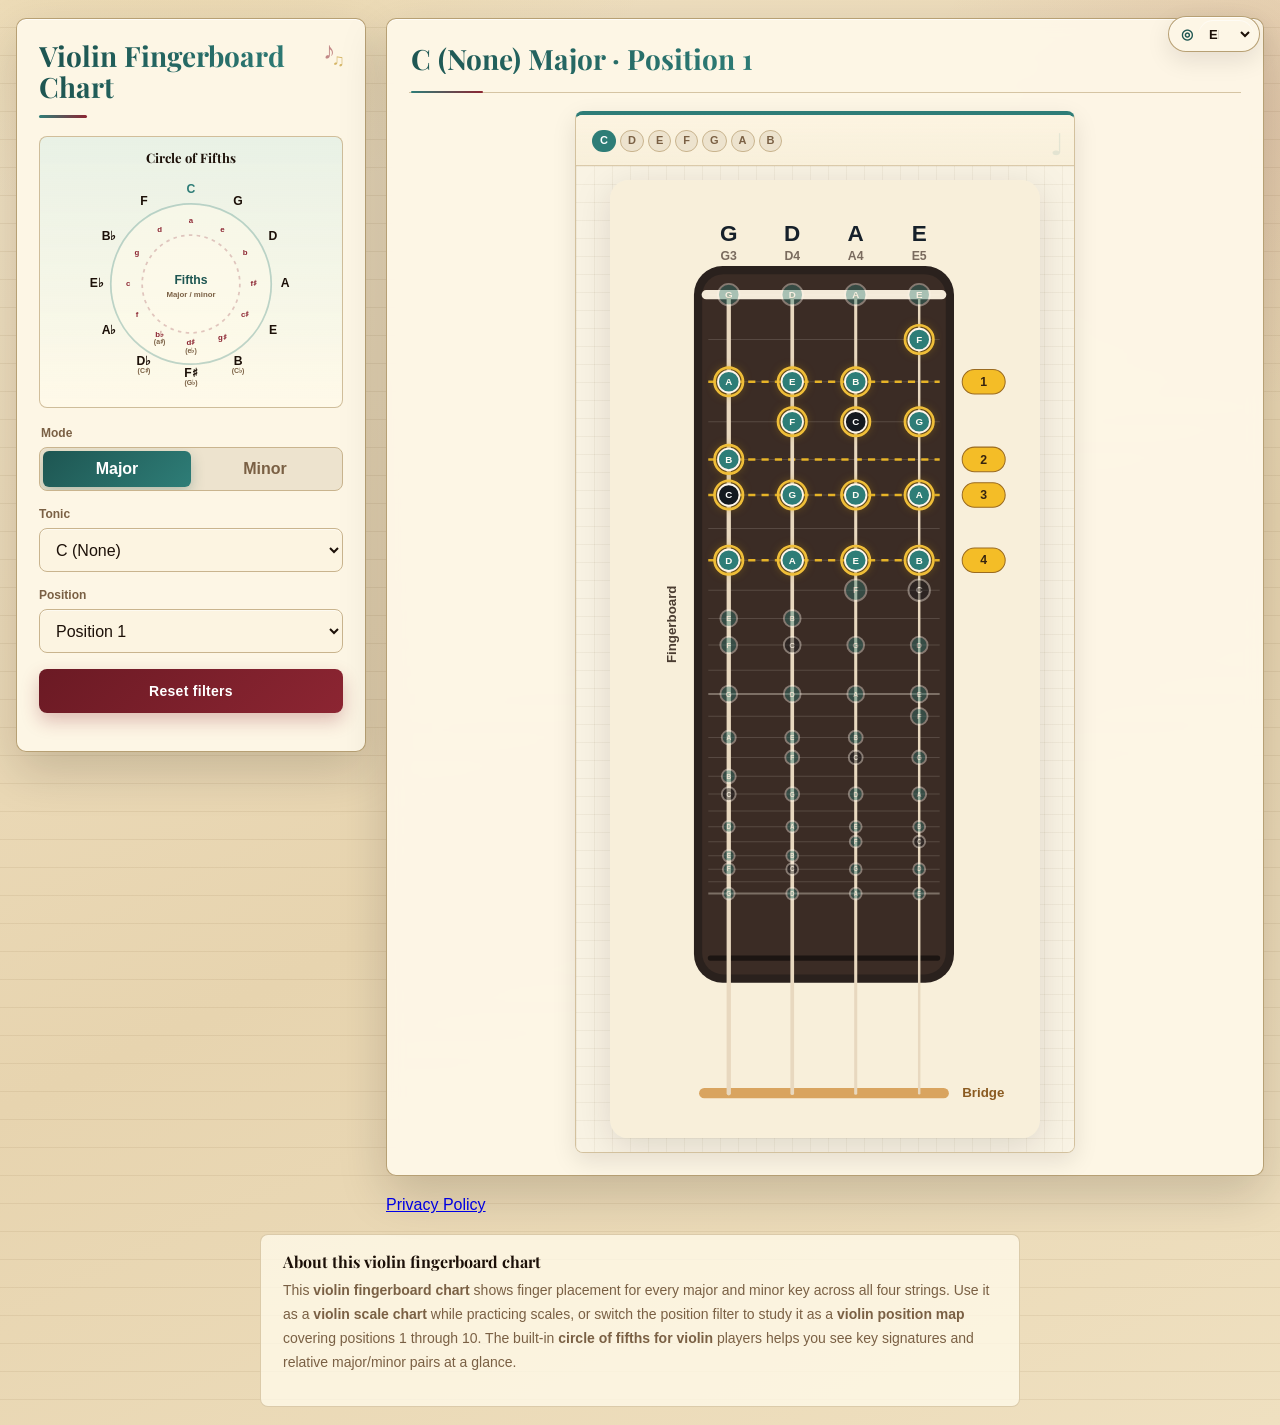
==== commit 2bef6e7b: "去掉重复的调名标题，key+mode 只在顶部大标题显示一次 此前 "C (None) Major" 在三处重复出现：顶部大标题、卡片头h3、指板图SVG内左上角。 现删除卡片头h3和SVG内文字，卡" ====
--- a/en/index.html
+++ b/en/index.html
@@ -4,7 +4,6 @@
     <meta charset="utf-8">
     <meta name="viewport" content="width=device-width, initial-scale=1">
     <meta name="google-site-verification" content="z76xjxY6kRkKO2FdSqYmMXT2T0Ag-CoBl6Cyi8DQak0" />
-    <meta name="google-site-verification" content="Apib7-x98H0j5cPqHWwSMm6dNU4GmODRoqxLiDzdx9I" />
     <title>Violin Fingerboard Chart · Position Map · Circle of Fifths</title>
     <meta name="description" content="Interactive violin fingerboard chart for scales, keys, and positions. Find finger patterns by key, mode, and position, with a circle of fifths reference.">
     <link rel="canonical" href="https://xiaoxiao0413.github.io/violin-fingerboard-map/">
@@ -14,8 +13,49 @@
     <meta property="og:description" content="Interactive violin fingerboard chart for scales, keys, and positions, with a circle of fifths reference.">
     <meta property="og:type" content="website">
     <meta property="og:url" content="https://xiaoxiao0413.github.io/violin-fingerboard-map/">
-    <link rel="stylesheet" href="../styles.css?v=20260626-ui-polish">
-    <script src="../app.js?v=20260626-ui-polish" defer></script>
+    <meta property="og:image" content="https://xiaoxiao0413.github.io/violin-fingerboard-map/assets/og-image.png">
+    <meta property="og:image:width" content="1200">
+    <meta property="og:image:height" content="630">
+    <meta name="twitter:card" content="summary_large_image">
+    <meta name="twitter:title" content="Violin Fingerboard Chart · Position Map · Circle of Fifths">
+    <meta name="twitter:description" content="Interactive violin fingerboard chart for scales, keys, and positions, with a circle of fifths reference.">
+    <meta name="twitter:image" content="https://xiaoxiao0413.github.io/violin-fingerboard-map/assets/og-image.png">
+    <link rel="icon" href="../favicon.ico" sizes="any">
+    <link rel="icon" type="image/svg+xml" href="../assets/favicon.svg">
+    <link rel="apple-touch-icon" href="../assets/apple-touch-icon.png">
+    <link rel="stylesheet" href="../styles.css?v=20260626-2">
+    <script src="../app.js?v=20260626-2" defer></script>
+    <script type="application/ld+json">
+      {
+        "@context": "https://schema.org",
+        "@type": "WebApplication",
+        "name": "Violin Fingerboard Chart",
+        "url": "https://xiaoxiao0413.github.io/violin-fingerboard-map/",
+        "applicationCategory": "EducationalApplication",
+        "operatingSystem": "Any",
+        "description": "Interactive violin fingerboard chart for scales, keys, positions, and the circle of fifths.",
+        "inLanguage": "en",
+        "isAccessibleForFree": true,
+        "offers": {
+          "@type": "Offer",
+          "price": "0",
+          "priceCurrency": "USD"
+        },
+        "creator": {
+          "@type": "Person",
+          "name": "xiaoxiao0413"
+        }
+      }
+    </script>
+
+    <!-- Google Analytics (GA4) -->
+    <script async src="https://www.googletagmanager.com/gtag/js?id=G-2831V72LX2"></script>
+    <script>
+      window.dataLayer = window.dataLayer || [];
+      function gtag(){dataLayer.push(arguments);}
+      gtag('js', new Date());
+      gtag('config', 'G-2831V72LX2');
+    </script>
   </head>
   <body>
     <main class="app-shell">
@@ -99,6 +139,10 @@
 
           <button class="reset-button" type="button" id="reset" data-i18n="resetButton">Reset filters</button>
         </form>
+
+        <!-- Reserved ad slot (sidebar, ~300x250). Hidden until traffic justifies running ads.
+             To activate: remove "ad-slot--reserved" class and drop the ad network's embed code inside. -->
+        <div class="ad-slot ad-slot--sidebar ad-slot--reserved" aria-hidden="true" data-ad-slot="sidebar-300x250"></div>
       </section>
 
       <section class="result-panel" aria-live="polite">
@@ -110,6 +154,13 @@
 
         <div id="results" class="diagram-grid"></div>
       </section>
+
+      <!-- Reserved ad slot (full-width banner, ~728x90 / responsive). Hidden until traffic justifies running ads. -->
+      <div class="ad-slot ad-slot--banner ad-slot--reserved" aria-hidden="true" data-ad-slot="banner-728x90"></div>
+
+      <footer class="site-footer">
+        <a href="../privacy.html">Privacy Policy</a>
+      </footer>
 
       <section class="seo-notes" aria-labelledby="about-title">
         <h2 id="about-title">About this violin fingerboard chart</h2>
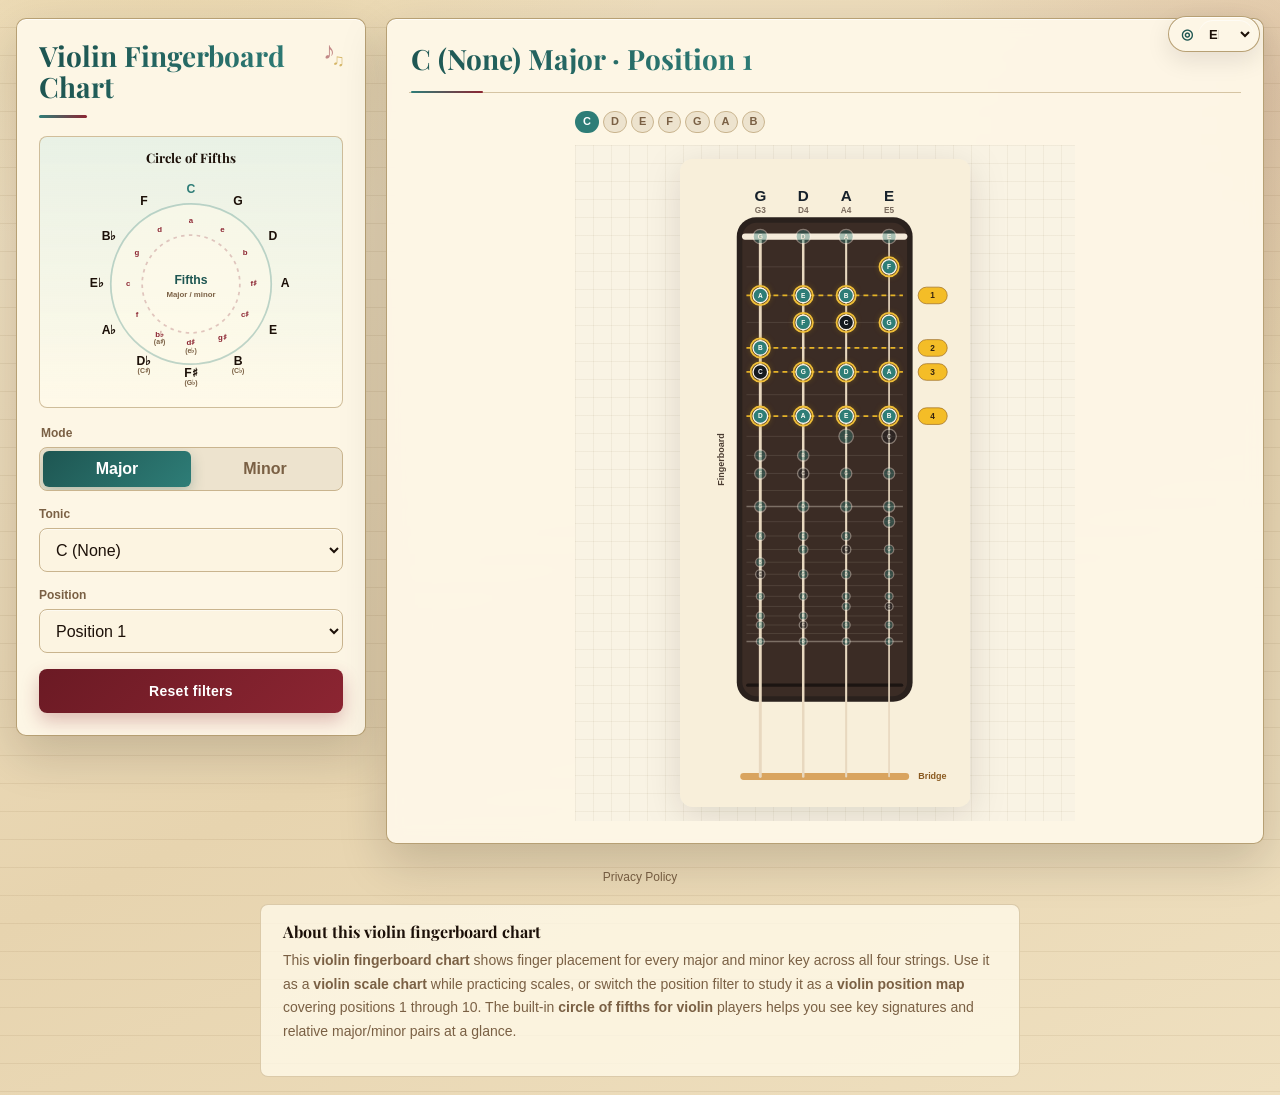
==== commit 14e82bfa: "单图布局去掉多余的卡片包装，消除「框中框」 由于永远只显示一张指板图，外层结果面板内再套一层带边框/顶部彩条/阴影的卡片是冗余的。 现在单图布局下将卡片扁平化（透明背景、无边框/彩条/阴影），指板图直" ====
--- a/en/index.html
+++ b/en/index.html
@@ -23,8 +23,8 @@
     <link rel="icon" href="../favicon.ico" sizes="any">
     <link rel="icon" type="image/svg+xml" href="../assets/favicon.svg">
     <link rel="apple-touch-icon" href="../assets/apple-touch-icon.png">
-    <link rel="stylesheet" href="../styles.css?v=20260626-2">
-    <script src="../app.js?v=20260626-2" defer></script>
+    <link rel="stylesheet" href="../styles.css?v=20260626-3">
+    <script src="../app.js?v=20260626-3" defer></script>
     <script type="application/ld+json">
       {
         "@context": "https://schema.org",
--- a/styles.css
+++ b/styles.css
@@ -559,6 +559,34 @@
   justify-content: center;
 }
 
+/* 单图布局：去掉多余的卡片包装，避免与结果面板形成「框中框」 */
+.diagram-grid[data-layout="single"] .diagram-card {
+  border: 0;
+  border-radius: 0;
+  background: transparent;
+  box-shadow: none;
+}
+
+.diagram-grid[data-layout="single"] .diagram-card:hover {
+  transform: none;
+  box-shadow: none;
+}
+
+.diagram-grid[data-layout="single"] .formula-card-head {
+  padding: 0 0 12px;
+  background: none;
+  border-bottom: 0;
+}
+
+.diagram-grid[data-layout="single"] .formula-card-head::after {
+  content: none;
+}
+
+.diagram-grid[data-layout="single"] .fingerboard-media {
+  padding-left: 0;
+  padding-right: 0;
+}
+
 /* ─── Diagram Card ───────────────────────────────────────────── */
 .diagram-card {
   min-width: 0;
@@ -698,8 +726,10 @@
 
 .fingerboard-svg {
   display: block;
-  width: min(100%, 430px);
+  width: auto;
   height: auto;
+  max-width: min(100%, 430px);
+  max-height: 72vh;
   border-radius: 8px;
   filter: drop-shadow(0 8px 18px rgba(20, 10, 4, 0.12));
 }
@@ -1005,3 +1035,138 @@
     font-size: 20px;
   }
 }
+
+/* ─── Reserved Ad Slots ──────────────────────────────────────────
+   Hidden placeholders for future ad placements. To go live:
+   remove the "ad-slot--reserved" class from the markup and insert
+   the ad network's embed code inside the container.
+   ──────────────────────────────────────────────────────────────── */
+.ad-slot {
+  display: flex;
+  align-items: center;
+  justify-content: center;
+  border: 1px dashed var(--line);
+  border-radius: 8px;
+  background: rgba(237, 227, 206, 0.4);
+  color: var(--muted);
+  font-size: 11px;
+}
+
+.ad-slot--reserved {
+  display: none;
+}
+
+.ad-slot--sidebar {
+  width: 100%;
+  min-height: 250px;
+}
+
+.ad-slot--banner {
+  grid-column: 1 / -1;
+  width: 100%;
+  min-height: 90px;
+  margin: 4px 0;
+}
+
+/* ─── Static Pages (privacy, 404) ────────────────────────────────── */
+.static-page {
+  display: flex;
+  justify-content: center;
+  width: min(1440px, calc(100% - 32px));
+  min-height: 100vh;
+  margin: 0 auto;
+  padding: 48px 0;
+}
+
+.static-card {
+  width: 100%;
+  max-width: 640px;
+  padding: 36px 40px;
+  background: var(--panel);
+  border: 1px solid rgba(201, 180, 142, 0.8);
+  border-radius: 8px;
+  box-shadow: var(--shadow);
+  color: var(--ink);
+  line-height: 1.7;
+}
+
+.static-card h1 {
+  margin: 6px 0 4px;
+  color: var(--accent);
+}
+
+.static-card h2 {
+  margin-top: 26px;
+  margin-bottom: 6px;
+  font-size: 18px;
+  color: var(--teal-dark);
+}
+
+.static-card p {
+  color: var(--muted);
+  font-size: 15px;
+}
+
+.static-card a {
+  color: var(--teal-dark);
+  text-decoration: underline;
+}
+
+.static-back {
+  display: inline-block;
+  margin-bottom: 18px;
+  color: var(--teal-dark);
+  font-weight: 700;
+  text-decoration: none;
+}
+
+.static-back:hover {
+  text-decoration: underline;
+}
+
+.static-updated {
+  margin-top: -4px;
+  font-size: 13px;
+  font-style: italic;
+}
+
+.static-card--center {
+  text-align: center;
+}
+
+.static-404-code {
+  margin: 0;
+  color: var(--accent);
+  font-family: 'Playfair Display', Georgia, serif;
+  font-size: 72px;
+  font-weight: 900;
+}
+
+.static-home-link {
+  display: inline-block;
+  margin-top: 18px;
+  text-decoration: none;
+}
+
+.site-footer {
+  grid-column: 1 / -1;
+  padding: 6px 4px 0;
+  text-align: center;
+  font-size: 12px;
+}
+
+.site-footer a {
+  color: var(--muted);
+  text-decoration: none;
+}
+
+.site-footer a:hover {
+  color: var(--teal-dark);
+  text-decoration: underline;
+}
+
+.static-card a.reset-button,
+.static-card a.static-home-link {
+  color: #ffffff;
+  text-decoration: none;
+}
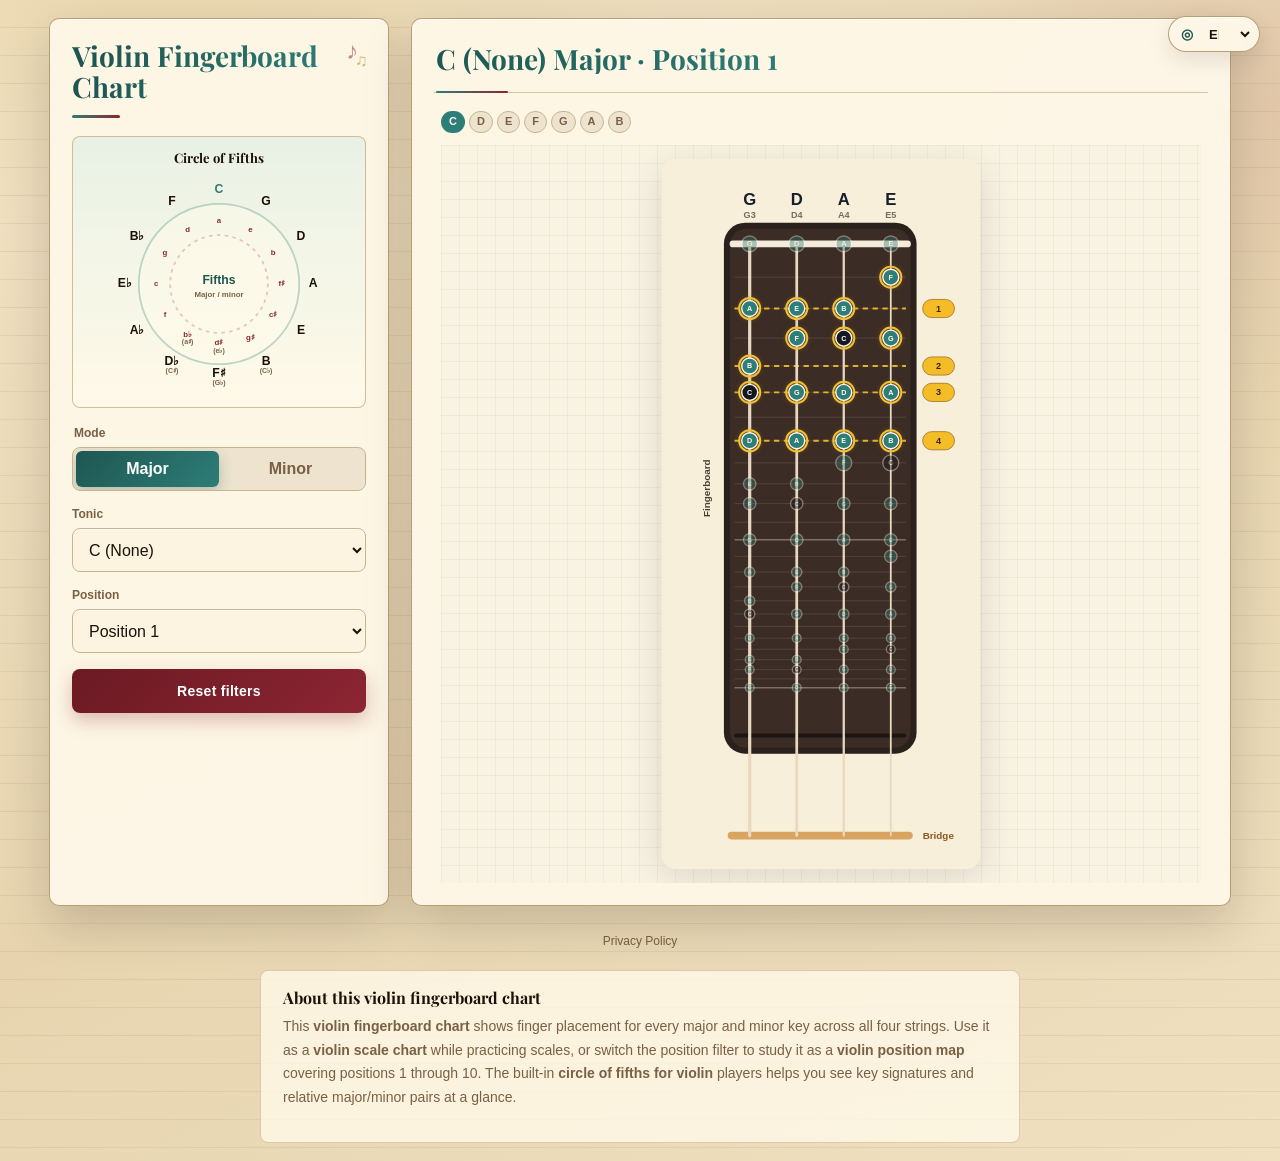
==== commit 485db925: "优化页面布局与动效稳定性" ====
--- a/en/index.html
+++ b/en/index.html
@@ -23,7 +23,7 @@
     <link rel="icon" href="../favicon.ico" sizes="any">
     <link rel="icon" type="image/svg+xml" href="../assets/favicon.svg">
     <link rel="apple-touch-icon" href="../assets/apple-touch-icon.png">
-    <link rel="stylesheet" href="../styles.css?v=20260626-3">
+    <link rel="stylesheet" href="../styles.css?v=20260626-stable2">
     <script src="../app.js?v=20260626-3" defer></script>
     <script type="application/ld+json">
       {
--- a/styles.css
+++ b/styles.css
@@ -48,14 +48,9 @@
     linear-gradient(155deg, #f1e2c4 0%, #e7d4af 55%, #efe0c0 100%);
   background-size: auto, 140% 140%, 140% 140%, auto;
   background-position: 0 0, 0% 0%, 100% 0%, 0 0;
-  animation: drift-blobs 30s ease-in-out infinite alternate;
   font-family: var(--font-sans);
 }
 
-@keyframes drift-blobs {
-  0%   { background-position: 0 0, 0%  0%,  100% 0%, 0 0; }
-  100% { background-position: 0 0, 7% 12%,  90% 16%, 0 0; }
-}
 
 button,
 select,
@@ -128,9 +123,11 @@
 /* ─── Layout Shell ───────────────────────────────────────────── */
 .app-shell {
   display: grid;
-  grid-template-columns: minmax(270px, 350px) minmax(0, 1fr);
-  gap: 20px;
-  width: min(1440px, calc(100% - 32px));
+  grid-template-columns: minmax(290px, 340px) minmax(620px, 820px);
+  align-items: stretch;
+  justify-content: center;
+  gap: 22px;
+  width: min(1200px, calc(100% - 32px));
   min-height: 100vh;
   margin: 0 auto;
   padding: 18px 0;
@@ -169,11 +166,12 @@
 /* ─── Control Panel ──────────────────────────────────────────── */
 .control-panel {
   position: sticky;
-  top: 16px;
-  align-self: start;
+  top: 18px;
+  align-self: stretch;
   display: flex;
   flex-direction: column;
   gap: 16px;
+  min-height: calc(100vh - 36px);
   padding: 22px;
 }
 
@@ -204,6 +202,7 @@
   content: "♫";
   animation: note-float 4s ease-in-out infinite 1.2s;
 }
+
 
 @keyframes note-float {
   0%, 100% { transform: translateY(0) rotate(0deg); }
@@ -243,6 +242,7 @@
   animation: title-shine 9s ease-in-out infinite alternate;
 }
 
+
 @keyframes title-shine {
   0%   { background-position: 0% 50%; }
   100% { background-position: 100% 50%; }
@@ -510,6 +510,7 @@
   flex-direction: column;
   gap: 18px;
   min-width: 0;
+  min-height: calc(100vh - 36px);
   padding: 22px;
 }
 
@@ -552,11 +553,13 @@
   grid-template-columns: repeat(auto-fill, minmax(290px, 1fr));
   gap: 18px;
   align-items: start;
+  flex: 1;
 }
 
 .diagram-grid[data-layout="single"] {
-  grid-template-columns: minmax(290px, 500px);
+  grid-template-columns: minmax(560px, 760px);
   justify-content: center;
+  align-content: center;
 }
 
 /* 单图布局：去掉多余的卡片包装，避免与结果面板形成「框中框」 */
@@ -583,6 +586,8 @@
 }
 
 .diagram-grid[data-layout="single"] .fingerboard-media {
+  align-items: center;
+  min-height: min(62vh, 620px);
   padding-left: 0;
   padding-right: 0;
 }
@@ -726,10 +731,9 @@
 
 .fingerboard-svg {
   display: block;
-  width: auto;
+  width: min(100%, 700px);
   height: auto;
-  max-width: min(100%, 430px);
-  max-height: 72vh;
+  max-height: calc(100vh - 190px);
   border-radius: 8px;
   filter: drop-shadow(0 8px 18px rgba(20, 10, 4, 0.12));
 }
@@ -974,7 +978,12 @@
 }
 
 /* ─── Responsive ─────────────────────────────────────────────── */
-@media (max-width: 960px) {
+@media (max-width: 1100px) {
+  .app-shell {
+    grid-template-columns: minmax(260px, 330px) minmax(0, 1fr);
+    width: min(100% - 32px, 1120px);
+  }
+
   .control-panel {
     position: static;
   }
@@ -998,6 +1007,7 @@
 
   .control-panel,
   .result-panel {
+    min-height: auto;
     padding: 18px;
   }
 
@@ -1027,7 +1037,8 @@
     grid-template-columns: 1fr;
   }
 
-  .diagram-media {
+  .diagram-media,
+  .diagram-grid[data-layout="single"] .fingerboard-media {
     min-height: 340px;
   }
 
